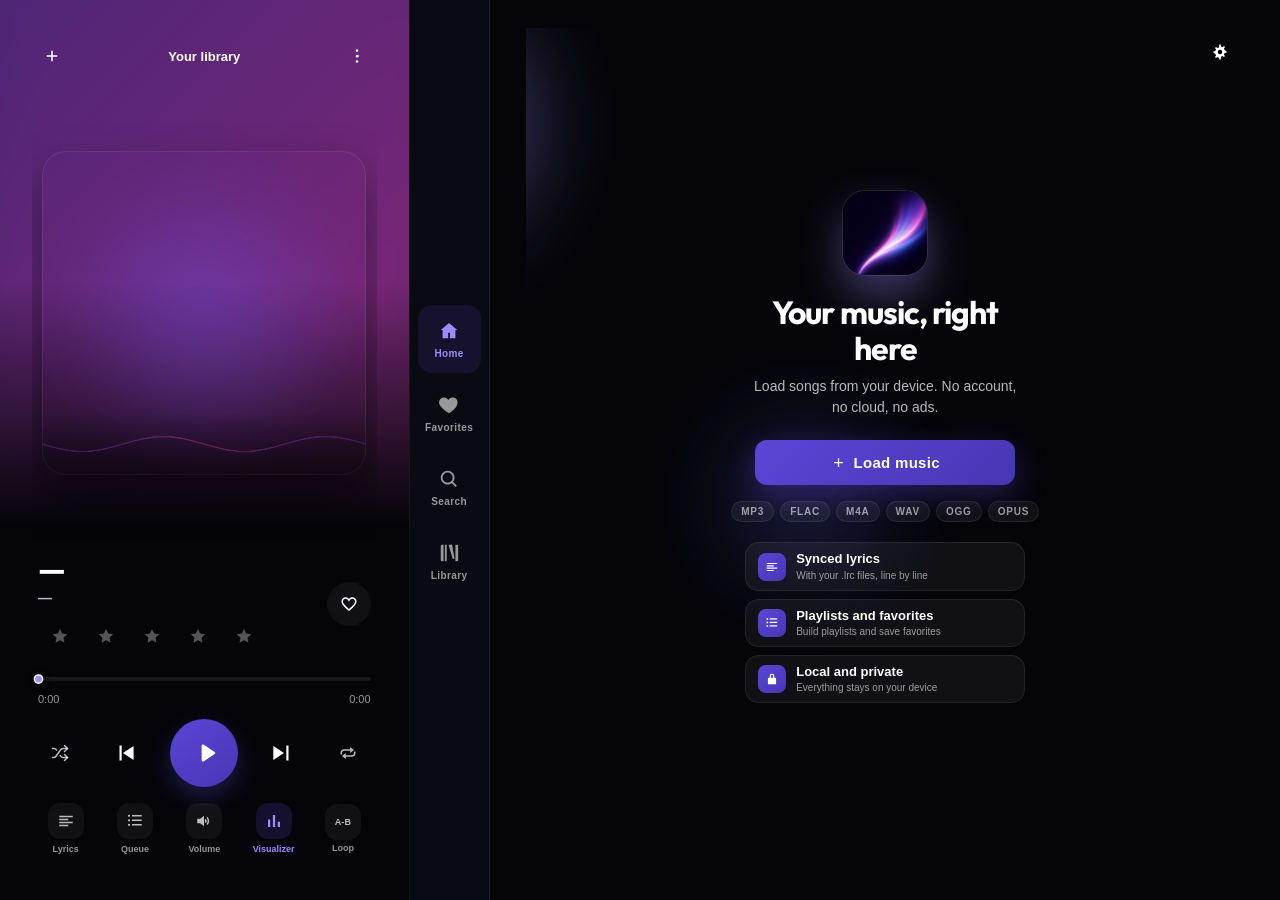
==== assets/www/index.html @ b2754fd9 "Listas: añadir varias canciones del móvil y no perder importaciones - Causa real encontrada: con una" ====
<!DOCTYPE html>
<html lang="es" data-theme="dark">
<head>
  <meta charset="UTF-8" />
  <meta
    name="viewport"
    content="width=device-width, initial-scale=1.0, viewport-fit=cover"
  />
  <meta name="theme-color" content="#050509" />
  <meta name="apple-mobile-web-app-capable" content="yes" />
  <meta name="apple-mobile-web-app-status-bar-style" content="black-translucent" />
  <meta name="mobile-web-app-capable" content="yes" />
  <title>Aurora Music Player</title>
  <meta name="description" content="Offline-first music player with synced lyrics, playlists, equalizer and stats." />
  <meta property="og:title" content="Aurora Music Player" />
  <meta property="og:description" content="Offline-first music player with synced lyrics, playlists, equalizer and stats." />
  <link rel="icon" type="image/png" href="icon.png" />
  <link rel="apple-touch-icon" href="icon.png" />
  <link rel="stylesheet" href="css/styles.css" />
</head>
<body>
  <svg xmlns="http://www.w3.org/2000/svg" class="icon-sprite" aria-hidden="true" focusable="false">
    <symbol id="i-paper-plane" viewBox="0 0 24 24"><path fill="currentColor" d="M2.01 21 23 12 2.01 3 2 10l15 2-15 2z"/></symbol>
    <symbol id="i-play" viewBox="0 0 24 24"><path fill="currentColor" d="M8 5.2v13.6c0 .9 1 1.45 1.75.97l10.2-6.8a1.15 1.15 0 0 0 0-1.94l-10.2-6.8A1.15 1.15 0 0 0 8 5.2z"/></symbol>
    <symbol id="i-pause" viewBox="0 0 24 24"><path fill="currentColor" d="M7 5.5A1.5 1.5 0 0 1 8.5 4h1A1.5 1.5 0 0 1 11 5.5v13A1.5 1.5 0 0 1 9.5 20h-1A1.5 1.5 0 0 1 7 18.5v-13zm7 0A1.5 1.5 0 0 1 15.5 4h1A1.5 1.5 0 0 1 18 5.5v13a1.5 1.5 0 0 1-1.5 1.5h-1A1.5 1.5 0 0 1 14 18.5v-13z"/></symbol>
    <symbol id="i-plus" viewBox="0 0 24 24"><path fill="currentColor" d="M11 5h2v6h6v2h-6v6h-2v-6H5v-2h6V5z"/></symbol>
    <symbol id="i-minus" viewBox="0 0 24 24"><path fill="currentColor" d="M5 11h14v2H5z"/></symbol>
    <symbol id="i-xmark" viewBox="0 0 24 24"><path fill="currentColor" d="M6.7 5.3 12 10.6l5.3-5.3 1.4 1.4L13.4 12l5.3 5.3-1.4 1.4L12 13.4l-5.3 5.3-1.4-1.4L10.6 12 5.3 6.7z"/></symbol>
    <symbol id="i-check" viewBox="0 0 24 24"><path fill="currentColor" d="M9.2 16.2 4.8 11.8l-1.4 1.4 5.8 5.8 12-12-1.4-1.4z"/></symbol>
    <!-- Corazón outline: trazado simétrico. El anterior tenía un vértice
         metido en el lóbulo derecho que se veía como una esquina recortada
         a 18 px. Se dibuja con relleno (agujero interior) para que el
         grosor sea uniforme y no dependa del stroke. -->
    <symbol id="i-heart" viewBox="0 0 24 24"><path fill="currentColor" d="M16.5 3c-1.74 0-3.41.81-4.5 2.09C10.91 3.81 9.24 3 7.5 3 4.42 3 2 5.42 2 8.5c0 3.78 3.4 6.86 8.55 11.54L12 21.35l1.45-1.32C18.6 15.36 22 12.28 22 8.5 22 5.42 19.58 3 16.5 3zm-4.4 15.55l-.1.1-.1-.1C7.14 14.24 4 11.39 4 8.5 4 6.5 5.5 5 7.5 5c1.54 0 3.04.99 3.57 2.36L12 8.9l.93-1.54C13.46 5.99 14.96 5 16.5 5c2 0 3.5 1.5 3.5 3.5 0 2.89-3.14 5.74-7.9 10.05z"/></symbol>
    <symbol id="i-heart-solid" viewBox="0 0 24 24"><path fill="currentColor" d="M12 21s-8-4.8-10.2-9.3C.2 7.9 2.1 4.2 6.2 3.8c2.2-.2 4.1.9 5.1 2.7 1-1.8 2.9-2.9 5.1-2.7 4.1.4 6 3.9 4.4 7.9C20 16.2 12 21 12 21z"/></symbol>
    <symbol id="i-star" viewBox="0 0 24 24"><path fill="currentColor" d="M12 2.6l2.95 5.98 6.6.96-4.78 4.66 1.13 6.58L12 17.77l-5.9 3.1 1.13-6.57L2.45 9.54l6.6-.96z"/></symbol>
    <symbol id="i-house" viewBox="0 0 24 24"><path fill="currentColor" d="M12 3.2 3 11h2v9h6v-6h2v6h6v-9h2L12 3.2z"/></symbol>
    <symbol id="i-magnifying-glass" viewBox="0 0 24 24"><path fill="currentColor" d="M10.5 3a7.5 7.5 0 0 1 5.9 12.1l4.2 4.2-1.4 1.4-4.2-4.2A7.5 7.5 0 1 1 10.5 3zm0 2a5.5 5.5 0 1 0 0 11 5.5 5.5 0 0 0 0-11z"/></symbol>
    <symbol id="i-ellipsis-vertical" viewBox="0 0 24 24"><path fill="currentColor" d="M12 6.5A1.75 1.75 0 1 0 12 3a1.75 1.75 0 0 0 0 3.5zm0 7.25A1.75 1.75 0 1 0 12 10.5a1.75 1.75 0 0 0 0 3.5zM13.75 19.25A1.75 1.75 0 1 1 12 17.5a1.75 1.75 0 0 1 1.75 1.75z"/></symbol>
    <!-- Flechas cruzadas: el icono anterior era un trazado corrupto que no se
         leía como «aleatorio». Trazo (no relleno) para conservar la silueta
         estándar a 18 px; el fill:none del <g> gana al fill heredado de .ico. -->
    <symbol id="i-shuffle" viewBox="0 0 24 24"><g fill="none" stroke="currentColor" stroke-width="2" stroke-linecap="round" stroke-linejoin="round"><path d="M2 18h1.4c1.3 0 2.5-.6 3.3-1.7l6.1-8.6c.7-1.1 2-1.7 3.3-1.7H22"/><path d="M18 2l4 4-4 4"/><path d="M2 6h1.9c1.5 0 2.9.9 3.6 2.2"/><path d="M22 18h-5.9c-1.3 0-2.6-.7-3.3-1.8l-.5-.8"/><path d="M18 14l4 4-4 4"/></g></symbol>
    <symbol id="i-repeat" viewBox="0 0 24 24"><path fill="currentColor" d="M7 7h8V4l5 4-5 4V9H7a3 3 0 0 0-3 3v2H2v-2a5 5 0 0 1 5-5zm10 10H9v3l-5-4 5-4v3h8a3 3 0 0 0 3-3v-2h2v2a5 5 0 0 1-5 5z"/></symbol>
    <symbol id="i-backward-step" viewBox="0 0 24 24"><path fill="currentColor" d="M6 5h2v14H6V5zm3.2 7 9.8 6.5V5.5L9.2 12z"/></symbol>
    <symbol id="i-forward-step" viewBox="0 0 24 24"><path fill="currentColor" d="M16 5h2v14h-2V5zM4 18.5V5.5L13.8 12 4 18.5z"/></symbol>
    <symbol id="i-forward" viewBox="0 0 24 24"><path fill="currentColor" d="M4 5.8v12.4L12.5 12 4 5.8zm8.5 0v12.4L21 12l-8.5-6.2z"/></symbol>
    <symbol id="i-volume-high" viewBox="0 0 24 24"><path fill="currentColor" d="M3 9h4l5-4v14l-5-4H3V9zm11.2.2a4 4 0 0 1 0 5.6l-1.4-1.4a2 2 0 0 0 0-2.8l1.4-1.4zm2.5-2.5a7.5 7.5 0 0 1 0 10.6l-1.4-1.4a5.5 5.5 0 0 0 0-7.8l1.4-1.4z"/></symbol>
    <symbol id="i-volume-low" viewBox="0 0 24 24"><path fill="currentColor" d="M3 9h4l5-4v14l-5-4H3V9zm11.2.2a4 4 0 0 1 0 5.6l-1.4-1.4a2 2 0 0 0 0-2.8l1.4-1.4z"/></symbol>
    <symbol id="i-volume-xmark" viewBox="0 0 24 24"><path fill="currentColor" d="M3 9h4l5-4v14l-5-4H3V9zm12.5 1.1 1.4-1.4 1.8 1.8 1.8-1.8 1.4 1.4-1.8 1.8 1.8 1.8-1.4 1.4-1.8-1.8-1.8 1.8-1.4-1.4 1.8-1.8-1.8-1.8z"/></symbol>
    <symbol id="i-moon" viewBox="0 0 24 24"><path fill="currentColor" d="M13 3a9 9 0 1 0 8 11.2A7 7 0 0 1 13 3z"/></symbol>
    <symbol id="i-sliders" viewBox="0 0 24 24"><path fill="currentColor" d="M4 6h9V4H4v2zm13 0h3V4h-3V2h-2v8h2V6zM4 13h3v2H4v-2zm7 0h9v-2h-9v-2H9v8h2v-4zM4 20h13v-2H4v2zm17 0h-2v2h-2v-8h2v4h2v2z"/></symbol>
    <symbol id="i-list-ul" viewBox="0 0 24 24"><path fill="currentColor" d="M4 6.5A1.5 1.5 0 1 0 4 3.5 1.5 1.5 0 0 0 4 6.5zM8 4h13v2H8V4zm-4 8.5A1.5 1.5 0 1 0 4 9.5 1.5 1.5 0 0 0 4 12.5zM8 10h13v2H8v-2zm-4 8.5A1.5 1.5 0 1 0 4 15.5 1.5 1.5 0 0 0 4 18.5zM8 16h13v2H8v-2z"/></symbol>
    <symbol id="i-list-ol" viewBox="0 0 24 24"><path fill="currentColor" d="M3 4h2v5H3.5V7.5H3V6h.5V4H3zm5 0h13v2H8V4zm-5 8h2.2v.8H4.2v1H5.2V14H3v-1.2h1V12H3v-1h2.2v1H3zm5-1h13v2H8v-2zm-4.2 6.2c.7 0 1.2.3 1.2.8s-.5.7-1.2.7H4v1h2v1H3v-2.2c0-.7.5-1.2 1.2-1.2.4 0 .7.1.8.4h.01c0-.3-.3-.5-.8-.5-.4 0-.7.2-.8.4H3.2c.1-.8.8-1.4 1.6-1.4zM8 16h13v2H8v-2z"/></symbol>
    <symbol id="i-align-left" viewBox="0 0 24 24"><path fill="currentColor" d="M3 5h18v2H3V5zm0 4h12v2H3V9zm0 4h18v2H3v-2zm0 4h12v2H3v-2z"/></symbol>
    <symbol id="i-align-center" viewBox="0 0 24 24"><path fill="currentColor" d="M3 5h18v2H3V5zm3 4h12v2H6V9zm-3 4h18v2H3v-2zm3 4h12v2H6v-2z"/></symbol>
    <symbol id="i-gear" viewBox="0 0 24 24"><path fill="currentColor" d="M11 2h2l.4 2.6a7.5 7.5 0 0 1 2.1.9L17.3 4l1.4 1.4-1.5 1.8a7.5 7.5 0 0 1 .9 2.1L20.7 11v2l-2.6.4a7.5 7.5 0 0 1-.9 2.1l1.5 1.8-1.4 1.4-1.8-1.5a7.5 7.5 0 0 1-2.1.9L13 22h-2l-.4-2.6a7.5 7.5 0 0 1-2.1-.9L6.7 20 5.3 18.6l1.5-1.8a7.5 7.5 0 0 1-.9-2.1L3.3 13v-2l2.6-.4a7.5 7.5 0 0 1 .9-2.1L5.3 6.7 6.7 5.3l1.8 1.5a7.5 7.5 0 0 1 2.1-.9L11 2zm1 7a3 3 0 1 0 0 6 3 3 0 0 0 0-6z"/></symbol>
    <symbol id="i-palette" viewBox="0 0 24 24"><path fill="currentColor" d="M12 3a9 9 0 0 0-1.2 17.9c.7.1 1.2-.5 1.2-1.1 0-.4.1-.8.4-1.1.3-.3.7-.4 1.1-.3 2.3.4 4.5-1.4 4.5-4.4A9 9 0 0 0 12 3zM7.5 11A1.5 1.5 0 1 1 7.5 8a1.5 1.5 0 0 1 0 3zm3-3A1.5 1.5 0 1 1 10.5 5a1.5 1.5 0 0 1 0 3zm5 0A1.5 1.5 0 1 1 15.5 5a1.5 1.5 0 0 1 0 3zm2 4A1.5 1.5 0 1 1 17.5 9a1.5 1.5 0 0 1 0 3z"/></symbol>
    <symbol id="i-language" viewBox="0 0 24 24"><path fill="currentColor" d="M12 2a10 10 0 1 0 0 20 10 10 0 0 0 0-20zm7.4 9h-3.1a15 15 0 0 0-1.4-5.3A8 8 0 0 1 19.4 11zM12 4c.8 1.4 1.6 3.4 2 7H10c.4-3.6 1.2-5.6 2-7zM4.6 13h3.1a15 15 0 0 0 1.4 5.3A8 8 0 0 1 4.6 13zM7.7 11H4.6A8 8 0 0 1 9.1 5.7 15 15 0 0 0 7.7 11zM12 20c-.8-1.4-1.6-3.4-2-7h4c-.4 3.6-1.2 5.6-2 7zm2.9-1.7A15 15 0 0 0 16.3 13h3.1a8 8 0 0 1-4.5 5.3z"/></symbol>
    <symbol id="i-keyboard" viewBox="0 0 24 24"><path fill="currentColor" d="M2 6.5A2.5 2.5 0 0 1 4.5 4h15A2.5 2.5 0 0 1 22 6.5v11A2.5 2.5 0 0 1 19.5 20h-15A2.5 2.5 0 0 1 2 17.5v-11zM5 8v2h2V8H5zm3 0v2h2V8H8zm3 0v2h2V8h-2zm3 0v2h2V8h-2zm3 0v2h2V8h-2zM5 11v2h2v-2H5zm3 0v2h8v-2H8zm9 0v2h2v-2h-2zM5 14v2h14v-2H5z"/></symbol>
    <symbol id="i-tags" viewBox="0 0 24 24"><path fill="currentColor" d="M3 5.5A2.5 2.5 0 0 1 5.5 3H11l10 10-8.5 8.5L3 11.5V5.5zM8 8.5A1.5 1.5 0 1 0 8 5.5 1.5 1.5 0 0 0 8 8.5z"/></symbol>
    <!-- «Vaciar»: lista con una ×. La escoba anterior a 13–16 px se leía
         como una mancha inclinada; este trazo se entiende sin ambigüedad
         en Vaciar cola/lista y en «Liberar espacio». -->
    <symbol id="i-clear-list" viewBox="0 0 24 24"><g fill="none" stroke="currentColor" stroke-width="2" stroke-linecap="round"><path d="M3.5 6h11M3.5 12h11M3.5 18h6"/><path d="m15.8 15.8 4.7 4.7m0-4.7-4.7 4.7"/></g></symbol>
    <symbol id="i-file-import" viewBox="0 0 24 24"><path fill="currentColor" d="M6 2h7l5 5v6h-2V8h-5V3H6v18h6v2H6a2 2 0 0 1-2-2V4a2 2 0 0 1 2-2zm15 15-5-4v3h-5v2h5v3l5-4z"/></symbol>
    <symbol id="i-file-arrow-up" viewBox="0 0 24 24"><path fill="currentColor" d="M6 2h7l5 5v15H6a2 2 0 0 1-2-2V4a2 2 0 0 1 2-2zm7 1.5V8h4.5L13 3.5zM11 11v6h2v-6h2.5L12 7.5 8.5 11H11z"/></symbol>
    <symbol id="i-trash-can" viewBox="0 0 24 24"><path fill="currentColor" d="M9 3h6l1 2h4v2H4V5h4l1-2zm1 6h2v10h-2V9zm4 0h2v10h-2V9zM6 9h2v11a2 2 0 0 0 2 2h6a2 2 0 0 0 2-2V9h2v11a4 4 0 0 1-4 4H10a4 4 0 0 1-4-4V9z"/></symbol>
    <symbol id="i-pen" viewBox="0 0 24 24"><path fill="currentColor" d="M3 17.2 16.6 3.6l3.8 3.8L6.8 21H3v-3.8zM18.2 2.2l1.6 1.6 1.4-1.4L19.6.8 18.2 2.2z"/></symbol>
    <symbol id="i-user" viewBox="0 0 24 24"><path fill="currentColor" d="M12 12a4.5 4.5 0 1 0-4.5-4.5A4.5 4.5 0 0 0 12 12zm0 2c-4.4 0-8 2.2-8 5v3h16v-3c0-2.8-3.6-5-8-5z"/></symbol>
    <symbol id="i-compact-disc" viewBox="0 0 24 24"><path fill="currentColor" d="M12 2a10 10 0 1 0 0 20 10 10 0 0 0 0-20zm0 8.5A1.5 1.5 0 1 1 12 13a1.5 1.5 0 0 1 0-3zM12 4a8 8 0 0 1 7.5 5.4l-1.9.6A6 6 0 0 0 12 6V4z"/></symbol>
    <symbol id="i-music" viewBox="0 0 24 24"><path fill="currentColor" d="M9 4v11.2A3.5 3.5 0 1 0 11 18V8h8V4H9zm0 13.5A1.5 1.5 0 1 1 7.5 16 1.5 1.5 0 0 1 9 17.5z"/></symbol>
    <symbol id="i-cloud-arrow-up" viewBox="0 0 24 24"><path fill="currentColor" d="M7 18a5 5 0 0 1-.2-10 7 7 0 0 1 13.6 1.7A4.5 4.5 0 0 1 20 18h-7v-4.5l2.2 2.2 1.4-1.4L12 9.7 7.4 14.3l1.4 1.4L11 13.5V18H7z"/></symbol>
    <symbol id="i-chart-simple" viewBox="0 0 24 24"><path fill="currentColor" d="M4 20V10h3v10H4zm6.5 0V4h3v16h-3zM17 20v-7h3v7h-3z"/></symbol>
    <symbol id="i-clock-rotate-left" viewBox="0 0 24 24"><path fill="currentColor" d="M12 4a8 8 0 1 1-7.5 5.2L6.9 10 3 11.2 4.2 7.4l1.6 1.2A6 6 0 1 0 12 6V4zm-1 4h2v4.2l3 1.8-.9 1.5L11 12.4V8z"/></symbol>
    <symbol id="i-rotate-left" viewBox="0 0 24 24"><path fill="currentColor" d="M12 4a8 8 0 1 1-7.5 5.2L6.9 10 3 11.2 4.2 7.4l1.6 1.2A6 6 0 1 0 12 6V4z"/></symbol>
    <symbol id="i-arrow-up-right-from-square" viewBox="0 0 24 24"><path fill="currentColor" d="M13 3h8v8h-2V6.4l-9.3 9.3-1.4-1.4L17.6 5H13V3zM5 5h6v2H5v12h12v-6h2v6a2 2 0 0 1-2 2H5a2 2 0 0 1-2-2V7a2 2 0 0 1 2-2z"/></symbol>
    <symbol id="i-chevron-down" viewBox="0 0 24 24"><path fill="currentColor" d="m12 15.4 7-7-1.4-1.4L12 12.6 6.4 7 5 8.4z"/></symbol>
    <symbol id="i-chevron-right" viewBox="0 0 24 24"><path fill="currentColor" d="m15.4 12-7 7-1.4-1.4L12.6 12 7 6.4 8.4 5z"/></symbol>
    <symbol id="i-expand" viewBox="0 0 24 24"><path fill="currentColor" d="M4 4h6v2H6v4H4V4zm10 0h6v6h-2V6h-4V4zM4 14h2v4h4v2H4v-6zm14 0h2v6h-6v-2h4v-4z"/></symbol>
    <symbol id="i-image" viewBox="0 0 24 24"><path fill="currentColor" d="M21 19V5c0-1.1-.9-2-2-2H5c-1.1 0-2 .9-2 2v14c0 1.1.9 2 2 2h14c1.1 0 2-.9 2-2zM8.5 13.5l2.5 3.01L14.5 12l4.5 6H5l3.5-4.5z"/></symbol>
    <!-- Icono propio de Biblioteca: tres libros en un estante. Antes la
         pestaña usaba #i-grip (un asa de arrastre) y parecía un control
         para reordenar, no una sección de la app. -->
    <symbol id="i-library" viewBox="0 0 24 24"><path fill="currentColor" d="M3 4.5A1.5 1.5 0 0 1 4.5 3H6v18H4.5A1.5 1.5 0 0 1 3 19.5v-15zm4.5-1.5h2v18h-2V3zm4.2.9a1 1 0 0 1 .9-.8l1.8-.3a1 1 0 0 1 1.1.8L18 18.3l-1.9.3L11.7 3.9zM19 3h1.5A1.5 1.5 0 0 1 22 4.5v15a1.5 1.5 0 0 1-1.5 1.5H19V3z"/></symbol>
    <symbol id="i-grip-vertical" viewBox="0 0 24 24"><path fill="currentColor" d="M9 7.5A1.5 1.5 0 1 1 9 4.5 1.5 1.5 0 0 1 9 7.5zm6 0A1.5 1.5 0 1 1 15 4.5 1.5 1.5 0 0 1 15 7.5zM9 13.5A1.5 1.5 0 1 1 9 10.5 1.5 1.5 0 0 1 9 13.5zm6 0A1.5 1.5 0 1 1 15 10.5 1.5 1.5 0 0 1 15 13.5zM9 19.5A1.5 1.5 0 1 1 9 16.5 1.5 1.5 0 0 1 9 19.5zm6 0A1.5 1.5 0 1 1 15 16.5 1.5 1.5 0 0 1 15 19.5z"/></symbol>
    <symbol id="i-lock" viewBox="0 0 24 24"><path fill="currentColor" d="M8 10V7a4 4 0 1 1 8 0v3h1.5A1.5 1.5 0 0 1 19 11.5v8A1.5 1.5 0 0 1 17.5 21h-11A1.5 1.5 0 0 1 5 19.5v-8A1.5 1.5 0 0 1 6.5 10H8zm2 0h4V7a2 2 0 1 0-4 0v3z"/></symbol>
    <symbol id="i-triangle-exclamation" viewBox="0 0 24 24"><path fill="currentColor" d="M12 3 1.8 21h20.4L12 3zm0 6.5 1 6h-2l1-6zm0 9.2a1.2 1.2 0 1 0 0-2.4 1.2 1.2 0 0 0 0 2.4z"/></symbol>
  </svg>

  <!-- Contenedor tipo marco de móvil para mostrar en escritorio -->
  <div class="device-frame">
    <div class="device-screen" id="deviceScreen" role="main" aria-label="Aurora Music Player">

      <!-- ============== PANTALLA: REPRODUCTOR ============== -->
      <section class="view view-player" id="viewPlayer" data-view="player" data-i18n-aria="view_player" aria-label="Reproductor">

        <!-- Fondo dinámico con los colores de la portada -->
        <div class="bg-blur">
          <div class="bg-gradient" id="bgGradient"></div>
        </div>

        <!-- Barra superior -->
        <header class="top-bar">
          <!-- Cargar música: botón sobrio de 40 px. Antes era el disco
               de acento (icon-add), que competía con la portada y se
               confundía con un «volver» por su posición. -->
          <button class="icon-btn" id="btnLoadMusic" data-i18n-aria="load_music" aria-label="Cargar música">
            <svg class="ico" aria-hidden="true"><use href="#i-plus"></use></svg>
          </button>
          <div class="top-bar-title">
            <!-- Una sola línea: «Reproduciendo de <contexto>». Antes había
                 un «REPRODUCIENDO AHORA» encima y «Reproduciendo desde · X»
                 debajo: «reproduciendo» dos veces sonaba redundante. -->
            <span class="now-playing-context" id="nowPlayingContext" data-i18n="your_library">Tu biblioteca</span>
          </div>
          <button class="icon-btn" id="btnMore" data-i18n-aria="more_options" aria-label="Más opciones">
            <svg class="ico" aria-hidden="true"><use href="#i-ellipsis-vertical"></use></svg>
          </button>
        </header>

        <!-- Portada del álbum -->
        <section class="cover-section">
          <div class="cover-glow" aria-hidden="true"></div>
          <div class="cover-art" id="coverArt" role="button" tabindex="0" aria-pressed="false" data-i18n-aria="cover_fullscreen" aria-label="Ver portada a pantalla completa">
            <canvas id="coverCanvasBack" class="cover-canvas-back" width="600" height="600" aria-hidden="true"></canvas>
            <canvas id="coverCanvas" width="720" height="720" aria-hidden="true"></canvas>
            <!-- Sin modo vinilo (disco decorativo tras
 la portada) con su ajuste; la portada, limpia. -->
            <!--  el visualizador vive SUPERPUESTO sobre la
 parte baja de la portada, fuera del flujo. Antes
 ocupaba 64 px de la columna y la portada, único
 elemento flexible, encogía al activarlo. -->
            <section class="visualizer-section" id="visualizerSection">
              <canvas id="visualizerCanvas" width="600" height="120" aria-hidden="true"></canvas>
            </section>
            <!-- (idea 3): en el modo inmersivo, título y artista
 flotan sobre la portada y se desvanecen a los pocos
 segundos; reaparecen al cambiar de canción o con el
 gesto de volumen. Decorativo: el nombre accesible
 sigue vivo en la vista normal. -->
            <div class="cover-fs-meta" id="coverFsMeta" aria-hidden="true">
              <div class="cover-fs-title" id="coverFsTitle"></div>
              <div class="cover-fs-artist" id="coverFsArtist"></div>
            </div>
            <!-- Sin iconos de entrar/salir del modo inmersivo
 (hubo insignia en, esquinera en): la
 funcionalidad se descubre por el propio toque. -->
            <!--  role="status" para que el «Cargando…» se anuncie -->
            <div class="cover-buffering" id="coverBuffering" role="status" hidden>
              <div class="spin-loader" aria-hidden="true"></div>
              <span data-i18n="np_loading">Cargando…</span>
            </div>
          </div>
        </section>

        <!-- Info de la pista -->
        <section class="track-info">
          <div class="track-text">
            <h1 class="track-title" id="trackTitle"><span class="marquee-inner">—</span></h1>
            <p class="track-artist" id="trackArtist"><span class="marquee-inner">—</span></p>
            <p class="track-album" id="trackAlbum"></p>
            <div class="rating-stars np-rating" id="npRatingStars" role="radiogroup" data-i18n-aria="rating_label" aria-label="Valoración">
              <button class="rate-star" type="button" role="radio" aria-checked="false" data-value="1" aria-label="1 ★"><svg class="ico" aria-hidden="true"><use href="#i-star"></use></svg></button>
              <button class="rate-star" type="button" role="radio" aria-checked="false" data-value="2" aria-label="2 ★"><svg class="ico" aria-hidden="true"><use href="#i-star"></use></svg></button>
              <button class="rate-star" type="button" role="radio" aria-checked="false" data-value="3" aria-label="3 ★"><svg class="ico" aria-hidden="true"><use href="#i-star"></use></svg></button>
              <button class="rate-star" type="button" role="radio" aria-checked="false" data-value="4" aria-label="4 ★"><svg class="ico" aria-hidden="true"><use href="#i-star"></use></svg></button>
              <button class="rate-star" type="button" role="radio" aria-checked="false" data-value="5" aria-label="5 ★"><svg class="ico" aria-hidden="true"><use href="#i-star"></use></svg></button>
            </div>
          </div>
          <button class="icon-btn like-btn" id="btnLike" data-i18n-aria="favorite" aria-label="Favorito" aria-pressed="false">
            <svg class="ico" aria-hidden="true"><use href="#i-heart"></use></svg>
          </button>
        </section>

        <!-- Barra de progreso -->
        <section class="progress-section">
          <div class="progress-track" id="progressTrack" role="slider" tabindex="0" aria-valuemin="0" aria-valuemax="100" aria-valuenow="0" data-i18n-aria="progress" aria-label="Progreso">
            <div class="progress-buffer" id="progressBuffer"></div>
            <div class="progress-fill" id="progressFill">
              <div class="progress-thumb"></div>
            </div>
            <!-- Rango del bucle A-B; lo pinta
                 updateABRepeatUI (audio.js). -->
            <div class="progress-ab-range" id="progressAbRange" hidden></div>
          </div>
          <div class="time-row">
            <span class="time-current" id="timeCurrent">0:00</span>
            <span class="time-total" id="timeTotal">0:00</span>
          </div>
        </section>

        <!-- Volumen compacto (gesto / long-press) -->
        <div class="np-volume" id="npVolume" hidden>
          <svg class="ico" id="npVolIcon" aria-hidden="true"><use href="#i-volume-high"></use></svg>
          <input type="range" min="0" max="100" value="100" id="volumeSliderNp" class="slider" data-i18n-aria="volume" aria-label="Volumen" />
          <span class="np-volume-val" id="volumeValueNp">100%</span>
        </div>

        <!-- Controles principales -->
        <section class="controls-main">
          <button class="ctrl-btn ctrl-shuffle" id="btnShuffle" data-i18n-aria="shuffle" aria-label="Aleatorio" aria-pressed="false">
            <svg class="ico" aria-hidden="true"><use href="#i-shuffle"></use></svg>
          </button>
          <button class="ctrl-btn ctrl-prev" id="btnPrev" data-i18n-aria="previous" aria-label="Anterior">
            <svg class="ico" aria-hidden="true"><use href="#i-backward-step"></use></svg>
          </button>
          <button class="ctrl-btn ctrl-play" id="btnPlay" data-i18n-aria="play" aria-label="Reproducir">
            <svg class="ico icon-play" aria-hidden="true"><use href="#i-play"></use></svg>
            <svg class="ico icon-pause" style="display:none" aria-hidden="true"><use href="#i-pause"></use></svg>
          </button>
          <button class="ctrl-btn ctrl-next" id="btnNext" data-i18n-aria="next" aria-label="Siguiente">
            <svg class="ico" aria-hidden="true"><use href="#i-forward-step"></use></svg>
          </button>
          <button class="ctrl-btn ctrl-repeat" id="btnRepeat" data-i18n-aria="repeat" aria-label="Repetir" aria-pressed="false">
            <svg class="ico" aria-hidden="true"><use href="#i-repeat"></use></svg>
          </button>
        </section>

        <!-- Controles secundarios -->
        <section class="controls-secondary">
          <button class="sec-btn" id="btnLyrics" data-i18n-aria="lyrics" aria-label="Letras">
            <svg class="ico" aria-hidden="true"><use href="#i-align-left"></use></svg>
            <span class="sec-label" data-i18n="lyrics">Letras</span>
          </button>
          <button class="sec-btn" id="btnQueue" data-i18n-aria="queue" aria-label="Cola">
            <svg class="ico" aria-hidden="true"><use href="#i-list-ul"></use></svg>
            <span class="sec-label" data-i18n="queue">Cola</span>
          </button>
          <button class="sec-btn" id="btnVolume" data-i18n-aria="volume" aria-label="Volumen">
            <svg class="ico" aria-hidden="true"><use href="#i-volume-high"></use></svg>
            <span class="sec-label" data-i18n="volume">Volumen</span>
          </button>
          <button class="sec-btn" id="btnVisualizer" data-i18n-aria="visualizer" aria-label="Visualizador" aria-pressed="false">
            <svg class="ico" aria-hidden="true"><use href="#i-chart-simple"></use></svg>
            <span class="sec-label" data-i18n="visualizer">Visualizador</span>
          </button>
          <button class="sec-btn ab-btn" id="btnABRepeat" type="button" data-i18n-aria="ab_repeat" data-i18n-title="ab_repeat" aria-label="Bucle A-B" aria-pressed="false">
            <!-- Distintivo «A-B» del tamaño de los .ico y
                 etiqueta debajo, como pide la fila. -->
            <span class="ab-badge">A-B</span>
            <span class="sec-label" data-i18n="ab_label">Bucle</span>
          </button>
        </section>

      </section>

      <!-- ============== PANTALLA: INICIO ============== -->
      <section class="view view-home active" id="viewHome" data-view="home" data-i18n-aria="nav_home" aria-label="Inicio">
        <header class="home-header">
          <div>
            <p class="home-kicker-static" data-i18n="app_title">Aurora</p>
            <h1 data-i18n="nav_home">Inicio</h1>
          </div>
          <div class="home-header-actions">
            <!-- Opciones (sheetMore) también desde Inicio, y Ajustes
 vive DENTRO de ese menú, igual que en el reproductor:
 nada de rueda separada en la cabecera. La rueda
 suelta existió porque a Ajustes solo se llegaba desde
 el reproductor; desde que Inicio tiene su ⋮,
 aquel acceso quedó duplicado. Y sigue alcanzable sin
 pista cargada: el ⋮ está en Inicio desde el minuto 0. -->
            <button class="icon-btn" id="btnHomeMore" data-i18n-aria="more_options" aria-label="Más opciones">
              <svg class="ico" aria-hidden="true"><use href="#i-ellipsis-vertical"></use></svg>
            </button>
            <button class="icon-btn icon-add" id="btnHomeAdd" data-i18n-aria="load_music" aria-label="Cargar música">
              <svg class="ico" aria-hidden="true"><use href="#i-plus"></use></svg>
            </button>
          </div>
        </header>
        <div class="home-scroll" id="homeContent"></div>
      </section>

      <!-- ============== PANTALLA: LETRAS LRC ============== -->
      <section class="view view-lyrics" id="viewLyrics" data-view="lyrics">
        <div class="bg-blur lyrics-bg">
          <div class="bg-gradient"></div>
        </div>

        <header class="top-bar lyrics-top-bar">
          <button class="icon-btn" id="btnBackFromLyrics" data-i18n-aria="back_btn" aria-label="Volver">
            <svg class="ico" aria-hidden="true"><use href="#i-chevron-down"></use></svg>
          </button>
          <div class="top-bar-title">
            <!-- Solo la etiqueta de la vista: título y artista ya van en
                 la mini-cabecera de debajo. Antes se duplicaban aquí. -->
            <span class="now-playing-label" data-i18n="synced_lyrics">LETRA SINCRONIZADA</span>
          </div>
          <button class="icon-btn" id="btnLyricsMore" data-i18n-aria="more_options" aria-label="Más opciones">
            <svg class="ico" aria-hidden="true"><use href="#i-ellipsis-vertical"></use></svg>
          </button>
        </header>

        <!-- Barra de herramientas de letras: una sola fila desplazable
             con los ajustes agrupados en pastillas (tamaño, desfase y
             velocidad) y las acciones al final. Antes los 11 controles
             sueltos saltaban a dos filas y quedaban iconos huérfanos
             flotando sobre la letra. -->
        <div class="lyrics-toolbar">
          <!-- Tamaño de letra: A− y A+ con la «A» a distinto tamaño. -->
          <div class="lt-cluster" role="group" data-i18n-aria="lrc_font_size" aria-label="Tamaño de letra">
            <button class="lt-btn lt-font" id="btnLrcFontDec" data-i18n-aria="lrc_font_dec" data-i18n-title="lrc_font_dec" aria-label="Reducir letra" title="Reducir letra">
              <span class="lt-a lt-a-sm" aria-hidden="true">A</span><span class="lt-sign" aria-hidden="true">−</span>
            </button>
            <button class="lt-btn lt-font" id="btnLrcFontInc" data-i18n-aria="lrc_font_inc" data-i18n-title="lrc_font_inc" aria-label="Aumentar letra" title="Aumentar letra">
              <span class="lt-a lt-a-lg" aria-hidden="true">A</span><span class="lt-sign" aria-hidden="true">+</span>
            </button>
          </div>
          <!-- El ajuste fino (desfase, velocidad, bucle,
               restablecer) va SIEMPRE visible tras la barra: todas
               las opciones una detrás de otra. -->
          <div class="lyrics-fine" id="lrcFineTools">
          <!-- Desfase de la letra: − y + con etiqueta y valor en medio. -->
          <div class="lt-group" role="group" data-i18n-aria="lrc_offset_group" aria-label="Desfase de la letra">
            <span class="lt-group-label" data-i18n="lrc_offset_short">Desfase</span>
            <button class="lt-btn" id="btnLrcOffsetMinus" data-i18n-aria="lrc_offset_minus_aria" data-i18n-title="lrc_offset_minus_aria" aria-label="Retrasar la letra 0.5 s" title="Retrasar 0.5 s"><svg class="ico" aria-hidden="true"><use href="#i-minus"></use></svg></button>
            <output class="lt-offset-value" id="lrcOffsetValue" aria-live="polite">0.0s</output>
            <button class="lt-btn" id="btnLrcOffsetPlus" data-i18n-aria="lrc_offset_plus_aria" data-i18n-title="lrc_offset_plus_aria" aria-label="Adelantar la letra 0.5 s" title="Adelantar 0.5 s"><svg class="ico" aria-hidden="true"><use href="#i-plus"></use></svg></button>
          </div>
          <!-- Velocidad de reproducción: vivía junto a la portada y
               apretaba el título; es un ajuste y va con los demás. -->
          <div class="lt-cluster lyrics-speed" role="group" data-i18n-aria="lrc_speed" aria-label="Velocidad">
            <button class="lt-btn" id="btnLrcSpeedDown" type="button" data-i18n-aria="lrc_speed_down" aria-label="Bajar velocidad"><svg class="ico" aria-hidden="true"><use href="#i-minus"></use></svg></button>
            <span id="lrcSpeedLabel">1.0×</span>
            <button class="lt-btn" id="btnLrcSpeedUp" type="button" data-i18n-aria="lrc_speed_up" aria-label="Subir velocidad"><svg class="ico" aria-hidden="true"><use href="#i-plus"></use></svg></button>
          </div>
          <div class="lt-cluster">
            <button class="lt-btn" id="btnLrcLoop" data-i18n-aria="lrc_loop_section" data-i18n-title="lrc_loop_section" aria-label="Repetir sección" title="Repetir sección"><svg class="ico" aria-hidden="true"><use href="#i-repeat"></use></svg></button>
            <!-- Restablecer TODA la letra (no solo el desfase). -->
            <button class="lt-btn lt-reset" id="btnLrcOffsetReset" data-i18n-aria="lrc_reset_all" data-i18n-title="lrc_reset_all" aria-label="Restablecer letra" title="Restablecer letra"><svg class="ico" aria-hidden="true"><use href="#i-rotate-left"></use></svg></button>
          </div>
          </div>
          <div class="lt-cluster lt-actions">
            <button class="lt-btn" id="btnLrcFullscreen" data-i18n-title="lrc_fullscreen" data-i18n-aria="lrc_fullscreen" title="Pantalla completa" aria-label="Pantalla completa"><svg class="ico" aria-hidden="true"><use href="#i-expand"></use></svg></button>
            <button class="lt-btn" id="btnLrcLoadFile" data-i18n-title="lrc_load_file" data-i18n-aria="lrc_load_file" title="Cargar .lrc" aria-label="Cargar .lrc"><svg class="ico" aria-hidden="true"><use href="#i-file-arrow-up"></use></svg></button>
            <button class="lt-btn" id="btnLrcEdit" data-i18n-title="lrc_edit" data-i18n-aria="lrc_edit" title="Editar" aria-label="Editar letra"><svg class="ico" aria-hidden="true"><use href="#i-pen"></use></svg></button>
            <button class="lt-btn" id="btnLrcShare" data-i18n-title="lrc_share_tooltip" data-i18n-aria="lrc_share_tooltip" title="Compartir letra" aria-label="Compartir letra"><svg class="ico" aria-hidden="true"><use href="#i-paper-plane"></use></svg></button>
          </div>
        </div>

        <!-- Botón salir de pantalla completa -->
        <button class="icon-btn lyrics-exit-fs" id="btnLrcExitFs" data-i18n-aria="exit_fs" aria-label="Salir de pantalla completa"><svg class="ico" aria-hidden="true"><use href="#i-xmark"></use></svg></button>

        <!-- Mini portada + info -->
        <section class="lyrics-mini">
          <div class="mini-cover" id="miniCover">
            <canvas id="miniCoverCanvas" width="120" height="120" aria-hidden="true"></canvas>
          </div>
          <div class="mini-info">
            <h2 id="miniTitle">—</h2>
            <p id="miniArtist">—</p>
          </div>
        </section>

        <!-- Letra scroll sincronizado -->
        <section class="lyrics-scroll" id="lyricsScroll">
          <div class="lyrics-content" id="lyricsContent">
            <!-- Las líneas se inyectan dinámicamente -->
          </div>
          <div class="lrc-empty" id="lrcEmpty" hidden>
            <div class="lrc-empty-icon" aria-hidden="true"><svg class="ico" aria-hidden="true"><use href="#i-align-center"></use></svg></div>
            <h4 id="lrcEmptyTitle" data-i18n="lrc_empty_title">Sin letra</h4>
            <p id="lrcEmptyHint" data-i18n="lrc_empty_hint">Carga un archivo .lrc o pega la letra para sincronizarla.</p>
            <div class="lrc-empty-actions">
              <button type="button" class="primary-btn" id="btnLrcEmptyLoad">
                <svg class="ico" aria-hidden="true"><use href="#i-file-import"></use></svg>
                <span data-i18n="lrc_load_cta">Cargar .lrc</span>
              </button>
              <button type="button" class="primary-btn ghost" id="btnLrcEmptyEdit">
                <svg class="ico" aria-hidden="true"><use href="#i-pen"></use></svg>
                <span data-i18n="lrc_paste_cta">Pegar o editar</span>
              </button>
            </div>
          </div>
        </section>

        <!-- Indicador de loop activo -->
        <div class="lyrics-loop-indicator" id="lyricsLoopIndicator" style="display:none">
          <svg class="ico" aria-hidden="true"><use href="#i-repeat"></use></svg>
          <span id="lyricsLoopText">Loop activo</span>
          <button class="lt-btn" id="btnLrcLoopClear" data-i18n-aria="lrc_loop_clear" data-i18n-title="lrc_loop_clear" aria-label="Quitar loop" title="Quitar loop"><svg class="ico" aria-hidden="true"><use href="#i-xmark"></use></svg></button>
        </div>

        <!-- Controles: barra atracada al borde inferior (ya no flota
             sobre la letra) con una línea de progreso fina. -->
        <section class="lyrics-controls">
          <div class="lyrics-progress" aria-hidden="true">
            <span class="lyrics-time" id="lyricsTimeCurrent">0:00</span>
            <div class="lyrics-progress-track"><div class="lyrics-progress-fill" id="lyricsProgressFill"></div></div>
            <span class="lyrics-time" id="lyricsTimeTotal">0:00</span>
          </div>
          <div class="lyrics-control-row">
            <button class="ctrl-btn ctrl-prev" id="btnPrevLyrics" data-i18n-aria="previous" aria-label="Anterior">
              <svg class="ico" aria-hidden="true"><use href="#i-backward-step"></use></svg>
            </button>
            <button class="ctrl-btn ctrl-play ctrl-play-sm" id="btnPlayLyrics" data-i18n-aria="play" aria-label="Reproducir">
              <svg class="ico icon-play" aria-hidden="true"><use href="#i-play"></use></svg>
              <svg class="ico icon-pause" style="display:none" aria-hidden="true"><use href="#i-pause"></use></svg>
            </button>
            <button class="ctrl-btn ctrl-next" id="btnNextLyrics" data-i18n-aria="next" aria-label="Siguiente">
              <svg class="ico" aria-hidden="true"><use href="#i-forward-step"></use></svg>
            </button>
          </div>
        </section>
      </section>

      <!-- ============== HOJAS MODALES ============== -->
      <!-- Cola de reproducción -->
      <div class="sheet" id="sheetQueue">
        <div class="sheet-backdrop" data-close-sheet="sheetQueue"></div>
        <div class="sheet-panel">
          <div class="sheet-handle"></div>
          <header class="sheet-header" role="presentation">
            <button class="icon-btn-sm" data-close-sheet="sheetQueue" data-i18n-aria="close_btn" aria-label="Cerrar"><svg class="ico" aria-hidden="true"><use href="#i-xmark"></use></svg></button>
            <h3 data-i18n="queue_title">Cola de reproducción</h3>
            <span class="sheet-header-spacer" aria-hidden="true"></span>
          </header>
          <div class="sheet-body">
            <p class="sheet-subtitle" id="queueContextLabel"></p>
            <button class="primary-btn ghost compact" id="btnSaveQueueAsPlaylist" type="button">
              <svg class="ico" aria-hidden="true"><use href="#i-plus"></use></svg>
              <span data-i18n="save_queue_btn">Guardar cola como lista</span>
            </button>
            <button class="primary-btn ghost compact" id="btnClearQueue" type="button">
              <svg class="ico" aria-hidden="true"><use href="#i-clear-list"></use></svg>
              <span data-i18n="clear_btn">Vaciar</span>
            </button>
            <ul class="queue-list" id="queueList"></ul>
          </div>
        </div>
      </div>

      <!-- Crear playlist / Añadir a playlist existente -->
      <div class="sheet" id="sheetCreatePlaylist">
        <div class="sheet-backdrop" data-close-sheet="sheetCreatePlaylist"></div>
        <div class="sheet-panel">
          <div class="sheet-handle"></div>
          <header class="sheet-header" role="presentation">
            <button class="icon-btn-sm" data-close-sheet="sheetCreatePlaylist" data-i18n-aria="close_btn" aria-label="Cerrar"><svg class="ico" aria-hidden="true"><use href="#i-xmark"></use></svg></button>
            <h3 id="createPlaylistTitle" data-i18n="create_playlist_title">Nueva lista</h3>
            <span class="sheet-header-spacer" aria-hidden="true"></span>
          </header>
          <div class="sheet-body">
            <div>
              <label class="field">
                <span data-i18n="name_label">Nombre</span>
                <input type="text" id="playlistName" data-i18n-ph="my_new_playlist" placeholder="Mi nueva lista" maxlength="40" />
              </label>
              <label class="field">
                <span data-i18n="description_label">Descripción</span>
                <input type="text" id="playlistDesc" data-i18n-ph="optional" placeholder="Opcional" maxlength="80" />
              </label>
            </div>
            <!--  sin selector de pistas al crear — la lista
 nace vacía y se rellena desde su vista de edición. -->
            <button class="primary-btn" id="btnSavePlaylist" data-i18n="save_playlist">Guardar lista</button>
          </div>
        </div>
      </div>

      <!-- Editar playlist existente -->
      <div class="sheet sheet-full" id="sheetEditPlaylist">
        <div class="sheet-backdrop" data-close-sheet="sheetEditPlaylist"></div>
        <div class="sheet-panel">
          <div class="sheet-handle"></div>
          <header class="sheet-header" role="presentation">
            <button class="icon-btn-sm" data-close-sheet="sheetEditPlaylist" data-i18n-aria="close_btn" aria-label="Cerrar"><svg class="ico" aria-hidden="true"><use href="#i-xmark"></use></svg></button>
            <h3 id="editPlaylistTitle" data-i18n="edit_playlist_title">Editar lista</h3>
            <span class="sheet-header-spacer" aria-hidden="true"></span>
          </header>
          <div class="sheet-body">
            <!-- Cabecera tipo «hero»: la portada y el botón de reproducir
                 son lo único que compite por la atención. Antes había seis
                 tarjetas del mismo peso (dos de ellas rojas), que se veían
                 como un muro de botones. -->
            <div class="edit-pl-header">
              <div class="edit-pl-cover" id="editPlaylistCover"><svg class="ico" aria-hidden="true"><use href="#i-music"></use></svg></div>
              <div class="edit-pl-info">
                <h4 id="editPlaylistName">—</h4>
                <p id="editPlaylistMeta">—</p>
              </div>
              <button class="pl-hero-play" id="btnPlayPlaylistNow" type="button"
                      data-i18n-aria="play_all_btn" aria-label="Reproducir todo">
                <svg class="ico" aria-hidden="true"><use href="#i-play"></use></svg>
              </button>
            </div>
            <!-- Acciones secundarias en una sola línea desplazable,
                 como la barra de Letras: subir, renombrar, compartir,
                 vaciar y eliminar sin saltar a dos filas. Lo que no
                 cabe se alcanza deslizando la fila. -->
            <div class="edit-pl-actions">
              <button class="pl-action-btn" id="btnUploadToPlaylist" type="button">
                <svg class="ico" aria-hidden="true"><use href="#i-cloud-arrow-up"></use></svg>
                <span data-i18n="upload_to_playlist_btn">Subir canciones</span>
              </button>
              <button class="pl-action-btn" id="btnAddTracksToPlaylist" type="button">
                <svg class="ico" aria-hidden="true"><use href="#i-plus"></use></svg>
                <span data-i18n="add_tracks_btn">Añadir pistas</span>
              </button>
              <button class="pl-action-btn" id="btnRenamePlaylist" type="button">
                <svg class="ico" aria-hidden="true"><use href="#i-pen"></use></svg>
                <span data-i18n="rename_playlist_btn">Renombrar</span>
              </button>
              <button class="pl-action-btn" id="btnExportPlaylist" type="button">
                <svg class="ico" aria-hidden="true"><use href="#i-paper-plane"></use></svg>
                <span data-i18n="share_playlist_btn">Compartir lista</span>
              </button>
              <button class="pl-action-btn pl-action-danger" id="btnClearPlaylist" type="button">
                <svg class="ico" aria-hidden="true"><use href="#i-clear-list"></use></svg>
                <span data-i18n="clear_btn">Vaciar</span>
              </button>
              <button class="pl-action-btn pl-action-danger" id="btnDeletePlaylistFull" type="button" style="display:none">
                <svg class="ico" aria-hidden="true"><use href="#i-trash-can"></use></svg>
                <span data-i18n="delete_playlist_btn">Eliminar lista</span>
              </button>
            </div>
            <!--  ordenación manual de la lista (la de siempre,
 por estrellas, sigue siendo la predeterminada) -->
            <div class="pl-sort-row">
              <span class="pl-sort-label" data-i18n="sort_label">Orden</span>
              <select id="plSortSelect" class="aurora-select">
                <option value="stars" data-i18n="sort_stars">Estrellas</option>
                <option value="title" data-i18n="sort_title">Título A–Z</option>
                <option value="artist" data-i18n="sort_artist">Artista</option>
                <option value="album" data-i18n="sort_album">Álbum</option>
                <option value="added" data-i18n="sort_list_order">Orden de la lista</option>
                <option value="recent" data-i18n="sort_recent">Añadidas hace poco</option>
                <option value="duration" data-i18n="sort_duration">Duración</option>
              </select>
            </div>
            <h4 class="section-title" data-i18n="all_tracks_section">Pistas</h4>
            <ul class="track-list" id="editPlaylistTracks"></ul>
          </div>
        </div>
      </div>

      <!-- Elegir varias pistas de la biblioteca para una lista.
           : antes solo se podía añadir subiendo los archivos otra vez,
           y de uno en uno. -->
      <div class="sheet sheet-full" id="sheetPickTracks">
        <div class="sheet-backdrop" data-close-sheet="sheetPickTracks"></div>
        <div class="sheet-panel">
          <div class="sheet-handle"></div>
          <header class="sheet-header" role="presentation">
            <button class="icon-btn-sm" data-close-sheet="sheetPickTracks" data-i18n-aria="close_btn" aria-label="Cerrar"><svg class="ico" aria-hidden="true"><use href="#i-xmark"></use></svg></button>
            <h3 data-i18n="pick_tracks_title">Añadir pistas</h3>
            <button class="icon-btn-sm" id="btnPickSelectAll" type="button" data-i18n-aria="pick_select_all" aria-label="Seleccionar todo">
              <svg class="ico" aria-hidden="true"><use href="#i-check"></use></svg>
            </button>
          </header>
          <div class="sheet-body">
            <!-- Dos fuentes: lo que ya está en la biblioteca y lo que hay
                 en el móvil (MediaStore). La segunda no pasa por el
                 selector de archivos del sistema, así que se pueden marcar
                 varias canciones de una vez aunque el WebView sea antiguo
                 y no respete el «multiple» del <input type="file">. -->
            <div class="pick-srcs" id="pickSources" style="display:none">
              <button class="pick-src is-active" id="pickSrcLibrary" type="button" data-i18n="pick_src_library">Biblioteca</button>
              <button class="pick-src" id="pickSrcDevice" type="button" data-i18n="pick_src_device">Del móvil</button>
            </div>
            <label class="field">
              <input type="search" id="pickSearch" data-i18n-ph="pick_tracks_search" data-i18n-aria="pick_tracks_search" aria-label="Buscar en la biblioteca" placeholder="Buscar en la biblioteca" />
            </label>
            <p class="pick-count" id="pickCount"></p>
            <ul class="track-list" id="pickTracksList"></ul>
            <button class="ghost-btn pick-upload" id="btnPickUpload" type="button" data-i18n="pick_upload_files">Subir archivos del móvil…</button>
          </div>
          <footer class="sheet-footer">
            <button class="primary-btn" id="btnPickConfirm" type="button" disabled>
              <span id="btnPickConfirmLabel" data-i18n="pick_add_none">Añadir</span>
            </button>
          </footer>
        </div>
      </div>

      <!-- Ecualizador -->
      <div class="sheet sheet-desk-full" id="sheetEqualizer">
        <div class="sheet-backdrop" data-close-sheet="sheetEqualizer"></div>
        <div class="sheet-panel">
          <div class="sheet-handle"></div>
          <header class="sheet-header" role="presentation">
            <button class="icon-btn-sm" data-close-sheet="sheetEqualizer" data-i18n-aria="close_btn" aria-label="Cerrar"><svg class="ico" aria-hidden="true"><use href="#i-xmark"></use></svg></button>
            <h3 data-i18n="equalizer">Ecualizador</h3>
            <span class="sheet-header-spacer" aria-hidden="true"></span>
          </header>
          <div class="sheet-body">
            <div class="eq-presets">
              <button class="eq-preset active" data-preset="normal" data-i18n="eq_normal">Normal</button>
              <button class="eq-preset" data-preset="bass" data-i18n="eq_bass">Graves</button>
              <button class="eq-preset" data-preset="vocal" data-i18n="eq_vocal">Voces</button>
              <button class="eq-preset" data-preset="treble" data-i18n="eq_treble">Agudos</button>
              <button class="eq-preset" data-preset="live" data-i18n="eq_live">En vivo</button>
            </div>
            <div class="eq-bands" id="eqBands">
              <!-- Se generan dinámicamente -->
            </div>
            <button class="primary-btn ghost" id="btnResetEq" type="button" data-i18n="settings_reset_eq">Resetear EQ</button>
          </div>
        </div>
      </div>

      <!-- Sleep timer -->
      <div class="sheet" id="sheetSleep">
        <div class="sheet-backdrop" data-close-sheet="sheetSleep"></div>
        <div class="sheet-panel">
          <div class="sheet-handle"></div>
          <header class="sheet-header" role="presentation">
            <button class="icon-btn-sm" data-close-sheet="sheetSleep" data-i18n-aria="close_btn" aria-label="Cerrar"><svg class="ico" aria-hidden="true"><use href="#i-xmark"></use></svg></button>
            <h3 data-i18n="sleep">Sleep</h3>
            <span class="sheet-header-spacer" aria-hidden="true"></span>
          </header>
          <div class="sheet-body">
            <p class="sleep-hint" data-i18n="sleep_hint">La reproducción se detendrá automáticamente.</p>
            <div class="sleep-grid">
              <button class="sleep-opt sleep-eot" data-sleep="eot" data-i18n="sleep_end_of_track">Fin de la canción</button>
              <button class="sleep-opt" data-min="5">5 min</button>
              <button class="sleep-opt" data-min="10">10 min</button>
              <button class="sleep-opt" data-min="15">15 min</button>
              <button class="sleep-opt" data-min="30">30 min</button>
              <button class="sleep-opt" data-min="45">45 min</button>
              <button class="sleep-opt" data-min="60">1 h</button>
            </div>
            <button class="primary-btn ghost" id="btnCancelSleep" data-i18n="cancel_timer">Cancelar temporizador</button>
            <p class="sleep-status" id="sleepStatus"></p>
          </div>
        </div>
      </div>

      <!--  hoja de Volumen retirada — era zombi (ningún
 código la abría). El volumen vive en el gesto de
 la portada y en el slider compacto del botón. -->

      <!-- Biblioteca: solo listas de reproducción (: la sección
 «Todas las canciones» se eliminó; las
 canciones viven en sus listas y en «Mi Música»). -->
      <div class="sheet sheet-full sheet-tab" id="sheetLibrary">
        <div class="sheet-backdrop" data-close-sheet="sheetLibrary"></div>
        <div class="sheet-panel">
          <div class="sheet-handle"></div>
          <header class="sheet-header" role="presentation">
            <button class="icon-btn-sm" data-close-sheet="sheetLibrary" data-i18n-aria="close_btn" aria-label="Cerrar"><svg class="ico" aria-hidden="true"><use href="#i-xmark"></use></svg></button>
            <h3 data-i18n="library_title">Biblioteca</h3>
            <span class="sheet-header-spacer" aria-hidden="true"></span>
          </header>
          <!-- /: pestañas de la biblioteca, FUERA del cuerpo
 desplazable: quedan fijas bajo la cabecera al hacer
 scroll, igual que la propia cabecera. «Listas» es la
 vista de siempre; Álbumes/Artistas/Géneros son
 el catálogo navegable: índice con portadas que abre
 la vista de álbum/artista ya existente. -->
          <div class="lib-tabs" role="tablist">
            <button class="lib-tab active" type="button" role="tab" aria-selected="true" data-libtab="playlists" data-i18n="library_playlists_section">Listas</button>
            <button class="lib-tab" type="button" role="tab" aria-selected="false" data-libtab="albums" data-i18n="tab_albums">Álbumes</button>
            <button class="lib-tab" type="button" role="tab" aria-selected="false" data-libtab="artists" data-i18n="tab_artists">Artistas</button>
            <button class="lib-tab" type="button" role="tab" aria-selected="false" data-libtab="genres" data-i18n="tab_genres">Géneros</button>
          </div>
          <div class="sheet-body">
            <!-- Sección 1: listas de reproducción -->
            <section class="lib-section" id="libSectionPlaylists">
              <div class="lib-section-head">
                <h4 class="lib-section-title" data-i18n="library_playlists_section">Listas de reproducción</h4>
                <span class="lib-section-count" id="libraryPlaylistsCount"></span>
                <button class="text-btn" id="btnOpenNewPlaylist" type="button">
                  <svg class="ico" aria-hidden="true"><use href="#i-plus"></use></svg>
                  <span data-i18n="new_playlist">Nueva</span>
                </button>
              </div>
              <ul class="playlist-rail" id="libraryPlaylists" tabindex="0" data-i18n-aria="library_playlists_section" aria-label="Listas de reproducción"></ul>
            </section>
            <!--  catálogo navegable (solo visible en su pestaña) -->
            <section class="lib-section" id="libSectionAlbums" hidden>
              <ul class="catalog-grid" id="libraryAlbums"></ul>
            </section>
            <section class="lib-section" id="libSectionArtists" hidden>
              <ul class="catalog-grid" id="libraryArtists"></ul>
            </section>
            <section class="lib-section" id="libSectionGenres" hidden>
              <ul class="catalog-grid" id="libraryGenres"></ul>
            </section>
            <div class="lib-tools">
              <button class="primary-btn ghost compact" id="btnFindDuplicates" type="button">
                <svg class="ico" aria-hidden="true"><use href="#i-list-ul"></use></svg>
                <span data-i18n="find_duplicates">Buscar duplicados</span>
              </button>
            </div>

          </div>
        </div>
      </div>

      <!-- Buscar -->
      <div class="sheet sheet-full sheet-tab" id="sheetSearch">
        <div class="sheet-backdrop" data-close-sheet="sheetSearch"></div>
        <div class="sheet-panel">
          <div class="sheet-handle"></div>
          <header class="sheet-header" role="presentation">
            <button class="icon-btn-sm" data-close-sheet="sheetSearch" data-i18n-aria="close_btn" aria-label="Cerrar"><svg class="ico" aria-hidden="true"><use href="#i-xmark"></use></svg></button>
            <h3 data-i18n="search_title">Buscar</h3>
            <span class="sheet-header-spacer" aria-hidden="true"></span>
          </header>
          <div class="sheet-body">
            <label class="field">
              <input type="search" id="searchInput" data-i18n-ph="search_placeholder" data-i18n-aria="search_title" aria-label="Buscar" placeholder="Canción, artista o álbum" />
            </label>
            <!-- #9 Filtros de búsqueda -->
            <div class="search-filters">
              <button class="search-filter active" data-filter="all" data-i18n="search_filter_all">Todo</button>
              <button class="search-filter" data-filter="title" data-i18n="search_filter_title">Título</button>
              <button class="search-filter" data-filter="artist" data-i18n="search_filter_artist">Artista</button>
              <button class="search-filter" data-filter="album" data-i18n="search_filter_album">Álbum</button>
            </div>
            <ul class="track-list" id="searchResults"></ul>
          </div>
        </div>
      </div>

      <!-- Más opciones -->
      <div class="sheet" id="sheetMore">
        <div class="sheet-backdrop" data-close-sheet="sheetMore"></div>
        <div class="sheet-panel">
          <div class="sheet-handle"></div>
          <header class="sheet-header" role="presentation">
            <button class="icon-btn-sm" data-close-sheet="sheetMore" data-i18n-aria="close_btn" aria-label="Cerrar"><svg class="ico" aria-hidden="true"><use href="#i-xmark"></use></svg></button>
            <h3 data-i18n="options_title">Opciones</h3>
            <span class="sheet-header-spacer" aria-hidden="true"></span>
          </header>
          <div class="sheet-body">
            <button class="menu-row" id="menuLoadMusic">
              <svg class="ico" aria-hidden="true"><use href="#i-cloud-arrow-up"></use></svg>
              <span data-i18n="menu_load_music">Cargar música del dispositivo</span>
            </button>
            <button class="menu-row" id="menuScanDevice">
              <svg class="ico" aria-hidden="true"><use href="#i-magnifying-glass"></use></svg>
              <span data-i18n="menu_scan_device">Buscar música en el móvil</span>
            </button>
            <button class="menu-row" id="menuLoadFolder">
              <svg class="ico" aria-hidden="true"><use href="#i-file-arrow-up"></use></svg>
              <span data-i18n="menu_load_folder">Cargar carpeta completa</span>
            </button>
            <button class="menu-row" id="menuEqualizer" type="button">
              <svg class="ico" aria-hidden="true"><use href="#i-sliders"></use></svg>
              <span data-i18n="equalizer">Ecualizador</span>
            </button>
            <button class="menu-row" id="menuSleep" type="button">
              <svg class="ico" aria-hidden="true"><use href="#i-moon"></use></svg>
              <span data-i18n="sleep">Sleep</span>
              <!-- (idea 6): cuenta atrás visible sin abrir la hoja -->
              <span class="menu-value" id="sleepMenuValue"></span>
            </button>
            <button class="menu-row" id="menuStats">
              <svg class="ico" aria-hidden="true"><use href="#i-chart-simple"></use></svg>
              <span data-i18n="menu_stats">Estadísticas de reproducción</span>
            </button>
            <button class="menu-row" id="menuSettings">
              <svg class="ico" aria-hidden="true"><use href="#i-gear"></use></svg>
              <span data-i18n="settings_title">Ajustes</span>
            </button>
          </div>
        </div>
      </div>

      <!-- Temas y acentos (#11) -->
      <div class="sheet" id="sheetThemes">
        <div class="sheet-backdrop" data-close-sheet="sheetThemes"></div>
        <div class="sheet-panel">
          <div class="sheet-handle"></div>
          <header class="sheet-header" role="presentation">
            <button class="icon-btn-sm" data-close-sheet="sheetThemes" data-i18n-aria="close_btn" aria-label="Cerrar"><svg class="ico" aria-hidden="true"><use href="#i-xmark"></use></svg></button>
            <h3 data-i18n="themes_title">Temas y acentos</h3>
            <span class="sheet-header-spacer" aria-hidden="true"></span>
          </header>
          <div class="sheet-body">
            <h4 class="section-title" data-i18n="theme_section">Tema</h4>
            <div class="theme-grid">
              <button class="theme-opt" data-theme="dark">
                <div class="theme-preview theme-dark"><div class="tp-bar"></div><div class="tp-circle"></div></div>
                <span data-i18n="theme_dark">Oscuro</span>
              </button>
              <button class="theme-opt" data-theme="light">
                <div class="theme-preview theme-light"><div class="tp-bar"></div><div class="tp-circle"></div></div>
                <span data-i18n="theme_light">Claro</span>
              </button>
              <button class="theme-opt" data-theme="amoled">
                <div class="theme-preview theme-amoled"><div class="tp-bar"></div><div class="tp-circle"></div></div>
                <span data-i18n="theme_amoled">AMOLED</span>
              </button>
              <button class="theme-opt" data-theme="system">
                <div class="theme-preview theme-system"><div class="tp-bar"></div><div class="tp-circle"></div></div>
                <span data-i18n="theme_system">Sistema</span>
              </button>
            </div>

            <h4 class="section-title" data-i18n="accent_section">Color de acento</h4>
            <div class="accent-grid">
              <button class="accent-opt" data-accent="aurora" type="button"><span data-i18n="accent_aurora">Aurora</span></button>
              <button class="accent-opt" data-accent="ocean" type="button"><span data-i18n="accent_ocean">Océano</span></button>
              <button class="accent-opt" data-accent="moss" type="button"><span data-i18n="accent_moss">Musgo</span></button>
              <button class="accent-opt" data-accent="amber" type="button"><span data-i18n="accent_amber">Ámbar</span></button>
              <button class="accent-opt" data-accent="cherry" type="button"><span data-i18n="accent_cherry">Cereza</span></button>
              <button class="accent-opt" data-accent="fuchsia" type="button"><span data-i18n="accent_fuchsia">Fucsia</span></button>
            </div>

            <p class="stats-empty" style="margin-top:18px" data-i18n="theme_hint">El tema se aplica al instante y se guarda en el dispositivo.</p>
          </div>
        </div>
      </div>

      <!-- Historial de reproducción -->

      <div class="sheet sheet-full" id="sheetStats">
        <div class="sheet-backdrop" data-close-sheet="sheetStats"></div>
        <div class="sheet-panel">
          <div class="sheet-handle"></div>
          <header class="sheet-header" role="presentation">
            <button class="icon-btn-sm" data-close-sheet="sheetStats" data-i18n-aria="close_btn" aria-label="Cerrar"><svg class="ico" aria-hidden="true"><use href="#i-xmark"></use></svg></button>
            <h3 data-i18n="stats_title">Estadísticas</h3>
            <span class="sheet-header-spacer" aria-hidden="true"></span>
          </header>
          <div class="sheet-body">
            <div id="statsContent"></div>
          </div>
        </div>
      </div>

      <!-- Favoritos -->
      <div class="sheet sheet-full sheet-tab" id="sheetFavorites">
        <div class="sheet-backdrop" data-close-sheet="sheetFavorites"></div>
        <div class="sheet-panel">
          <div class="sheet-handle"></div>
          <header class="sheet-header" role="presentation">
            <button class="icon-btn-sm" data-close-sheet="sheetFavorites" data-i18n-aria="close_btn" aria-label="Cerrar"><svg class="ico" aria-hidden="true"><use href="#i-xmark"></use></svg></button>
            <h3 data-i18n="favorites_title">Favoritos</h3>
            <span class="sheet-header-spacer" aria-hidden="true"></span>
          </header>
          <div class="sheet-body">
            <!-- Acción principal de la pestaña: banda plana y serena,
                 sin el degradado con resplandor del .primary-btn
                 genérico. Se oculta cuando no hay favoritos. -->
            <button class="fav-play-all" id="btnPlayFavoritesNow" type="button"><svg class="ico" aria-hidden="true"><use href="#i-play"></use></svg> <span data-i18n="play_all_btn">Reproducir Todo</span></button>
            <p class="sheet-subtitle" id="favoritesCount"></p>
            <ul class="track-list" id="favoritesList"></ul>
          </div>
        </div>
      </div>

      <!-- Idioma -->
      <div class="sheet" id="sheetLanguage">
        <div class="sheet-backdrop" data-close-sheet="sheetLanguage"></div>
        <div class="sheet-panel">
          <div class="sheet-handle"></div>
          <header class="sheet-header" role="presentation">
            <button class="icon-btn-sm" data-close-sheet="sheetLanguage" data-i18n-aria="close_btn" aria-label="Cerrar"><svg class="ico" aria-hidden="true"><use href="#i-xmark"></use></svg></button>
            <h3 data-i18n="language_title">Idioma</h3>
            <span class="sheet-header-spacer" aria-hidden="true"></span>
          </header>
          <div class="sheet-body">
            <ul class="lang-list" id="langList"></ul>
            <p class="stats-empty" style="margin-top:18px" data-i18n="lang_hint">El idioma se aplica al instante y se guarda en el dispositivo.</p>
          </div>
        </div>
      </div>

      <!-- #17 Panel de ajustes -->
      <div class="sheet sheet-full" id="sheetSettings">
        <div class="sheet-backdrop" data-close-sheet="sheetSettings"></div>
        <div class="sheet-panel">
          <div class="sheet-handle"></div>
          <header class="sheet-header" role="presentation">
            <button class="icon-btn-sm" data-close-sheet="sheetSettings" data-i18n-aria="close_btn" aria-label="Cerrar"><svg class="ico" aria-hidden="true"><use href="#i-xmark"></use></svg></button>
            <h3 data-i18n="settings_title">Ajustes</h3>
            <span class="sheet-header-spacer" aria-hidden="true"></span>
          </header>
          <div class="sheet-body">
            <h4 class="section-title" data-i18n="settings_playback">Reproducción</h4>
            <!--  UN solo control para la transición (antes había
 dos sistemas: interruptor gapless + botones de fundido). -->
            <p class="settings-label" data-i18n="settings_transition">Transición entre canciones</p>
            <div class="xfade-opts" role="group" data-i18n-aria="settings_transition" aria-label="Transición entre canciones">
              <button class="xfade-opt" type="button" data-transition="normal" data-i18n="transition_normal">Corte</button>
              <button class="xfade-opt" type="button" data-transition="gapless" data-i18n="transition_gapless">Sin pausa</button>
              <button class="xfade-opt" type="button" data-transition="crossfade" data-i18n="transition_crossfade">Fundido</button>
            </div>
            <div class="xfade-opts" id="xfadeOpts" hidden>
              <button class="xfade-opt" type="button" data-xfade="3">3s</button>
              <button class="xfade-opt" type="button" data-xfade="6">6s</button>
              <button class="xfade-opt" type="button" data-xfade="12">12s</button>
            </div>
            <p class="settings-label" data-i18n="settings_engine">Motor de audio</p>
            <div class="xfade-opts" id="engineOpts" role="group" data-i18n-aria="settings_engine" aria-label="Motor de audio">
              <button class="xfade-opt" type="button" data-engine="native" data-i18n="settings_engine_native">Sistema</button>
              <button class="xfade-opt" type="button" data-engine="web" data-i18n="settings_engine_web">App</button>
            </div>
            <p class="settings-hint" data-i18n="settings_engine_hint">El motor del sistema reproduce aunque la app se cierre y no deja huecos entre canciones. El de la app permite ecualizador, visualizador y fundidos.</p>
            <label class="settings-row" for="toggleNormalize">
              <span data-i18n="settings_norm_volume">Normalizar volumen</span>
              <input type="checkbox" id="toggleNormalize" />
            </label>
            <label class="settings-row" for="chkPreservePitch">
              <span data-i18n="settings_preserves_pitch">Preservar tono al cambiar velocidad</span>
              <input type="checkbox" id="chkPreservePitch" checked />
            </label>
            <p class="settings-hint" data-i18n="settings_preserves_pitch_hint">Mantiene el tono natural de la voz sin distorsionar el pitch.</p>
            <!--  la velocidad vive solo en Letras (donde se usa
 con el LRC); el fundido se eligió arriba, en Transición. -->
            <h4 class="section-title" data-i18n="settings_interface">Interfaz</h4>
            <button class="menu-row" id="menuThemesSettings">
              <svg class="ico" aria-hidden="true"><use href="#i-palette"></use></svg>
              <span data-i18n="menu_themes">Temas y acentos</span>
            </button>
            <button class="menu-row" id="menuLanguageSettings">
              <svg class="ico" aria-hidden="true"><use href="#i-language"></use></svg>
              <span data-i18n="menu_language">Idioma de la aplicación</span>
            </button>
            <label class="settings-row" for="toggleMarquee">
              <span data-i18n="settings_marquee">Marquee en títulos largos</span>
              <input type="checkbox" id="toggleMarquee" checked />
            </label>
            <button class="menu-row" id="menuShortcutsSettings" type="button">
              <svg class="ico" aria-hidden="true"><use href="#i-keyboard"></use></svg>
              <span data-i18n="settings_shortcuts">Atajos de teclado</span>
            </button>
            <h4 class="section-title" data-i18n="settings_maintenance">Mantenimiento</h4>
            <button class="menu-row" id="menuRetagTracks">
              <svg class="ico" aria-hidden="true"><use href="#i-tags"></use></svg>
              <span data-i18n="settings_retag">Releer metadatos</span>
            </button>
            <p class="settings-hint" data-i18n="settings_retag_hint">Vuelve a leer título, artista y portada de tus archivos. No borra nada.</p>
            <p class="sheet-subtitle" id="storageUsageLabel"></p>
            <button class="menu-row" id="menuFreeStorage">
              <svg class="ico" aria-hidden="true"><use href="#i-clear-list"></use></svg>
              <span data-i18n="settings_free_storage">Liberar espacio</span>
            </button>
            <button class="menu-row danger" id="menuDeleteLibrary" type="button">
              <svg class="ico" aria-hidden="true"><use href="#i-trash-can"></use></svg>
              <span data-i18n="settings_delete_library">Borrar toda la biblioteca</span>
            </button>
            <p class="settings-hint" data-i18n="settings_free_hint">Borra miniaturas y cachés para recuperar espacio. Tu música se queda.</p>
            <p class="settings-hint" data-i18n="settings_delete_hint">Borra TODAS las canciones y listas de la app. Los archivos de tu dispositivo no se tocan, pero esto no se puede deshacer.</p>
            <p class="settings-hint" data-i18n="settings_sleep_fade">El temporizador sleep hace un fade-out de 10 s al apagar.</p>
            <h4 class="section-title" data-i18n="settings_about">Acerca de</h4>
            <div class="about-block">
              <p class="about-line"><span data-i18n="settings_version">Versión</span> <strong id="aboutVersion">1.4.0</strong></p>
              <p class="about-line" id="aboutWebViewLine" style="display:none"><span data-i18n="settings_webview">WebView</span> <strong id="aboutWebView">—</strong></p>
              <p class="about-line" data-i18n="settings_license">Licencia MIT</p>
              <a class="menu-row" id="aboutSource" href="https://github.com/nelsondev2/Aurora-Music-Player" target="_blank" rel="noopener">
                <svg class="ico" aria-hidden="true"><use href="#i-arrow-up-right-from-square"></use></svg>
                <span data-i18n="settings_source">Código fuente</span>
              </a>
            </div>

          </div>
        </div>
      </div>

      <!-- Atajos de teclado -->
      <div class="sheet" id="sheetShortcuts">
        <div class="sheet-backdrop" data-close-sheet="sheetShortcuts"></div>
        <div class="sheet-panel">
          <div class="sheet-handle"></div>
          <header class="sheet-header" role="presentation">
            <button class="icon-btn-sm" data-close-sheet="sheetShortcuts" data-i18n-aria="close_btn" aria-label="Cerrar"><svg class="ico" aria-hidden="true"><use href="#i-xmark"></use></svg></button>
            <h3 data-i18n="shortcuts_title">Atajos de teclado</h3>
            <span class="sheet-header-spacer" aria-hidden="true"></span>
          </header>
          <div class="sheet-body">
            <p class="sheet-subtitle" data-i18n="shortcuts_hint">Pulsa ? para abrir esta hoja.</p>
            <ul class="shortcut-list">
              <li><kbd>Espacio</kbd> <span data-i18n="shortcut_play">Reproducir / pausa</span></li>
              <li><kbd>←</kbd> <kbd>→</kbd> <span data-i18n="shortcut_seek">Avanzar / rebobinar 5 s</span></li>
              <li><kbd>N</kbd> <kbd>P</kbd> <span data-i18n="shortcut_skip">Siguiente / anterior (o Shift + flecha)</span></li>
              <li><kbd>↑</kbd> <kbd>↓</kbd> <span data-i18n="shortcut_volume">Subir / bajar volumen</span></li>
              <li><kbd>M</kbd> <span data-i18n="shortcut_mute">Silencio</span></li>
              <li><kbd>L</kbd> <span data-i18n="shortcut_like">Favorito</span></li>
              <li><kbd>Esc</kbd> <span data-i18n="shortcut_esc">Cerrar panel</span></li>
              <li><kbd>?</kbd> <span data-i18n="shortcut_help">Esta ayuda</span></li>
            </ul>
          </div>
        </div>
      </div>

      <!-- Editor de letras -->
      <div class="sheet sheet-full" id="sheetLrcEditor">
        <div class="sheet-backdrop" data-close-sheet="sheetLrcEditor"></div>
        <div class="sheet-panel">
          <div class="sheet-handle"></div>
          <header class="sheet-header" role="presentation">
            <button class="icon-btn-sm" data-close-sheet="sheetLrcEditor" data-i18n-aria="close_btn" aria-label="Cerrar"><svg class="ico" aria-hidden="true"><use href="#i-xmark"></use></svg></button>
            <h3 data-i18n="lrc_edit">Editar letra</h3>
            <button class="text-btn" id="btnLrcExport" data-i18n="lrc_export_btn">Compartir</button>
            <button class="text-btn" id="btnLrcSave" data-i18n="lrc_save">Guardar</button>
          </header>
          <div class="sheet-body">
            <p class="sheet-subtitle" data-i18n="lrc_edit_hint">Pega o edita la letra aquí. Usa [mm:ss.xx] para timestamps.</p>
            <textarea id="lrcEditorText" class="lrc-editor-textarea" rows="20" data-i18n-aria="lrc_edit" aria-label="Editar letra" placeholder="[00:12.50]Primera línea&#10;[00:15.30]Segunda línea"></textarea>
            <!--  retirado «sincronizar tocando»; el editor sigue
 aceptando sellos [mm:ss.xx] escritos o pegados. -->
          </div>
        </div>
      </div>

      <!--  Canciones duplicadas (mismo título y artista) -->
      <div class="sheet" id="sheetDuplicates">
        <div class="sheet-backdrop" data-close-sheet="sheetDuplicates"></div>
        <div class="sheet-panel">
          <div class="sheet-handle"></div>
          <header class="sheet-header" role="presentation">
            <button class="icon-btn-sm" data-close-sheet="sheetDuplicates" data-i18n-aria="close_btn" aria-label="Cerrar"><svg class="ico" aria-hidden="true"><use href="#i-xmark"></use></svg></button>
            <h3 data-i18n="duplicates_title">Canciones duplicadas</h3>
            <span class="sheet-header-spacer"></span>
          </header>
          <div class="sheet-body">
            <div id="duplicatesContent"></div>
          </div>
        </div>
      </div>

      <!-- Sheet: Confirmación genérica (sustituye a confirm() nativo) -->
      <div class="sheet sheet-confirm" id="sheetConfirm">
        <div class="sheet-backdrop" data-close-sheet="sheetConfirm"></div>
        <div class="sheet-panel confirm-panel">
          <div class="sheet-handle"></div>
          <div class="sheet-body confirm-body">
            <div class="confirm-icon" id="confirmIcon"><svg class="ico" aria-hidden="true"><use href="#i-triangle-exclamation"></use></svg></div>
            <p class="confirm-msg" id="confirmMsg">¿Seguro?</p>
            <div class="confirm-actions">
              <button class="primary-btn ghost" id="btnConfirmCancel" data-i18n="cancel">Cancelar</button>
              <button class="primary-btn confirm-ok" id="btnConfirmOk" data-i18n="confirm_delete">Eliminar</button>
            </div>
          </div>
        </div>
      </div>

      <!-- Álbum / Artista -->
      <div class="sheet sheet-full" id="sheetBrowse">
        <div class="sheet-backdrop" data-close-sheet="sheetBrowse"></div>
        <div class="sheet-panel">
          <div class="sheet-handle"></div>
          <header class="sheet-header" role="presentation">
            <button class="icon-btn-sm" data-close-sheet="sheetBrowse" data-i18n-aria="close_btn" aria-label="Cerrar"><svg class="ico" aria-hidden="true"><use href="#i-xmark"></use></svg></button>
            <h3 id="browseTitle">—</h3>
            <button class="text-btn" id="btnPlayBrowse" data-i18n="play_all_btn">Reproducir Todo</button>
          </header>
          <div class="sheet-body">
            <div class="edit-pl-header">
              <div class="edit-pl-cover" id="browseCover"><canvas width="240" height="240" aria-hidden="true"></canvas></div>
              <div class="edit-pl-info">
                <h4 style="display:none">—</h4>
                <p id="browseSubtitle">—</p>
              </div>
            </div>
            <div class="pl-sort-row">
              <span class="pl-sort-label" data-i18n="sort_label">Orden</span>
              <select id="browseSortSelect" class="aurora-select">
                <option value="added" data-i18n="sort_list_order">Orden de la lista</option>
                <option value="stars" data-i18n="sort_stars">Estrellas</option>
                <option value="title" data-i18n="sort_title">Título A–Z</option>
                <option value="artist" data-i18n="sort_artist">Artista</option>
                <option value="album" data-i18n="sort_album">Álbum</option>
                <option value="recent" data-i18n="sort_recent">Añadidas hace poco</option>
                <option value="duration" data-i18n="sort_duration">Duración</option>
              </select>
            </div>
            <ul class="track-list" id="browseTracks"></ul>
          </div>
        </div>
      </div>

      <!-- Menú contextual de pista -->
      <div class="sheet" id="sheetTrackMenu">
        <div class="sheet-backdrop" data-close-sheet="sheetTrackMenu"></div>
        <div class="sheet-panel">
          <div class="sheet-handle"></div>
          <header class="sheet-header" role="presentation">
            <button class="icon-btn-sm" data-close-sheet="sheetTrackMenu" data-i18n-aria="close_btn" aria-label="Cerrar"><svg class="ico" aria-hidden="true"><use href="#i-xmark"></use></svg></button>
            <h3 data-i18n="more_options">Más opciones</h3>
            <span class="sheet-header-spacer" aria-hidden="true"></span>
          </header>
          <div class="sheet-body">
            <div class="track-menu-head">
              <div class="row-cover"><canvas id="trackMenuCover" width="144" height="144" aria-hidden="true"></canvas></div>
              <div class="row-text">
                <div class="row-title" id="trackMenuTitle">—</div>
                <div class="row-sub" id="trackMenuSub"></div>
              </div>
            </div>
            <div class="menu-rating">
              <span class="menu-rating-label" data-i18n="rating_label">Valoración</span>
              <div class="rating-stars" id="ctxRatingStars" role="radiogroup" data-i18n-aria="rating_label" aria-label="Valoración">
                <button class="rate-star" type="button" role="radio" aria-checked="false" data-value="1" aria-label="1 ★"><svg class="ico" aria-hidden="true"><use href="#i-star"></use></svg></button>
                <button class="rate-star" type="button" role="radio" aria-checked="false" data-value="2" aria-label="2 ★"><svg class="ico" aria-hidden="true"><use href="#i-star"></use></svg></button>
                <button class="rate-star" type="button" role="radio" aria-checked="false" data-value="3" aria-label="3 ★"><svg class="ico" aria-hidden="true"><use href="#i-star"></use></svg></button>
                <button class="rate-star" type="button" role="radio" aria-checked="false" data-value="4" aria-label="4 ★"><svg class="ico" aria-hidden="true"><use href="#i-star"></use></svg></button>
                <button class="rate-star" type="button" role="radio" aria-checked="false" data-value="5" aria-label="5 ★"><svg class="ico" aria-hidden="true"><use href="#i-star"></use></svg></button>
              </div>
            </div>
            <button class="menu-row" id="ctxPlayNow">
              <svg class="ico" aria-hidden="true"><use href="#i-play"></use></svg>
              <span data-i18n="ctx_play_now">Reproducir ahora</span>
            </button>
            <button class="menu-row" id="ctxToggleFavorite" aria-pressed="false">
              <svg class="ico" aria-hidden="true"><use href="#i-heart"></use></svg>
              <span id="ctxFavoriteLabel" data-i18n="favorite">Favorito</span>
            </button>
            <button class="menu-row" id="ctxPlayNext">
              <svg class="ico" aria-hidden="true"><use href="#i-forward"></use></svg>
              <span data-i18n="ctx_play_next">Reproducir después de la canción actual</span>
            </button>
            <button class="menu-row" id="ctxAddQueue">
              <svg class="ico" aria-hidden="true"><use href="#i-list-ol"></use></svg>
              <span data-i18n="ctx_add_queue">Añadir a la cola</span>
            </button>
            <button class="menu-row" id="ctxGoArtist">
              <svg class="ico" aria-hidden="true"><use href="#i-user"></use></svg>
              <span data-i18n="menu_go_to_artist">Ir al artista</span>
            </button>
            <button class="menu-row" id="ctxGoAlbum">
              <svg class="ico" aria-hidden="true"><use href="#i-compact-disc"></use></svg>
              <span data-i18n="menu_go_to_album">Ir al álbum</span>
            </button>
            <button class="menu-row" id="ctxEditTags">
              <svg class="ico" aria-hidden="true"><use href="#i-pen"></use></svg>
              <span data-i18n="ctx_edit_tags">Editar etiquetas</span>
            </button>
            <button class="menu-row" id="ctxChangeCover">
              <svg class="ico" aria-hidden="true"><use href="#i-image"></use></svg>
              <span data-i18n="ctx_change_cover">Cambiar portada</span>
            </button>
            <button class="menu-row" id="ctxRemoveCover" hidden>
              <svg class="ico" aria-hidden="true"><use href="#i-rotate-left"></use></svg>
              <span data-i18n="ctx_remove_cover">Restablecer portada</span>
            </button>
            <button class="menu-row" id="ctxShareTrack">
              <svg class="ico" aria-hidden="true"><use href="#i-paper-plane"></use></svg>
              <span data-i18n="ctx_share_track">Compartir / Exportar</span>
            </button>
            <button class="menu-row danger" id="ctxDelete">
              <svg class="ico" aria-hidden="true"><use href="#i-trash-can"></use></svg>
              <span data-i18n="confirm_delete">Eliminar</span>
            </button>
          </div>
        </div>
      </div>

      <!-- Editar etiquetas -->
      <div class="sheet" id="sheetEditTrack">
        <div class="sheet-backdrop" data-close-sheet="sheetEditTrack"></div>
        <div class="sheet-panel">
          <div class="sheet-handle"></div>
          <header class="sheet-header" role="presentation">
            <button class="icon-btn-sm" data-close-sheet="sheetEditTrack" data-i18n-aria="close_btn" aria-label="Cerrar"><svg class="ico" aria-hidden="true"><use href="#i-xmark"></use></svg></button>
            <h3 data-i18n="edit_track_title">Editar pista</h3>
            <button class="text-btn" id="btnSaveEditTrack" data-i18n="lrc_save">Guardar</button>
          </header>
          <div class="sheet-body">
            <label class="field">
              <span data-i18n="field_title">Título</span>
              <input type="text" id="editTrackTitle" maxlength="120" />
            </label>
            <label class="field">
              <span data-i18n="field_artist">Artista</span>
              <input type="text" id="editTrackArtist" maxlength="80" />
            </label>
            <label class="field">
              <span data-i18n="field_album">Álbum</span>
              <input type="text" id="editTrackAlbum" maxlength="80" />
            </label>
            <button class="primary-btn" id="btnSaveEditTrackPrimary" data-i18n="lrc_save">Guardar</button>
          </div>
        </div>
      </div>

      <!-- Chrome persistente: mini-player + nav -->
      <div class="app-chrome" role="complementary" data-i18n-aria="view_player" aria-label="Reproductor">
        <div class="mini-player" id="miniPlayer" role="group" data-i18n-aria="now_playing_label" aria-label="Reproduciendo ahora">
          <button class="mini-open" id="miniOpen" type="button" data-i18n-aria="now_playing_label" aria-label="Reproduciendo ahora"></button>
          <div class="mini-progress" id="miniProgress"></div>
          <div class="mini-cover"><canvas id="miniPlayerCover" width="144" height="144" aria-hidden="true"></canvas></div>
          <div class="mini-text">
            <div class="mini-title" id="miniPlayerTitle">—</div>
            <div class="mini-artist" id="miniPlayerArtist"></div>
          </div>
          <button class="mini-btn" id="miniPlayerPlay" type="button" data-i18n-aria="play" aria-label="Reproducir">
            <svg class="ico icon-play" aria-hidden="true"><use href="#i-play"></use></svg>
            <svg class="ico icon-pause" style="display:none" aria-hidden="true"><use href="#i-pause"></use></svg>
          </button>
          <button class="mini-btn" id="miniPlayerNext" type="button" data-i18n-aria="next" aria-label="Siguiente">
            <svg class="ico" aria-hidden="true"><use href="#i-forward-step"></use></svg>
          </button>
        </div>
        <nav class="bottom-nav">
          <button class="nav-btn active" data-nav="home">
            <svg class="ico" aria-hidden="true"><use href="#i-house"></use></svg>
            <span data-i18n="nav_home">Inicio</span>
          </button>
          <button class="nav-btn" data-nav="favorites">
            <svg class="ico" aria-hidden="true"><use href="#i-heart-solid"></use></svg>
            <span data-i18n="nav_favorites">Favoritos</span>
          </button>
          <button class="nav-btn" data-nav="search">
            <svg class="ico" aria-hidden="true"><use href="#i-magnifying-glass"></use></svg>
            <span data-i18n="nav_search">Buscar</span>
          </button>
          <button class="nav-btn" data-nav="library">
            <svg class="ico" aria-hidden="true"><use href="#i-library"></use></svg>
            <span data-i18n="nav_library">Biblioteca</span>
          </button>
        </nav>
      </div>

      <div class="import-overlay" id="importOverlay" hidden>
        <div class="import-card" role="status" aria-live="polite">
          <h3 data-i18n="import_title">Importando música</h3>
          <p class="import-file" id="importFileName"></p>
          <div class="import-bar"><div id="importBarFill"></div></div>
          <p class="import-count" id="importCount">0 / 0</p>
          <button type="button" class="primary-btn ghost" id="btnCancelImport" data-i18n="import_cancel">Cancelar</button>
        </div>
      </div>

      <div class="toast" id="toast" role="status" aria-live="polite" aria-atomic="true"></div>

      <!-- Audio element oculto (sin crossorigin: rompería objectURLs locales) -->
      <audio id="audioEl" preload="auto" aria-hidden="true" tabindex="-1"></audio>

    </div>
  </div>

  <!-- jsmediatags para leer metadatos ID3 (embebido localmente, sin CDN) -->
  <!-- Lo PRIMERO: rellena lo que el WebView del teléfono no traiga
       (incluye lo que usan los demás scripts, así que va antes que todos). -->
  <script src="js/polyfills.js"></script>
  <script src="js/jsmediatags.min.js"></script>
  <script src="js/data.js"></script>
  <script src="js/storage.js"></script>
  <script src="js/uploader.js"></script>
  <!-- Módulos de la app — el orden importa:
       state.js crea el objeto App, los demás lo completan con Object.assign,
       y main.js (siempre el último) arranca la app. -->
  <script src="js/state.js"></script>
  <!-- puente con la app Android (compartir archivos, botón atrás) -->
  <script src="js/platform.js"></script>
  <!-- motor de reproducción nativo (MediaPlayer) con la cara de un <audio> -->
  <script src="js/native-audio.js"></script>
  <!-- música del móvil vía MediaStore (sin copiarla) -->
  <script src="js/device-library.js"></script>
  <script src="js/init.js"></script>
  <script src="js/settings.js"></script>
  <script src="js/library.js"></script>
  <script src="js/queue.js"></script>
  <script src="js/audio.js"></script>
  <script src="js/player-ui.js"></script>
  <script src="js/lyrics.js"></script>
  <script src="js/playlist-ui.js"></script>
  <script src="js/playlist-edit.js"></script>
  <script src="js/ui.js"></script>
  <script src="js/nav.js"></script>
  <script src="js/events.js"></script>
  <script src="js/stats-ui.js"></script>
  <script src="js/main.js"></script>
</body>
</html>
---- assets/www/css/styles.css ----
/* =====================================================================
 *  Aurora · Reproductor Pro · styles.css
 *  Mobile-first · Tema oscuro premium · Safe areas · Animaciones
 * ===================================================================== */

/* Outfit latin 700 (14 KB, OFL, local — ver fonts/OFL.txt).
 * Display en títulos, wordmark y letras de portada. Sin CDN. */
@font-face {
  font-family: 'Outfit';
  src: url('../fonts/outfit-latin-700.woff2') format('woff2');
  font-weight: 700;
  font-style: normal;
  font-display: swap;
}

/* ---------- Variables ---------- */
:root {
  /* Paleta (dark por defecto; applyTheme pisa las dinámicas) */
  --bg-0:        #050509;
  --bg-1:        #0a0a12;
  --bg-2:        #14141f;
  --bg-3:        #1d1d2b;
  --surface:     rgba(255,255,255,0.05);
  --surface-2:   rgba(255,255,255,0.08);
  --surface-hi:  rgba(255,255,255,0.12);
  --border:      rgba(255,255,255,0.08);

  --text-1:      #ffffff;
  --text-2:      rgba(255,255,255,0.72);
  /* [7]: 0.48 daba ~4.3:1 sobre superficies elevadas; 0.58 supera 5:1. */
  --text-3:      rgba(255,255,255,0.58);
  --text-4:      rgba(255,255,255,0.30);

  --accent:      #9D8BFF;
  --accent-2:    #FF8FB8;
  --accent-fill: #5B45D6;
  --accent-fill-2: #4836B4;
  /* Segundo color para degradados de TEXTO sobre el fondo (no sobre
     relleno): claro y legible en oscuro, oscuro en tema claro. */
  --accent-text-2: #FF8FB8;
  --accent-on-fill: #ffffff;
  --accent-rgb:  91, 69, 214;
  --danger:      #E85A5A;

  /* Tipografía — sistema, sin CDN */
  --font-sans:   -apple-system, BlinkMacSystemFont, 'Segoe UI', Roboto, 'Helvetica Neue', Arial, 'Noto Sans', sans-serif, 'Apple Color Emoji', 'Segoe UI Emoji';
  --font-display: 'Outfit', ui-rounded, -apple-system, BlinkMacSystemFont, 'Segoe UI', Roboto, 'Helvetica Neue', Arial, sans-serif;

  --fs-3xs: 0.5625rem;
  --fs-2xs: 0.625rem;
  --fs-micro: 0.6875rem;
  --fs-caption: 0.75rem;
  --fs-sm: 0.8125rem;
  --fs-body: 0.875rem;
  --fs-ui: 0.9375rem;
  --fs-subtitle: 1.0625rem;
  --fs-title: 1.25rem;
  --fs-display: 2rem;
  --ls-display: -0.03em;
  --ls-tight: -0.02em;
  --ls-wide: 0.08em;

  /* Espaciado / forma / motion */
  --pad: 20px;
  --radius-sm: 12px;
  /*  --radius-md se usaba (portadas del catálogo) sin estar
 * definido en ninguna parte: el var inválido dejaba las
 * esquinas cuadradas. */
  --radius-md: 16px;
  --radius-cover: 24px;
  --radius-pill: 999px;
  --shadow-cover: 0 24px 48px rgba(0,0,0,.45);
  --ease-out: cubic-bezier(.22, 1, .36, 1);
  --dur: 200ms;
  --view-dur: 240ms;

  /* Safe areas */
  --safe-top:    env(safe-area-inset-top, 0px);
  --safe-bottom: env(safe-area-inset-bottom, 0px);

  /* Layout */
  --bottom-nav-h: 54px;

  /* Dinámicos (se actualizan desde JS) */
  --cover-from:  #6E5CFF;
  --cover-to:    #FF7AB6;
  --cover-angle: 135deg;

  --blur-bg:     rgba(10, 10, 18, 0.85);
  --toast-bg:    rgba(20, 20, 30, 0.95);
  --toast-text:  #ffffff;
}

/* ---------- Reset ---------- */
*, *::before, *::after { box-sizing: border-box; margin: 0; padding: 0; }
/* Cualquier elemento con hidden debe ocultarse, incluso si su clase fija
   display:flex/grid (contadores, acciones y estados vacíos lo usan). */
[hidden] { display: none !important; }

/* ---------- Iconos SVG (sprite #i-*) ---------- */
.icon-sprite {
  position: absolute;
  width: 0;
  height: 0;
  overflow: hidden;
}
.ico {
  width: 1em;
  height: 1em;
  display: inline-block;
  fill: currentColor;
  flex-shrink: 0;
  pointer-events: none;
  overflow: visible;
  vertical-align: -0.125em;
}
.icon-btn .ico { width: 18px; height: 18px; }
.ctrl-shuffle .ico, .ctrl-repeat .ico { width: 18px; height: 18px; }
.ctrl-prev .ico, .ctrl-next .ico { width: 26px; height: 26px; }
.ctrl-play .ico { width: 26px; height: 26px; }
.ctrl-play-sm .ico { width: 22px; height: 22px; }
.nav-btn .ico { width: 20px; height: 20px; display: block; }
.menu-row .ico { width: 16px; height: 16px; flex-shrink: 0; }
/*  aquí vivía una regla muerta `.empty-icon.ico {32px}` —
 * la de 28 px de la sección de estados vacíos mandaba por orden
 * de cascada; se retira para que nadie la "corrija" creyendo que
 * es la vigente. */
.sec-btn { flex-direction: column; }
.controls-secondary .sec-btn .ico { margin-bottom: 2px; }

html, body {
  width: 100%;
  height: 100%;
  background: var(--bg-0);
  color: var(--text-1);
  font-family: var(--font-sans);
  -webkit-font-smoothing: antialiased;
  -webkit-tap-highlight-color: transparent;
  -webkit-user-select: none;
  user-select: none;
  overflow: hidden;
  overscroll-behavior: none;
}

button, input { font-family: inherit; color: inherit; }
button { background: none; border: none; cursor: pointer; }
ul { list-style: none; }
/*  textarea también — el editor LRC heredaba el
 * user-select:none global y no dejaba seleccionar su texto. */
input, textarea { -webkit-user-select: text; user-select: text; }

svg { display: block; }

/* ---------- Marco de móvil — adaptativo a cualquier pantalla ---------- */
.device-frame {
  position: fixed;
  inset: 0;
  display: flex;
  align-items: stretch;
  justify-content: center;
  background: var(--bg-0);
}

.device-screen {
  position: relative;
  width: 100%;
  max-width: 480px;
  /* Usar 100dvh (dynamic viewport height) si está soportado, sino 100vh.
     dvh se ajusta cuando aparecen/desaparecen barras del navegador en móvil. */
  height: 100vh;
  height: 100dvh;
  background: var(--bg-0);
  overflow: hidden;
  border-radius: 0;
  isolation: isolate;
}

/* Pantallas grandes (escritorio/tablet): mostrar como marco de móvil */
@media (min-width: 500px) {
  .device-frame { padding: 16px; align-items: center; }
  .device-screen {
    border-radius: 36px;
    border: 10px solid #0a0a0a;
    box-shadow:
      0 30px 80px rgba(0,0,0,0.6),
      0 0 0 1px rgba(255,255,255,0.04) inset;
    height: 100vh;
    height: 100dvh;
    max-height: calc(100vh - 32px);
    max-height: calc(100dvh - 32px);
  }
}

/* Pantallas muy anchas: centrar y limitar anchura */
@media (min-width: 768px) {
  .device-frame { padding: 24px; }
  .device-screen {
    max-width: 430px;
    max-height: calc(100vh - 48px);
    max-height: calc(100dvh - 48px);
    border-radius: 44px;
    border: 12px solid #0a0a0a;
  }
}

/* Pantallas pequeñas (móviles estrechos): ajustar padding y fuentes */
@media (max-width: 360px) {
  :root {
    --pad: 12px;
    --bottom-nav-h: 50px;
  }
  .sec-btn { font-size: 0.5rem; padding: 6px 2px; }
  .sec-btn .ico { width: 16px; height: 16px; }
  .sec-btn span { font-size: 0.5rem; }
  .nav-btn { font-size: 0.5rem; }
  .nav-btn .ico { width: 16px; height: 16px; }
  .ctrl-play { width: 56px; height: 56px; }
  .ctrl-prev .ico, .ctrl-next .ico, .ctrl-play .ico { width: 22px; height: 22px; }
  .track-title { font-size: var(--fs-subtitle); }
  .lrc-line { font-size: var(--lrc-font-size, 0.9375rem); }
  .controls-secondary { gap: 2px; padding: 6px 0 4px; }
  /* Toolbar de letras más compacta */
  /* El ajuste fino (desfase, velocidad, bucle, restablecer) va
 * siempre visible: todas las opciones, una detrás de otra en la
 * fila desplazable de la barra. Por eso el contenedor NO genera
 * caja (display: contents) y sus grupos son piezas directas de
 * la fila: si generara caja con flex-basis: 100%, ocuparía la
 * fila entera, la partiría en varias líneas y desperdigaría
 * los grupos por la pantalla. */
.lyrics-fine { display: contents; }
.lt-btn.active { color: var(--accent); }

.lyrics-toolbar { padding: 3px 4px; gap: 1px; }
  /* 40 px también en pantallas estrechas: 26 px no es un objetivo táctil. */
  .lt-btn { min-width: 40px; height: 40px; padding: 0 4px; }
  .lt-btn .ico { width: 12px; height: 12px; }
  /* Los textos «A−/A+» y «Desfase» se conservan: son la única pista de
     qué hace cada botón. Solo se compactan. */
  .lt-a-sm { font-size: 0.625rem; }
  .lt-a-lg { font-size: 0.9375rem; }
  .lt-sign { font-size: 0.6875rem; }
  .lt-group { padding: 1px 2px 1px 4px; gap: 0; }
  .lt-group-label { font-size: 0.5rem; letter-spacing: 0.04em; }
  .lt-group .lt-btn { min-width: 40px; padding: 0 4px; }
  .lt-offset-value { min-width: 32px; font-size: var(--fs-2xs); }
    /* ocultar separadores para ahorrar espacio */
}

/* Pantallas muy bajas (landscape o móviles pequeños en altura) */
@media (max-height: 600px) {
  :root {
    --pad: 10px;
    --bottom-nav-h: 46px;
  }
  .cover-art { width: min(48vw, 220px); }
  .track-title { font-size: 1rem; }
  .ctrl-play { width: 50px; height: 50px; }
  .controls-secondary { padding: 2px 0; }
  .sec-btn { font-size: 0.5rem; padding: 4px 2px; }
  .sec-btn .ico { width: 15px; height: 15px; }
  .lyrics-mini { padding: 2px 4px 6px; }
  .lyrics-toolbar { padding: 2px 4px; }
  .lt-btn { min-width: 40px; height: 40px; }
}

/* Altura media-baja */
@media (max-height: 700px) and (min-height: 601px) {
  :root { --pad: 14px; }
  .cover-art, .cover-glow { width: min(48vw, 220px); }
  .track-title { font-size: 1.1875rem; }
  .ctrl-play { width: 58px; height: 58px; }
  .controls-secondary { padding: 4px 0; }
  .sec-btn { font-size: var(--fs-3xs); padding: 6px 3px; }
}

/* Pantallas con notch / safe areas: respetar los insets */
@supports (padding: env(safe-area-inset-top)) {
  .view {
    padding-top: calc(env(safe-area-inset-top) + 8px);
  }
  .bottom-nav {
    padding-bottom: env(safe-area-inset-bottom);
  }
}

/* ---------- Views ---------- */
.view {
  position: absolute;
  inset: 0;
  display: flex;
  flex-direction: column;
  padding: calc(var(--safe-top) + 8px) var(--pad) calc(var(--safe-bottom) + var(--bottom-nav-h) + 14px);
  overflow: hidden;
  opacity: 0;
  transform: translateX(40px);
  pointer-events: none;
  /* visibility impide enfocar con Tab lo que no se ve (además del inert
     que pone showView). Se retrasa hasta terminar el fundido de salida. */
  visibility: hidden;
  transition: opacity var(--view-dur) var(--ease-out),
              transform var(--view-dur) var(--ease-out),
              visibility 0s linear var(--view-dur);
  z-index: 1;
  will-change: transform, opacity;
}

.view.active {
  opacity: 1;
  transform: translateX(0);
  pointer-events: auto;
  visibility: visible;
  transition-delay: 0s;
  z-index: 2;
}

/* ---------- Fondo dinámico ---------- */
.bg-blur {
  position: absolute;
  inset: 0;
  z-index: 0;
  overflow: hidden;
  pointer-events: none;
}
.bg-gradient {
  position: absolute;
  inset: -40%;
  background: linear-gradient(var(--cover-angle), var(--cover-from), var(--cover-to));
  filter: blur(80px) saturate(180%);
  opacity: 0.45;
  transition: background 1.2s ease, opacity .8s ease;
}
.bg-blur::after {
  content: '';
  position: absolute;
  inset: 0;
  background:
    radial-gradient(ellipse at 50% 0%, transparent 0%, var(--bg-0) 75%),
    linear-gradient(180deg, transparent 0%, var(--bg-0) 95%);
}

.lyrics-bg .bg-gradient { opacity: 0.6; }

/* ---------- Top bar ---------- */
.top-bar {
  position: relative;
  z-index: 5;
  display: flex;
  align-items: center;
  gap: 12px;
  padding: 8px 0 12px;
}

.top-bar-title {
  flex: 1;
  display: flex;
  flex-direction: column;
  align-items: center;
  text-align: center;
  min-width: 0;
}
.now-playing-label {
  font-size: var(--fs-2xs);
  letter-spacing: 0.18em;
  color: var(--text-3);
  font-weight: 600;
}
.now-playing-context {
  font-size: var(--fs-sm);
  color: var(--text-1);
  font-weight: 600;
  white-space: nowrap;
  overflow: hidden;
  text-overflow: ellipsis;
  max-width: 100%;
}

/* ---------- Iconos ---------- */
.icon-btn {
  width: 40px;
  height: 40px;
  border-radius: 50%;
  display: flex;
  align-items: center;
  justify-content: center;
  color: var(--text-1);
  background: transparent;
  transition: background .2s, transform .15s;
}
.icon-btn:active { background: var(--surface); transform: scale(0.92); }

/* ---------- Portada ---------- */
.cover-section {
  position: relative;
  z-index: 5;
  display: flex;
  justify-content: center;
  align-items: center;
  padding: 4px 0 6px;
  flex: 1 1 0;
  min-height: 0;
  overflow: hidden;
}
.cover-glow {
  position: absolute;
  width: min(88vw, 44dvh, 360px);
  aspect-ratio: 1;
  max-height: 100%;
  border-radius: 40%;
  background: radial-gradient(circle, var(--cover-from) 0%, transparent 68%);
  filter: blur(28px);
  opacity: 0.35;
  pointer-events: none;
  z-index: 0;
}
.cover-art {
  position: relative;
  z-index: 1;
  width: min(86vw, 36dvh, 320px);
  aspect-ratio: 1;
  border-radius: var(--radius-cover);
  overflow: hidden;
  box-shadow:
    var(--shadow-cover),
    0 0 0 1px rgba(255,255,255,0.08) inset;
  transition: box-shadow var(--dur) var(--ease-out), transform var(--dur) var(--ease-out);
  max-width: 100%;
  max-height: 100%;
  cursor: pointer;
  touch-action: none;
  user-select: none;
  -webkit-user-select: none;
}
.cover-art.playing {
  animation: coverFloat 6s ease-in-out infinite;
  box-shadow:
    0 32px 64px rgba(0,0,0,0.55),
    0 0 40px color-mix(in srgb, var(--cover-from) 35%, transparent);
}
/*  aquí vivía la pista visual de la portada (velo,
 * insignia esquinera); retirada por completo junto con su
 * HTML: el modo inmersivo se descubre tocando, sin iconos. */
.cover-art:active:not(.vol-adjusting) { transform: scale(.98); }
.cover-art.playing:active:not(.vol-adjusting) {
  animation: none;
  transform: scale(.98);
}

@keyframes coverFloat {
  0%, 100% { transform: translateY(0); }
  50%      { transform: translateY(-6px); }
}

/*  la flotación de la portada también obedece a «reducir
 * movimiento». El bloque global de reduced-motion solo acorta
 * las duraciones (0.01ms), y una animación infinita así acortada
 * sigue "viva"; aquí se apaga del todo, sin medias tintas. */
@media (prefers-reduced-motion: reduce) {
  .cover-art.playing { animation: none; }
}

.cover-art canvas {
  width: 100%;
  height: 100%;
  display: block;
}

@keyframes spin { to { transform: translateY(-50%) rotate(360deg); } }

.sec-btn.liked svg {
  /* --accent (no --accent-2) para que el corazón conserve ≥4.5:1 también
     en tema claro; --accent-2 es un tono brillante decorativo. */
  color: var(--accent);
  filter: drop-shadow(0 0 8px var(--accent));
}

/* ---------- Info de pista ---------- */
.track-info {
  position: relative;
  z-index: 5;
  display: flex;
  align-items: center;
  flex-shrink: 0;
  gap: 12px;
  padding: 10px 6px 6px;
}
.track-text { flex: 1; min-width: 0; }
.track-title {
  font-family: var(--font-display);
  font-size: clamp(1.375rem, 3.6vh, var(--fs-display));
  letter-spacing: var(--ls-display);
  font-weight: 800;
  line-height: 1.15;
  white-space: normal;
  overflow: hidden;
  display: -webkit-box;
  -webkit-box-orient: vertical;
  -webkit-line-clamp: 2;
  line-clamp: 2;
}
.track-artist {
  font-size: var(--fs-body);
  color: var(--text-2);
  margin-top: 3px;
  white-space: nowrap;
  overflow: hidden;
  text-overflow: ellipsis;
  font-weight: 600;
}
.track-album {
  font-size: var(--fs-caption);
  color: var(--text-3);
  margin-top: 2px;
  white-space: nowrap;
  overflow: hidden;
  text-overflow: ellipsis;
}
.like-btn {
  background: var(--surface);
  width: 44px;
  height: 44px;
  /* Tamaño fijo: con títulos largos en pantallas estrechas el botón podía
     aplastarse y el corazón quedaba pegado al borde derecho. */
  flex: 0 0 44px;
  padding: 0;
  overflow: visible;
}
.like-btn .ico { overflow: visible; }
.like-btn.liked {
  color: var(--accent);
  background: rgba(var(--accent-rgb), 0.16);
}

/* ---------- Progreso ---------- */
.progress-section {
  position: relative;
  z-index: 5;
  padding: 8px 6px 8px;
  flex-shrink: 0;
}
.progress-track {
  position: relative;
  height: 3px;
  background: var(--surface-2);
  border-radius: var(--radius-pill);
  overflow: visible;
  cursor: pointer;
  touch-action: none;
  transition: height var(--dur) var(--ease-out);
}
/*  la pista visible mide 3px; el agarre tactil sube a ~25px de alto. */
.progress-track::before {
  content: "";
  position: absolute;
  left: 0;
  right: 0;
  /* [5]: la auditoria externa midio 22px de alto util; ahora ~31px. */
  top: -14px;
  bottom: -14px;
}
.progress-track:hover,
.progress-track:focus-visible,
.progress-track.dragging {
  height: 5px;
}
.progress-fill {
  position: absolute;
  inset: 0;
  width: 0%;
  /*  timeupdate llega a ~4 Hz y el relleno avanzaba a escalones;
 con la transición lineal el avance es continuo. Solo sonando y
 nunca arrastrando (en pausa el salto al buscar es inmediato). */
  transition: width .3s linear;
  background: linear-gradient(90deg, var(--cover-from), var(--cover-to));
  border-radius: var(--radius-pill);
  pointer-events: none;
}
.progress-thumb {
  position: absolute;
  right: -6px;
  top: 50%;
  width: 12px;
  height: 12px;
  border-radius: 50%;
  background: #fff;
  transform: translateY(-50%) scale(0);
  box-shadow: 0 2px 8px rgba(0,0,0,0.5);
  transition: transform var(--dur) var(--ease-out);
  pointer-events: none;
}
.progress-track.dragging .progress-fill { transition: none; }
.view-player:not(:has(#coverArt.playing)) .progress-fill { transition: none; }
.progress-track.dragging .progress-thumb,
.progress-track:hover .progress-thumb,
.progress-track:focus-visible .progress-thumb { transform: translateY(-50%) scale(1); }

.progress-buffer {
  position: absolute;
  inset: 0;
  width: 0%;
  background: rgba(255,255,255,0.10);
  border-radius: var(--radius-pill);
  pointer-events: none;
}

.time-row {
  display: flex;
  justify-content: space-between;
  margin-top: 8px;
  font-size: var(--fs-micro);
  font-variant-numeric: tabular-nums;
  color: var(--text-3);
  font-weight: 500;
}

/* ---------- Controles principales ---------- */
.controls-main {
  position: relative;
  z-index: 5;
  display: flex;
  align-items: center;
  justify-content: space-between;
  gap: 10px;
  padding: 6px 4px;
  margin-bottom: 4px;
  flex-shrink: 0;
}

.ctrl-btn {
  display: flex;
  align-items: center;
  justify-content: center;
  color: var(--text-1);
  border-radius: 50%;
  transition: transform .15s ease, color .2s, background .2s;
  flex-shrink: 0;
}
.ctrl-btn:active { transform: scale(0.88); }
.ctrl-btn.ctrl-play:active { transform: scale(.98); }
.ctrl-btn.active { color: var(--accent); }

.ctrl-shuffle, .ctrl-repeat {
  width: 38px; height: 38px;
  color: var(--text-3);
}
.ctrl-shuffle.active, .ctrl-repeat.active { color: var(--accent); }
.repeat-badge {
  position: absolute;
  top: 4px;
  right: 4px;
  font-size: var(--fs-3xs);
  font-weight: 700;
  color: var(--accent);
  background: var(--bg-1);
  border-radius: 50%;
  width: 12px;
  height: 12px;
  display: flex;
  align-items: center;
  justify-content: center;
  pointer-events: none;
  line-height: 1;
}
.ctrl-prev, .ctrl-next { width: 52px; height: 52px; color: var(--text-1); }

.ctrl-play {
  width: 70px; height: 70px;
  background: linear-gradient(145deg, var(--accent-fill), var(--accent-fill-2));
  color: var(--accent-on-fill);
  box-shadow: 0 14px 32px rgba(var(--accent-rgb), 0.38);
}
.ctrl-play .icon-play { margin-left: 3px; }
.ctrl-play-sm { width: 52px; height: 52px; }

/* ---------- Controles secundarios ---------- */
.controls-secondary {
  position: relative;
  z-index: 5;
  display: flex;
  justify-content: center;
  gap: 22px;
  padding: 4px 2px 10px;
  flex: 0 0 auto;
  overflow: visible;
  min-height: 52px;
}
.sec-btn {
  display: flex;
  flex-direction: column;
  align-items: center;
  justify-content: center;
  gap: 5px;
  padding: 8px 4px;
  border-radius: 14px;
  color: var(--text-2);
  font-size: var(--fs-2xs);
  font-weight: 600;
  letter-spacing: 0.03em;
  /* Sin text-transform: heredaba mayúsculas a .sec-label y
   * «VISUALIZADOR» no cabía en su columna (hallazgo M3). Las etiquetas
   * del diccionario ya vienen en su caja correcta. */
  transition: color .2s, background .2s, transform .15s;
  flex: 1;
  flex-shrink: 1;
  min-width: 0;
  overflow: visible;
}
.sec-btn .ico {
  width: 38px;
  height: 38px;
  padding: 10px;
  box-sizing: border-box;
  border-radius: 12px;
  background: var(--surface);
  display: block;
}
.sec-btn:active { background: transparent; transform: scale(0.95); }
.sec-btn.active { color: var(--accent); }
.sec-btn.active .ico { background: rgba(var(--accent-rgb), 0.18); }

/* ---------- Visualizador de frecuencias ---------- */
/*  superpuesto sobre la parte baja de la portada (dentro de
 * #coverArt), no en el flujo de la columna. Activarlo ya no roba
 * 64 px a la portada: su tamaño es idéntico con y sin
 * visualizador, en cualquier altura de pantalla. El degradado
 * oscurece el pie de la carátula para que las barras (colores de
 * la propia portada,) se lean sobre cualquier imagen. */
.visualizer-section {
  position: absolute;
  left: 0;
  right: 0;
  bottom: 0;
  height: 62px;
  margin: 0;
  overflow: hidden;
  background: linear-gradient(180deg, transparent, rgba(0, 0, 0, 0.38));
  opacity: .95;
  pointer-events: none;
  z-index: 2;
}
.visualizer-section canvas {
  display: block;
  width: 100%;
  height: 100%;
}

/* ---------- Bottom nav ---------- */
.bottom-nav {
  position: absolute;
  left: 0; right: 0; bottom: 0;
  height: calc(var(--bottom-nav-h) + var(--safe-bottom));
  padding-bottom: var(--safe-bottom);
  background: var(--blur-bg);
  backdrop-filter: blur(24px) saturate(180%);
  -webkit-backdrop-filter: blur(24px) saturate(180%);
  border-top: 1px solid var(--border);
  display: flex;
  align-items: stretch;
  z-index: 50;
}
.nav-btn {
  flex: 1;
  display: flex;
  flex-direction: column;
  align-items: center;
  justify-content: center;
  gap: 2px;
  padding: 4px 2px;
  /*  antes --text-4 (30% en oscuro, contraste ~2:1): apenas se leia. */
  color: var(--text-3);
  /* [6]: 9px era poco para una etiqueta principal; 10px sigue cabiendo. */
  font-size: var(--fs-2xs);
  font-weight: 600;
  letter-spacing: 0.02em;
  transition: color .2s;
  overflow: visible;
}
.nav-btn .ico {
  width: 18px; height: 18px;
  line-height: 1;
  display: block;
}
.nav-btn span {
  line-height: 1.1;
  white-space: nowrap;
}
.nav-btn.active { color: var(--text-1); }
.nav-btn:active { transform: scale(0.95); }

/* ============== VISTA LETRAS ============== */
.view-lyrics {
  padding-bottom: 0;
}
.view-lyrics.lyrics-fullscreen .lyrics-top-bar,
.view-lyrics.lyrics-fullscreen .lyrics-toolbar,
.view-lyrics.lyrics-fullscreen .lyrics-mini,
.view-lyrics.lyrics-fullscreen .lyrics-controls,
.view-lyrics.lyrics-fullscreen .lyrics-loop-indicator {
  display: none !important;
}
.view-lyrics.lyrics-fullscreen {
  padding-top: calc(var(--safe-top) + 20px);
  padding-bottom: calc(var(--safe-bottom) + 20px);
}
.view-lyrics.lyrics-fullscreen .lyrics-scroll {
  padding: 20px 16px;
}

/* ============== PORTADA A PANTALLA COMPLETA ==============
 * Tocar la portada la agranda a toda la vista con el visualizador
 * encima; tocar otra vez vuelve al reproductor. Solo se oculta la
 * interfaz que rodea a la portada: el lienzo y la onda no se mueven
 * del DOM, así que no hay repintados ni saltos de tamaño. */
.view-player.cover-fullscreen .top-bar,
.view-player.cover-fullscreen .track-info,
.view-player.cover-fullscreen .progress-section,
.view-player.cover-fullscreen .np-volume,
.view-player.cover-fullscreen .controls-main,
.view-player.cover-fullscreen .controls-secondary {
  display: none !important;
}
.view-player.cover-fullscreen {
  padding: calc(var(--safe-top) + 10px) 12px calc(var(--safe-bottom) + 10px);
}
.view-player.cover-fullscreen .cover-section {
  flex: 1 1 auto;
  padding: 0;
}
.view-player.cover-fullscreen .cover-art,
.view-player.cover-fullscreen .cover-glow {
  width: min(94vw, 82dvh, 640px);
}
.view-player.cover-fullscreen .visualizer-section {
  height: 20%;
  min-height: 88px;
}
/* (idea 3): título flotante del modo inmersivo — aparece y
 * se desvanece solo; nunca compite con la portada. */
.cover-fs-meta {
  position: absolute;
  left: 18px;
  right: 18px;
  bottom: calc(20% + 14px);
  z-index: 4;
  text-align: center;
  pointer-events: none;
  opacity: 0;
  transform: translateY(6px);
  transition: opacity .45s ease, transform .45s ease;
}
.cover-fs-meta.show {
  opacity: 1;
  transform: translateY(0);
}
.cover-fs-title {
  font-size: var(--fs-h3, 20px);
  font-weight: 700;
  color: #fff;
  text-shadow: 0 2px 14px rgba(0, 0, 0, 0.65);
  white-space: nowrap;
  overflow: hidden;
  text-overflow: ellipsis;
}
.cover-fs-artist {
  margin-top: 2px;
  font-size: var(--fs-small, 13px);
  color: rgba(255, 255, 255, 0.82);
  text-shadow: 0 1px 10px rgba(0, 0, 0, 0.6);
  white-space: nowrap;
  overflow: hidden;
  text-overflow: ellipsis;
}
/*  aquí vivía el resumen fijo de la cola (idea 10),
 * retirado por completo junto con su HTML, su JS y su clave. */
/* (idea 6): valor a la derecha de las filas del menú (sleep). */
.menu-value {
  margin-left: auto;
  font-size: var(--fs-small, 13px);
  font-weight: 600;
  color: var(--text-3);
  font-variant-numeric: tabular-nums;
}
/* Sin barra inferior: la portada manda en toda la pantalla. */
.device-screen:has(.view-player.cover-fullscreen) .bottom-nav {
  display: none !important;
}
/*  retiradas también las reglas que anunciaban ampliar/
 * salir sobre la portada (la insignia ya no existe). */
.lyrics-exit-fs {
  position: absolute;
  top: calc(var(--safe-top) + 8px);
  right: 16px;
  z-index: 100;
  display: none;
}
.view-lyrics.lyrics-fullscreen .lyrics-exit-fs {
  display: flex;
}

.lyrics-top-bar { flex-shrink: 0; }

/* Barra de herramientas de letras */
.lyrics-toolbar {
  position: relative;
  z-index: 5;
  display: flex;
  align-items: center;
  justify-content: center;
  flex-wrap: wrap;
  gap: 2px;
  padding: 4px 6px;
  flex-shrink: 0;
  overflow: visible;
}
.lyrics-toolbar::-webkit-scrollbar { display: none; }
.lt-btn {
  display: flex;
  align-items: center;
  justify-content: center;
  gap: 2px;
  min-width: 40px;
  height: 40px;
  padding: 0 6px;
  border-radius: 10px;
  color: var(--text-2);
  font-size: var(--fs-micro);
  font-weight: 600;
  background: transparent;
  transition: background .15s, color .15s;
  flex-shrink: 0;
}
.lt-btn:active { background: var(--surface); transform: scale(0.92); }
.lt-btn.active { color: var(--accent); background: var(--surface); }
/* Esperando el punto B del rango (mismo lenguaje que el A-B del reproductor). */
.lt-btn.setting-b { color: var(--accent); background: var(--surface); }
/* .lt-btn es display:flex: el atributo hidden debe poder ocultarlo. */
.lt-btn[hidden] { display: none; }
.lt-btn:disabled { opacity: 0.35; pointer-events: none; }
.lt-btn .ico { width: 13px; height: 13px; }
/* A− / A+: la «A» cambia de tamaño y el signo va pegado, así los dos
 * botones de tamaño no se confunden entre sí. */
.lt-font { gap: 1px; padding: 0 6px; }
.lt-a { font-family: var(--font-display); font-weight: 800; line-height: 1; }
.lt-a-sm { font-size: 0.6875rem; }
.lt-a-lg { font-size: 1.0625rem; }
.lt-sign { font-size: 0.8125rem; font-weight: 800; line-height: 1; margin-top: -6px; }
/* Grupo de desfase: una sola caja con etiqueta «Desfase» y el valor
 * actual entre − y +. Antes eran tres botones sueltos sin relación. */
.lt-group {
  display: flex;
  align-items: center;
  gap: 1px;
  padding: 1px 4px 1px 6px;
  border: 1px solid var(--border);
  border-radius: 999px;
  background: var(--surface);
  flex-shrink: 0;
}
.lt-group-label {
  font-size: var(--fs-3xs);
  font-weight: 700;
  color: var(--text-3);
  text-transform: uppercase;
  letter-spacing: var(--ls-wide);
  margin-right: 2px;
  white-space: nowrap;
}
.lt-group .lt-btn { min-width: 24px; height: 26px; padding: 0 4px; }
.lt-offset-value {
  min-width: 38px;
  text-align: center;
  font-size: var(--fs-micro);
  font-weight: 700;
  font-variant-numeric: tabular-nums;
  color: var(--text-1);
}
.lt-offset-value.is-zero { color: var(--text-3); }
.lt-reset { color: var(--text-3); }

.lyrics-mini {
  position: relative;
  z-index: 5;
  display: flex;
  align-items: center;
  gap: 12px;
  padding: 4px 4px 10px;
  flex-shrink: 0;
}
.mini-cover {
  width: 48px;
  height: 48px;
  border-radius: 10px;
  overflow: hidden;
  flex-shrink: 0;
  box-shadow: 0 8px 20px rgba(0,0,0,0.4);
}
.mini-cover canvas { width: 100%; height: 100%; display: block; }
.mini-info { flex: 1; min-width: 0; }
.mini-info h2 {
  font-size: var(--fs-ui);
  font-weight: 700;
  font-family: var(--font-display);
  white-space: nowrap;
  overflow: hidden;
  text-overflow: ellipsis;
}
.mini-info p {
  font-size: var(--fs-caption);
  color: var(--text-2);
  white-space: nowrap;
  overflow: hidden;
  text-overflow: ellipsis;
}
.lyrics-speed {
  display: flex;
  align-items: center;
  gap: 4px;
  flex-shrink: 0;
}
.lyrics-speed .lt-btn { min-width: 28px; height: 28px; }
#lrcSpeedLabel {
  font-size: var(--fs-caption);
  font-weight: 700;
  color: var(--text-1);
  min-width: 36px;
  text-align: center;
}

.lyrics-scroll {
  position: relative;
  z-index: 5;
  flex: 1;
  overflow-y: auto;
  overflow-x: hidden;
  -webkit-overflow-scrolling: touch;
  /* Padding simétrico (50vh arriba y abajo). El desplazamiento hacia arriba
     de la línea activa se hace por JS restando un offset al targetTop. */
  padding: 50vh 16px 50vh;
  mask-image: linear-gradient(180deg, transparent 0%, #000 12%, #000 88%, transparent 100%);
  -webkit-mask-image: linear-gradient(180deg, transparent 0%, #000 12%, #000 88%, transparent 100%);
  /* SIN scroll-behavior: smooth — el scroll se controla por JS con lerp
     para evitar el efecto mareado del smooth scroll nativo. */
}
.lyrics-scroll.user-scrolling { scroll-behavior: auto; }
.lyrics-scroll::-webkit-scrollbar { display: none; }
.lyrics-content {
  display: flex;
  flex-direction: column;
  align-items: center;
  text-align: center;
  gap: 16px;
  min-height: 100%;
}
.lrc-line {
  font-family: var(--font-display);
  font-size: var(--lrc-font-size, 1.125rem);
  font-weight: 600;
  line-height: 1.4;
  color: var(--text-3);
  transition: color .15s ease, transform .15s ease, opacity .15s ease, filter .25s ease;
  padding: 2px 8px;
  opacity: 0.9;
  transform: none;
  cursor: pointer;
  max-width: 90%;
}
.lrc-line:active { opacity: 1; }
.lrc-line.active {
  color: var(--text-1);
  opacity: 1;
  font-weight: 800;
  font-size: calc(var(--lrc-font-size, 1.125rem) * 1.18);
  transform: none;
  text-shadow: none;
}
.lrc-line.near {
  color: var(--text-3);
  opacity: 0.85;
  transform: none;
}
.lrc-line.near-2 {
  color: var(--text-3);
  opacity: 0.55;
}
.lrc-line.untimed {
  opacity: 0.75;
  transform: scale(1);
}
.lrc-line.empty { min-height: 1.4em; }
.lrc-status-badge {
  font-size: var(--fs-micro);
  font-weight: 600;
  color: var(--text-3);
  background: var(--surface);
  padding: 4px 12px;
  border-radius: 999px;
  margin-bottom: 8px;
  letter-spacing: 0.05em;
  text-transform: uppercase;
}

.lyrics-loop-indicator {
  position: absolute;
  bottom: calc(var(--safe-bottom) + 90px);
  left: 50%;
  transform: translateX(-50%);
  z-index: 40;
  display: flex;
  align-items: center;
  gap: 8px;
  /*  blanco sobre --accent (lavanda) daba ~2,7:1; sobre el
 * relleno de acción (--accent-fill) da ~7:1. Vale para este y
 * los otros cuatro selectores marcados abajo. */
  background: var(--accent-fill);
  color: #fff;
  padding: 6px 14px;
  border-radius: 999px;
  font-size: var(--fs-caption);
  font-weight: 600;
  box-shadow: 0 4px 16px rgba(var(--accent-rgb), 0.4);
}
.lyrics-loop-indicator .ico { width: 12px; height: 12px; }
/* Quitar el bucle también es un botón: 32 px táctiles como mínimo,
 * no los 24 que lo dejaban por debajo del resto de la barra. */
.lyrics-loop-indicator .lt-btn { color: #fff; min-width: 32px; height: 32px; }

.lyrics-controls {
  position: absolute;
  left: 0; right: 0; bottom: 0;
  z-index: 50;
  display: flex;
  align-items: center;
  justify-content: center;
  gap: 32px;
  padding: 16px 0 calc(var(--safe-bottom) + 16px);
  background: linear-gradient(180deg, transparent, rgba(0,0,0,0.7) 50%);
}
.lyrics-controls .ctrl-prev, .lyrics-controls .ctrl-next { color: var(--text-1); }
.lyrics-controls .ctrl-play {
  background: rgba(255,255,255,0.12);
  color: var(--text-1);
  backdrop-filter: blur(20px);
  -webkit-backdrop-filter: blur(20px);
  box-shadow: 0 10px 30px rgba(0,0,0,0.4);
}

/* Editor de letras */
.lrc-editor-textarea {
  width: 100%;
  min-height: 50vh;
  background: var(--surface);
  border: 1px solid var(--border);
  border-radius: 12px;
  color: var(--text-1);
  font-family: 'Sarasa Mono SC', 'Consolas', 'Monaco', monospace;
  font-size: var(--fs-body);
  line-height: 1.6;
  padding: 14px;
  resize: vertical;
  outline: none;
  transition: border-color .2s;
}
.lrc-editor-textarea:focus { border-color: var(--accent); }
.lrc-editor-textarea::placeholder { color: var(--text-3); }

/* ============== SHEETS / MODALES ============== */
.sheet {
  position: fixed;
  inset: 0;
  z-index: 130;
  display: flex;
  align-items: flex-end;
  justify-content: center;
  pointer-events: none;
  opacity: 0;
  transition: opacity .25s ease;
}
.sheet.open { opacity: 1; pointer-events: auto; }
.sheet-backdrop {
  position: absolute;
  inset: 0;
  background: rgba(0,0,0,0.40);
  backdrop-filter: blur(4px);
  -webkit-backdrop-filter: blur(4px);
}
.sheet-panel {
  position: relative;
  z-index: 2;
  width: 100%;
  max-width: 430px;
  /* Acotar al marco (.device-screen), no a 92vh de la ventana:
     en escritorio el teléfono es más bajo que el viewport y el panel
     se salía por arriba recortando cabecera y mitad superior. */
  max-height: calc(100% - 12px);
  min-height: 0;
  background: var(--bg-2);
  border-radius: 28px 28px 0 0;
  border-top: 1px solid var(--border);
  display: flex;
  flex-direction: column;
  transform: translateY(100%);
  transition: transform .35s cubic-bezier(0.32, 0.72, 0, 1);
  padding-bottom: var(--safe-bottom);
  overflow: hidden;
}
.sheet.open .sheet-panel { transform: translateY(0); }
.sheet-full .sheet-panel { max-height: 100%; height: 100%; min-height: 0; border-radius: 0; }

.sheet-handle {
  width: 36px;
  height: 4px;
  background: var(--surface-hi);
  border-radius: var(--radius-pill);
  margin: 8px auto 4px;
  flex-shrink: 0;
}

.sheet-header {
  display: flex;
  align-items: center;
  gap: 12px;
  padding: 10px 16px 12px;
  border-bottom: 1px solid var(--border);
  flex-shrink: 0;
}
.sheet-header h3 {
  flex: 1;
  /*  un nombre de lista largo desbordaba la cabecera y
 * empujaba la X; con elipsis queda en una línea. */
  min-width: 0;
  white-space: nowrap;
  overflow: hidden;
  text-overflow: ellipsis;
  font-size: var(--fs-subtitle);
  font-weight: 700;
  font-family: var(--font-display);
  text-align: center;
}
.sheet-header .text-btn { flex-shrink: 0; }

/* Botón cerrar (X) pequeño en la cabecera de los sheets */
.icon-btn-sm {
  width: 40px;
  height: 40px;
  border-radius: 50%;
  display: flex;
  align-items: center;
  justify-content: center;
  color: var(--text-2);
  background: var(--surface);
  flex-shrink: 0;
  font-size: var(--fs-body);
  transition: background .15s, transform .15s, color .15s;
}
.icon-btn-sm:active { background: var(--surface-hi); transform: scale(0.92); }
.icon-btn-sm:hover { color: var(--text-1); }
.text-btn {
  font-size: var(--fs-sm);
  font-weight: 600;
  color: var(--accent);
  min-height: 40px;
  padding: 6px 10px;
  display: inline-flex;
  align-items: center;
  justify-content: center;
  gap: 4px;
}
.text-btn:active { opacity: 0.6; }
.text-btn.danger { color: var(--danger); }
.text-btn.danger:active { background: rgba(239, 68, 68, 0.12); }

/* En el header de la biblioteca, los dos botones (Nueva + Borrar todo)
   deben caber en pantallas estrechas: reducimos un poco el padding y el h3. */
#sheetLibrary .sheet-header h3 { font-size: var(--fs-ui); }
#sheetLibrary .sheet-header .text-btn { padding: 6px 8px; font-size: var(--fs-caption); }
#sheetLibrary .sheet-header .text-btn .ico { margin-right: 2px; }

.sheet-body {
  flex: 1;
  overflow-y: auto;
  padding: 16px 20px 24px;
  -webkit-overflow-scrolling: touch;
  min-height: 0;
  overscroll-behavior: contain;
}
.sheet-body::-webkit-scrollbar { width: 4px; }
.sheet-body::-webkit-scrollbar-thumb { background: var(--surface-hi); border-radius: 4px; }

/* Subtítulo descriptivo bajo la cabecera de un sheet */
.sheet-subtitle {
  font-size: var(--fs-sm);
  color: var(--text-3);
  margin: 4px 0 14px;
  font-weight: 500;
  letter-spacing: 0.01em;
}

/* Estado vacío a pantalla completa (listas, etc.) */
.empty-state {
  position: relative;
  display: flex;
  flex-direction: column;
  align-items: center;
  justify-content: center;
  text-align: center;
  padding: 56px 24px;
  gap: 14px;
  color: var(--text-2);
}
.empty-state::before {
  content: '';
  position: absolute;
  width: 160px;
  height: 160px;
  top: 4%;
  left: 50%;
  transform: translateX(-50%);
  border-radius: 50%;
  background: radial-gradient(circle, var(--accent) 0%, transparent 70%);
  filter: blur(36px);
  opacity: 0.15;
  pointer-events: none;
  z-index: 0;
}
.empty-state > * { position: relative; z-index: 1; }
/*  antes un mosaico morado sólido de 72 px con sombra dura y
 * glifo blanco: pesaba más que el propio mensaje («el icono
 * horrible» de Buscar). Ahora es cristal tintado con el acento:
 * superficie con un lavado de color, filete fino, glifo en
 * acento y sombra neutra suave — la dirección discreta del resto
 * de la interfaz. El degradado sólido se queda para los botones
 * de acción (play, primarios), donde sí manda. */
.empty-icon {
  width: 68px;
  height: 68px;
  border-radius: 20px;
  display: flex;
  align-items: center;
  justify-content: center;
  color: var(--accent);
  background: var(--surface);
  background: linear-gradient(145deg,
    color-mix(in srgb, var(--accent) 20%, var(--surface)),
    color-mix(in srgb, var(--accent) 7%, var(--surface)));
  border: 1px solid var(--border);
  border-color: color-mix(in srgb, var(--accent) 38%, var(--border));
  margin-bottom: 6px;
  box-shadow: 0 10px 24px rgba(0, 0, 0, 0.22), inset 0 1px 0 rgba(255, 255, 255, 0.05);
}
.empty-icon .ico { width: 28px; height: 28px; color: var(--accent); }
.empty-state h4 {
  font-family: var(--font-display);
  font-size: var(--fs-title);
  font-weight: 700;
  color: var(--text-1);
}
.empty-state p {
  font-size: var(--fs-body);
  color: var(--text-3);
  max-width: 320px;
  line-height: 1.5;
}
.empty-state .primary-btn {
  width: auto;
  min-width: 200px;
  margin-top: 10px;
}

/* ---------- Field / input ---------- */
.field {
  display: block;
  margin-bottom: 14px;
}
.field span {
  display: block;
  font-size: var(--fs-caption);
  color: var(--text-3);
  margin-bottom: 6px;
  font-weight: 500;
}
.field input {
  width: 100%;
  background: var(--surface);
  border: 1px solid var(--border);
  border-radius: var(--radius-sm);
  padding: 12px 14px;
  font-size: var(--fs-ui);
  color: var(--text-1);
  outline: none;
  transition: border .2s, background .2s;
}
.field input:focus { border-color: var(--accent); background: var(--surface-2); }

/* ---------- Botón primario ---------- */
.primary-btn {
  width: 100%;
  padding: 14px;
  background: linear-gradient(135deg, var(--accent-fill), var(--accent-fill-2));
  border-radius: var(--radius-sm);
  color: var(--accent-on-fill);
  font-size: var(--fs-ui);
  font-weight: 700;
  letter-spacing: 0.02em;
  transition: transform .15s, opacity .2s;
  margin-top: 8px;
  box-shadow: 0 10px 30px rgba(var(--accent-rgb), 0.35);
}
.primary-btn:active { transform: scale(0.97); }
.primary-btn.ghost {
  background: var(--surface);
  color: var(--text-1);
  box-shadow: none;
  border: 1px solid var(--border);
}

/* ---------- Listas ---------- */
.queue-list, .track-list, .playlist-list {
  display: flex;
  flex-direction: column;
  gap: 4px;
}
.queue-item, .track-row {
  position: relative;
  display: flex;
  align-items: center;
  gap: 12px;
  padding: 8px 8px 8px 12px;
  border-radius: var(--radius-sm);
  transition: background .15s;
}
.queue-item:active, .track-row:active { background: var(--surface); }
.queue-item.current, .track-row.current { background: var(--surface); }
.queue-item.current::before,
.track-row.current::before {
  content: '';
  position: absolute;
  left: 0;
  top: 12px;
  bottom: 12px;
  width: 2px;
  border-radius: 2px;
  background: var(--accent);
}
.queue-item.current .row-title,
.track-row.current .row-title { color: var(--text-1); }

/*  comentario actualizado; el sistema al que aludia se elimino en. */

.row-cover {
  width: 48px;
  height: 48px;
  border-radius: 10px;
  flex-shrink: 0;
  background: var(--surface);
  overflow: hidden;
}
.row-cover canvas { width: 100%; height: 100%; }
.row-text { flex: 1; min-width: 0; }
.row-title {
  font-size: var(--fs-ui);
  font-weight: 600;
  white-space: nowrap;
  overflow: hidden;
  text-overflow: ellipsis;
}
.row-sub {
  font-size: var(--fs-caption);
  color: var(--text-3);
  white-space: nowrap;
  overflow: hidden;
  text-overflow: ellipsis;
}
.row-duration {
  font-size: var(--fs-caption);
  color: var(--text-3);
  font-variant-numeric: tabular-nums;
}
.row-action {
  width: 40px; height: 40px;
  border-radius: 50%;
  display: flex; align-items: center; justify-content: center;
  color: var(--text-3);
}
.row-action:active { background: var(--surface); }
/* .row-check fuera — su único creador era el selector de
 * pistas retirado (la casilla circular de las filas.pick-row). */

/* ---------- Playlist list ---------- */
.playlist-list { gap: 8px; }
.playlist-list .pl-row {
  display: flex;
  align-items: center;
  gap: 12px;
  padding: 10px 8px;
  border-radius: 16px;
  background: var(--surface);
  border: 1px solid var(--border);
  transition: background .15s, transform .15s, border-color .15s;
}
.playlist-list .pl-row:active { background: var(--surface-2); transform: scale(0.99); }
.playlist-list .pl-row.is-playing {
  border-color: rgba(var(--accent-rgb), 0.45);
  /*  el segundo tono era rosa cableado (#EC4899) aunque el
 * usuario hubiera elegido otro acento; ahora es el suyo. */
  background: linear-gradient(135deg, rgba(var(--accent-rgb), 0.14), color-mix(in srgb, var(--accent-2) 8%, transparent));
}
.pl-cover {
  width: 58px; height: 58px;
  border-radius: 12px;
  flex-shrink: 0;
  position: relative;
  overflow: hidden;
  box-shadow: 0 8px 18px rgba(0,0,0,0.28);
}
.pl-cover .pl-cover-grad { position: absolute; inset: 0; }
.pl-cover-icon {
  position: absolute;
  top: 50%;
  left: 50%;
  transform: translate(-50%, -50%);
  width: 38%;
  height: 38%;
  color: rgba(255,255,255,0.92);
}
/* Play de las tarjetas de lista. Antes era un círculo blanco grande que
 * tapaba la portada y competía con ella; ahora es un disco de acento
 * (texto/icono blanco con contraste AA) integrado en la esquina. */
.pl-play-fab {
  position: absolute;
  right: 6px;
  bottom: 6px;
  width: 36px;
  height: 36px;
  border-radius: 50%;
  display: flex;
  align-items: center;
  justify-content: center;
  background: var(--accent-fill);
  color: var(--accent-on-fill);
  box-shadow: 0 6px 16px rgba(0,0,0,0.38),
              inset 0 1px 0 rgba(255,255,255,0.18);
  z-index: 2;
  transition: transform .15s, background .2s;
}
.pl-play-fab .ico { width: 14px; height: 14px; margin-left: 1px; }
.pl-play-fab:active { transform: scale(0.9); }
@media (hover: hover) and (pointer: fine) {
  .pl-card:hover .pl-play-fab { transform: scale(1.07); }
}

/* Acciones de cada fila de lista en «Tus listas»: el play sale de la
 * miniatura (donde un disco de 36 px tapaba casi toda la portada) y se
 * coloca en una columna propia, junto al borrado. */
.pl-row-actions {
  display: flex;
  align-items: center;
  gap: 2px;
  flex-shrink: 0;
}
.pl-row-play {
  width: 40px;
  height: 40px;
  border-radius: 50%;
  display: flex;
  align-items: center;
  justify-content: center;
  background: rgba(var(--accent-rgb), 0.14);
  color: var(--accent);
  transition: background .15s, color .15s, transform .15s;
}
.pl-row-play .ico { width: 16px; height: 16px; margin-left: 2px; }
.pl-row-play:active { transform: scale(0.92); }
@media (hover: hover) and (pointer: fine) {
  .pl-row-play:hover {
    background: var(--accent-fill);
    color: var(--accent-on-fill);
  }
  /* En escritorio el borrado aparece al pasar por la fila: menos ruido
   * por defecto. En táctil (sin hover) sigue siempre visible. */
  .playlist-list .pl-row .pl-row-delete {
    opacity: 0;
    transition: opacity .15s, color .15s, background .15s;
  }
  .playlist-list .pl-row:hover .pl-row-delete,
  .playlist-list .pl-row:focus-within .pl-row-delete { opacity: 1; }
  .playlist-list .pl-row .pl-row-delete:hover {
    color: var(--danger);
    background: rgba(239, 68, 68, 0.12);
  }
}
.pl-live {
  position: absolute;
  top: 6px;
  left: 6px;
  z-index: 2;
}
.pl-bars {
  display: flex;
  align-items: flex-end;
  gap: 2px;
  height: 12px;
}
.pl-bars i {
  display: block;
  width: 3px;
  height: 6px;
  border-radius: 2px;
  background: #fff;
  animation: plBar 0.8s ease-in-out infinite;
}
.pl-bars i:nth-child(2) { animation-delay: .15s; height: 10px; }
.pl-bars i:nth-child(3) { animation-delay: .3s; height: 7px; }
@keyframes plBar {
  0%, 100% { transform: scaleY(0.45); }
  50% { transform: scaleY(1); }
}
.pl-info { flex: 1; min-width: 0; }
.pl-info h4 {
  font-size: var(--fs-ui);
  font-weight: 700;
  white-space: nowrap;
  overflow: hidden;
  text-overflow: ellipsis;
}
.pl-info p {
  font-size: var(--fs-caption);
  color: var(--text-3);
  margin-top: 2px;
}

/* ---------- Library grid ---------- */
/* Carril horizontal de listas: la sección ocupa una sola fila aunque el
   usuario tenga muchas listas, así las canciones quedan siempre cerca. */
.playlist-rail {
  display: flex;
  gap: 12px;
  overflow-x: auto;
  scrollbar-width: none;
  list-style: none;
  padding: 0 0 4px;
  margin: 0;
  scroll-snap-type: x proximity;
}
.playlist-rail::-webkit-scrollbar { display: none; }
.playlist-rail .pl-card {
  flex: 0 0 132px;
  display: flex;
  flex-direction: column;
  gap: 8px;
  padding: 0 0 8px;
  background: transparent;
  border-radius: 16px;
  transition: transform .15s;
  scroll-snap-align: start;
}
.playlist-rail .pl-card:active { transform: scale(0.97); }
.playlist-rail .pl-card.is-playing .pl-card-info h4 { color: var(--accent); }
.playlist-rail .pl-card-info h4 { font-size: var(--fs-sm); }
.playlist-rail:focus-visible {
  outline: 2px solid var(--accent);
  outline-offset: 2px;
  border-radius: 14px;
}
.pl-card .pl-cover {
  width: 100%;
  height: auto;
  aspect-ratio: 1;
  padding-bottom: 0;
  border-radius: 14px;
  box-shadow: 0 12px 28px rgba(0,0,0,0.32);
}
.pl-card .pl-play-fab { width: 40px; height: 40px; right: 10px; bottom: 10px; }
.pl-card .pl-play-fab .ico { width: 15px; height: 15px; }
.pl-card-info { padding: 0 4px; }
.pl-card-info h4 {
  font-size: var(--fs-body);
  font-weight: 700;
  white-space: nowrap; overflow: hidden; text-overflow: ellipsis;
}
.pl-card-info p { font-size: var(--fs-micro); color: var(--text-3); margin-top: 2px; }

.pl-empty-tracks {
  display: flex;
  flex-direction: column;
  align-items: center;
  gap: 10px;
  padding: 36px 20px;
  text-align: center;
  color: var(--text-3);
  font-size: var(--fs-sm);
  line-height: 1.5;
}
.pl-empty-tracks .ico {
  color: var(--accent);
  background: rgba(var(--accent-rgb), 0.14);
  width: 56px;
  height: 56px;
  padding: 14px;
  box-sizing: border-box;
  border-radius: 16px;
  display: block;
}
#editPlaylistTracks .track-row.current .row-title { color: var(--text-1); }
#editPlaylistTracks .now-eq { color: var(--accent); font-size: var(--fs-micro); }

.section-title {
  font-size: var(--fs-sm);
  font-weight: 700;
  color: var(--text-2);
  margin: 18px 0 10px;
  letter-spacing: 0.04em;
  text-transform: uppercase;
}
/* .pick-tracks-title fuera con el selector de pistas. */

/* ---------- EQ ---------- */
.eq-presets {
  display: flex;
  gap: 8px;
  margin-bottom: 18px;
  overflow-x: auto;
  padding-bottom: 4px;
  /* [12]: el ultimo chip se cortaba sin avisar de que hay scroll;
 el difuminado del borde derecho lo comunica. */
  -webkit-mask-image: linear-gradient(90deg, #000 calc(100% - 28px), transparent);
  mask-image: linear-gradient(90deg, #000 calc(100% - 28px), transparent);
}
.eq-preset {
  padding: 8px 14px;
  background: var(--surface);
  border-radius: var(--radius-pill);
  font-size: var(--fs-caption);
  font-weight: 600;
  color: var(--text-2);
  border: 1px solid var(--border);
  white-space: nowrap;
  transition: background .2s, color .2s;
}
.eq-preset.active {
  background: var(--accent-fill);
  color: var(--accent-on-fill);
  border-color: transparent;
}

.eq-bands {
  display: flex;
  flex-direction: column;
  gap: 12px;
  padding: 8px 0 0;
}
@media (max-height: 700px) {
  .eq-bands { gap: 8px; padding-top: 4px; }
  .eq-band { gap: 8px; }
  .eq-presets { margin-bottom: 10px; }
}
.eq-band {
  display: grid;
  grid-template-columns: 52px 1fr 56px;
  align-items: center;
  gap: 10px;
}
.eq-band input[type="range"] {
  -webkit-appearance: none;
  appearance: none;
  width: 100%;
  height: 6px;
  background: var(--surface-2);
  border-radius: 999px;
  outline: none;
}
.eq-band input[type="range"]::-webkit-slider-thumb {
  -webkit-appearance: none;
  width: 18px; height: 18px;
  border-radius: 50%;
  background: linear-gradient(135deg, var(--accent), var(--accent-2));
  box-shadow: 0 2px 8px rgba(0,0,0,0.35);
}
.eq-band-label {
  font-size: var(--fs-micro);
  color: var(--text-2);
  font-weight: 700;
  letter-spacing: 0.04em;
}
.eq-band-val {
  font-size: var(--fs-micro);
  color: var(--text-3);
  font-variant-numeric: tabular-nums;
  text-align: right;
}

/* ---------- Sleep ---------- */
.sleep-hint {
  font-size: var(--fs-sm);
  color: var(--text-2);
  margin-bottom: 14px;
}
.sleep-grid {
  display: grid;
  grid-template-columns: repeat(3, 1fr);
  gap: 10px;
  margin-bottom: 16px;
}
.sleep-opt {
  padding: 14px 8px;
  background: var(--surface);
  border: 1px solid var(--border);
  border-radius: var(--radius-sm);
  font-size: var(--fs-body);
  font-weight: 600;
  color: var(--text-1);
  transition: background .2s, transform .15s;
}
.sleep-opt:active { transform: scale(0.95); }
.sleep-opt.active {
  /* Texto blanco: relleno con contraste AA, no el acento brillante. */
  background: linear-gradient(135deg, var(--accent-fill), var(--accent-fill-2));
  color: var(--accent-on-fill);
  border-color: transparent;
}
.sleep-status {
  margin-top: 12px;
  text-align: center;
  font-size: var(--fs-sm);
  color: var(--accent);
  font-weight: 600;
  min-height: 18px;
}

/* ---------- Volume ---------- */
.slider {
  flex: 1;
  -webkit-appearance: none;
  appearance: none;
  height: 6px;
  background: var(--surface);
  border-radius: var(--radius-pill);
  outline: none;
  min-width: 0;
}
.slider::-webkit-slider-thumb {
  -webkit-appearance: none;
  width: 22px; height: 22px;
  border-radius: 50%;
  background: #fff;
  box-shadow: 0 2px 8px rgba(0,0,0,0.4);
  cursor: pointer;
}
.slider::-moz-range-thumb {
  width: 22px; height: 22px;
  border-radius: 50%;
  background: #fff;
  border: none;
  box-shadow: 0 2px 8px rgba(0,0,0,0.4);
}

/* ---------- Menu rows ---------- */
.menu-row[hidden] { display: none !important; }
.menu-row {
  display: flex;
  align-items: center;
  gap: 14px;
  padding: 14px 12px;
  width: 100%;
  text-align: left;
  font-size: var(--fs-body);
  font-weight: 500;
  border-radius: var(--radius-sm);
  color: var(--text-2);
  transition: background .15s;
}
.menu-row:active { background: var(--surface); }
.menu-row svg { color: var(--text-3); flex-shrink: 0; }

/* ---------- Toast ---------- */
.toast {
  position: fixed;
  left: 50%;
  bottom: calc(var(--bottom-nav-h) + var(--safe-bottom) + 16px);
  transform: translate(-50%, 20px);
  background: var(--toast-bg);
  backdrop-filter: blur(20px);
  -webkit-backdrop-filter: blur(20px);
  color: var(--toast-text);
  padding: 12px 18px;
  border-radius: var(--radius-pill);
  border: 1px solid var(--border);
  font-size: var(--fs-body);
  font-weight: 600;
  z-index: 200;
  opacity: 0;
  pointer-events: none;
  transition: opacity .25s, transform .25s;
  max-width: 80%;
  text-align: center;
}
.toast.show { opacity: 1; transform: translate(-50%, 0); }
/* Toast con acción (Deshacer): necesita recibir el puntero y alinear el
   botón junto al mensaje sin romper la píldora. */
.toast.has-action {
  pointer-events: auto;
  display: inline-flex;
  align-items: center;
  gap: 12px;
  padding-right: 8px;
  text-align: left;
  max-width: min(92%, 520px);
}
.toast-action {
  flex-shrink: 0;
  min-height: 40px;
  padding: 6px 14px;
  border-radius: var(--radius-pill);
  background: var(--accent-fill);
  color: var(--accent-on-fill);
  font-size: var(--fs-sm);
  font-weight: 700;
  border: 0;
  cursor: pointer;
}
.toast-action:hover { opacity: 0.9; }
.toast-action:focus-visible {
  outline: 2px solid var(--accent-on-fill);
  outline-offset: 2px;
}
.toast.is-danger {
  color: var(--danger);
  border-color: color-mix(in srgb, var(--danger) 40%, transparent);
}

/* ---------- Estados ---------- */
.spin-loader {
  width: 18px; height: 18px;
  border: 2px solid rgba(255,255,255,0.2);
  border-top-color: #fff;
  border-radius: 50%;
  animation: spin 0.8s linear infinite;
}

/* ---------- Animaciones de entrada ---------- */
@keyframes fadeUp {
  from { opacity: 0; transform: translateY(10px); }
  to { opacity: 1; transform: translateY(0); }
}
.view.active .top-bar,
.view.active .cover-section,
.view.active .track-info,
.view.active .progress-section,
.view.active .controls-main,
.view.active .controls-secondary {
  animation: fadeUp var(--view-dur) var(--ease-out) backwards;
}
.view.active .top-bar { animation-delay: 0.05s; }
.view.active .cover-section { animation-delay: 0.1s; }
.view.active .track-info { animation-delay: 0.2s; }
.view.active .progress-section { animation-delay: 0.25s; }
.view.active .controls-main { animation-delay: 0.3s; }
.view.active .controls-secondary { animation-delay: 0.35s; }

/* ---------- Reduce motion ---------- */
@media (prefers-reduced-motion: reduce) {
  *, *::before, *::after {
    animation-duration: 0.01ms !important;
    transition-duration: 0.05ms !important;
  }
}

/* =====================================================================
 *  Estado vacío del reproductor (#emptyState)
 *
 *  OJO: esta variante a pantalla completa SOLO es la del reproductor
 *  sin pistas. Antes el selector era «.empty-state» a secas y, al estar
 *  declarado después que el bloque en flujo, convertía TODOS los
 *  estados vacíos (Biblioteca, Buscar, Favoritos, cola, listas) en
 *  capas absolutas «inset: 0» sobre el panel entero: se solapaban
 *  entre sí, tapaban las filas y bloqueaban los toques (incluido el
 *  botón «Nueva» de listas). Por eso va acotado a #emptyState.
 * ===================================================================== */
#emptyState {
  position: absolute;
  inset: 0;
  z-index: 10;
  display: flex;
  flex-direction: column;
  align-items: center;
  justify-content: center;
  padding: 40px 30px calc(var(--bottom-nav-h) + var(--safe-bottom) + 40px);
  text-align: center;
}
#emptyState h2 {
  font-family: var(--font-display);
  font-size: var(--fs-title);
  font-weight: 700;
  margin-bottom: 8px;
}
.empty-state .empty-cta { margin-top: 6px; }
#emptyState p {
  font-size: var(--fs-body);
  color: var(--text-3);
  margin-bottom: 8px;
  max-width: 280px;
  line-height: 1.5;
}
.empty-cta {
  width: auto;
  padding: 14px 28px;
  margin: 0 0 16px;
}
.empty-hint {
  font-size: var(--fs-micro) !important;
  /*  --text-4 (30 %) dejaba la pista en ~3,2:1; con
 * --text-3 (58 %) supera 5:1 como el resto del texto tenue. */
  color: var(--text-3) !important;
  margin: 0 !important;
  letter-spacing: 0.03em;
}

/* =====================================================================
 *  Drag-and-drop en la cola
 * ===================================================================== */
.drag-handle {
  /*  la base decía 28 px, pero el bloque táctil posterior
 * (40×44 px) ya fijaba el tamaño real; se alinea la base para
 * que el primer valor que se lea no parezca un asa diminuta. */
  width: 32px;
  height: 32px;
  border-radius: 6px;
  display: flex;
  align-items: center;
  justify-content: center;
  color: var(--text-4);
  flex-shrink: 0;
  cursor: grab;
  background: transparent;
  transition: color .15s, background .15s;
}
.drag-handle:active { cursor: grabbing; color: var(--text-1); background: var(--surface); }
.queue-item .row-action.queue-remove { width: 30px; height: 30px; }

/* Filas de una lista: los controles se aligeran. El asa de arrastre y
 * los dos botones de acción siguen ocupando 40 px (objetivo táctil),
 * pero su icono es más pequeño y su color pasa a --text-3; con ratón
 * aparecen al pasar por la fila y en cuanto recibe el foco. */
#editPlaylistTracks .row-action {
  color: var(--text-3);
}
#editPlaylistTracks .row-action .ico { width: 16px; height: 16px; }
#editPlaylistTracks .remove-from-pl:active {
  color: var(--danger);
  background: rgba(239, 68, 68, 0.12);
}
@media (hover: hover) and (pointer: fine) {
  #editPlaylistTracks .track-row .row-action,
  #editPlaylistTracks .track-row .drag-handle {
    opacity: 0;
    transition: opacity .15s, color .15s, background .15s;
  }
  #editPlaylistTracks .track-row:hover .row-action,
  #editPlaylistTracks .track-row:hover .drag-handle,
  #editPlaylistTracks .track-row:focus-within .row-action,
  #editPlaylistTracks .track-row:focus-within .drag-handle { opacity: 1; }
  #editPlaylistTracks .remove-from-pl:hover {
    color: var(--danger);
    background: rgba(239, 68, 68, 0.12);
  }
  #editPlaylistTracks .track-menu-btn:hover {
    color: var(--text-1);
    background: var(--surface);
  }
}

/* En la lista abierta y en la cola el título quedaba estrangulado:
 * una sola línea con ellipsis en la columna más estrecha de la app
 * (asa + portada + duración + hasta dos botones). Ahí el nombre puede
 * usar dos líneas y la fila separa menos sus piezas. */
#editPlaylistTracks .track-row,
#queueList .queue-item { gap: 8px; }
#editPlaylistTracks .row-title,
#queueList .row-title {
  white-space: normal;
  display: -webkit-box;
  -webkit-line-clamp: 2;
  -webkit-box-orient: vertical;
  overflow: hidden;
  overflow-wrap: anywhere;
}

.queue-item.dragging {
  opacity: 0.85;
  background: var(--surface-hi);
  box-shadow: 0 10px 30px rgba(0,0,0,0.5);
  z-index: 100;
  transition: none;
}
.queue-item.drop-above { box-shadow: inset 0 3px 0 var(--accent); }
.queue-item.drop-below { box-shadow: inset 0 -3px 0 var(--accent); }

/* Botón "+" en top bar destacado. Usa el par de relleno seguro: con
 * --accent-2 el extremo rosa dejaba el icono blanco en 2.41:1. */
.icon-add {
  background: linear-gradient(135deg, var(--accent-fill), var(--accent-fill-2));
  color: var(--accent-on-fill) !important;
  box-shadow: 0 4px 12px rgba(var(--accent-rgb), 0.4);
}
.icon-add:active { transform: scale(0.92); }

/* Eliminar pista hover */

/* Placeholder cuando biblioteca vacía */
.track-row.empty-placeholder {
  justify-content: center !important;
  color: var(--text-3);
  font-size: var(--fs-sm);
  padding: 24px;
  text-align: center;
}

/* =====================================================================
 *  Temas (#11)
 * ===================================================================== */
.theme-grid {
  display: grid;
  /* auto-fit: 3 columnas en móviles estrechos y 4 en cuanto caben
     (ahora hay cuatro opciones, incluida «Sistema»). */
  grid-template-columns: repeat(auto-fit, minmax(74px, 1fr));
  gap: 10px;
  margin-bottom: 8px;
}
.theme-opt {
  display: flex;
  flex-direction: column;
  align-items: center;
  gap: 8px;
  padding: 10px;
  background: var(--surface);
  border: 2px solid transparent;
  border-radius: var(--radius-sm);
  transition: border-color .2s, transform .15s;
}
.theme-opt:active { transform: scale(0.95); }
.theme-opt.active { border-color: var(--accent); }
.theme-opt span { font-size: var(--fs-caption); font-weight: 600; color: var(--text-2); }
.theme-preview {
  width: 100%;
  aspect-ratio: 1.4;
  border-radius: 8px;
  position: relative;
  overflow: hidden;
  display: flex;
  align-items: center;
  justify-content: center;
}
.theme-dark { background: linear-gradient(135deg, #050509, #14141f); }
.theme-light { background: linear-gradient(135deg, #F4F1EA, #E0D9CC); }
.theme-amoled { background: #000; }
/* Mitad clara / mitad oscura: representa «seguir al sistema». */
.theme-system {
  background: linear-gradient(90deg, #F4F1EA 0 50%, #050509 50% 100%);
}
.tp-bar {
  position: absolute;
  bottom: 6px; left: 6px; right: 6px;
  height: 3px;
  background: linear-gradient(90deg, var(--accent), var(--accent-2));
  border-radius: 2px;
}
.tp-circle {
  width: 16px; height: 16px;
  border-radius: 50%;
  background: linear-gradient(135deg, var(--accent), var(--accent-2));
}

.accent-grid {
  display: grid;
  /* Seis acentos: 3×2, círculos grandes y nombres legibles. */
  grid-template-columns: repeat(3, 1fr);
  gap: 12px;
}
.accent-opt {
  aspect-ratio: 1;
  border-radius: 50%;
  border: 3px solid transparent;
  display: flex;
  align-items: flex-end;
  justify-content: center;
  padding-bottom: 4px;
  transition: transform .15s, border-color .2s;
  position: relative;
}
.accent-opt:active { transform: scale(0.9); }
.accent-opt.active { border-color: var(--text-1); }
.accent-opt[data-accent="aurora"] { background: linear-gradient(135deg, #745CFF, #FF6FA5); }
.accent-opt[data-accent="ocean"]  { background: linear-gradient(135deg, #1F7AE0, #23C8B2); }
.accent-opt[data-accent="moss"]   { background: linear-gradient(135deg, #1E9E62, #9BD147); }
.accent-opt[data-accent="amber"]  { background: linear-gradient(135deg, #E8710A, #F5B81F); }
.accent-opt[data-accent="cherry"] { background: linear-gradient(135deg, #E01A44, #FF6B81); }
.accent-opt[data-accent="fuchsia"] { background: linear-gradient(135deg, #C22BD6, #FF5CA8); }
.accent-opt span {
  font-size: var(--fs-3xs);
  font-weight: 700;
  color: rgba(255,255,255,0.95);
  text-transform: uppercase;
  letter-spacing: 0.05em;
  /* Pastilla oscura: el nombre se lee sobre cualquier extremo
 * del degradado, también los luminosos (ámbar, musgo); antes solo
 * llevaba sombra y sobre el amarillo casi no se leía. */
  background: rgba(0, 0, 0, 0.38);
  padding: 2px 7px;
  border-radius: 999px;
  text-shadow: 0 1px 2px rgba(0,0,0,0.4);
}

/* =====================================================================
 *  Estadísticas (#13)
 * ===================================================================== */
.stats-grid {
  display: grid;
  grid-template-columns: repeat(2, 1fr);
  gap: 10px;
  margin-bottom: 18px;
}
.stat-card {
  background: var(--surface);
  border: 1px solid var(--border);
  border-radius: var(--radius-sm);
  padding: 16px;
  text-align: center;
}
.stat-value {
  font-size: 1.75rem;
  font-weight: 800;
  font-family: var(--font-display);
  /* Texto grande (≥24 px bold): 3:1 mínimo. El segundo extremo cambia
   * con el tema para seguir teniendo contraste sobre el fondo. */
  background: linear-gradient(135deg, var(--accent), var(--accent-text-2));
  -webkit-background-clip: text;
  background-clip: text;
  -webkit-text-fill-color: transparent;
  line-height: 1.1;
}
.stat-label {
  font-size: var(--fs-micro);
  color: var(--text-3);
  margin-top: 4px;
  letter-spacing: 0.03em;
  text-transform: uppercase;
}
.stats-list { margin-bottom: 18px; }
.stats-row {
  display: flex;
  align-items: center;
  gap: 12px;
  padding: 10px 8px;
  border-radius: var(--radius-sm);
  transition: background .15s;
  cursor: pointer;
}
.stats-row:active { background: var(--surface); }
.stats-rank {
  width: 28px;
  height: 28px;
  border-radius: 50%;
  background: var(--surface-hi);
  display: flex;
  align-items: center;
  justify-content: center;
  font-size: var(--fs-caption);
  font-weight: 700;
  color: var(--text-2);
  flex-shrink: 0;
}
.stats-info { flex: 1; min-width: 0; }
.stats-name {
  font-size: var(--fs-body);
  font-weight: 600;
  white-space: nowrap;
  overflow: hidden;
  text-overflow: ellipsis;
}
.stats-sub {
  font-size: var(--fs-micro);
  color: var(--text-3);
  white-space: nowrap;
  overflow: hidden;
  text-overflow: ellipsis;
}
.stats-empty {
  text-align: center;
  font-size: var(--fs-sm);
  color: var(--text-3);
  padding: 20px;
}
.stats-reset-wrap,
.history-reset-wrap {
  display: flex;
  gap: 8px;
  margin-top: 20px;
  justify-content: center;
}

/* =====================================================================
 *  Crossfade / transición de portada (#12)
 * ===================================================================== */
.cover-art {
  transition: box-shadow var(--dur) var(--ease-out), transform var(--dur) var(--ease-out);
}
.bg-gradient {
  transition: background 1.2s ease, opacity .6s ease;
}

/* =====================================================================
 *  Soporte tema claro (#11)
 * ===================================================================== */
:root[data-theme="light"] .icon-add {
  color: #0a0a12;
}
:root[data-theme="light"] .ctrl-play { color: #fff; }
:root[data-theme="light"] .sheet-panel {
  background: var(--bg-1);
}
:root[data-theme="light"] .bg-blur::after {
  background:
    radial-gradient(ellipse at 50% 0%, transparent 0%, var(--bg-0) 75%),
    linear-gradient(180deg, transparent 0%, var(--bg-0) 95%);
}

/* =====================================================================
 *  Lista de Favoritos
 * ===================================================================== */

/* =====================================================================
 *  Lista de Idiomas
 * ===================================================================== */
.lang-list {
  list-style: none;
  padding: 0;
  margin: 8px 0 0 0;
}
.lang-row {
  display: flex;
  align-items: center;
  gap: 14px;
  padding: 14px 12px;
  border-radius: 14px;
  cursor: pointer;
  transition: background .15s;
  color: var(--text-1);
  user-select: none;
}
.lang-row:active { background: var(--surface); }
.lang-row.active {
  background: linear-gradient(135deg, rgba(var(--accent-rgb), 0.18), color-mix(in srgb, var(--accent-2) 10%, transparent));
  outline: 1px solid var(--accent);
}
.lang-flag {
  font-size: 1.625rem;
  width: 36px;
  text-align: center;
  flex-shrink: 0;
  line-height: 1;
}
.lang-name {
  flex: 1;
  font-size: var(--fs-ui);
  font-weight: 600;
}
.lang-check {
  color: var(--accent);
  width: 16px;
  height: 16px;
  flex-shrink: 0;
}

/* Soporte tema claro para listas nuevas */
:root[data-theme="light"] .lang-row.active {
  /*  ídem — morado y rosa cableados fuera; manda el acento. */
  background: linear-gradient(135deg, rgba(var(--accent-rgb), 0.10), color-mix(in srgb, var(--accent-2) 6%, transparent));
}

/* =====================================================================
 *  Nav inferior con 4 botones (ajuste de grid)
 * ===================================================================== */
.bottom-nav {
  display: grid;
  grid-template-columns: repeat(4, 1fr);
}

/* =====================================================================
 *  Sheet "Editar playlist"
 * ===================================================================== */
.edit-pl-header {
  display: flex;
  align-items: center;
  gap: 14px;
  margin-bottom: 16px;
}
.edit-pl-cover {
  width: 76px;
  height: 76px;
  border-radius: 18px;
  overflow: hidden;
  flex-shrink: 0;
  background: linear-gradient(135deg, var(--accent), var(--accent-2));
  display: flex;
  align-items: center;
  justify-content: center;
  color: #fff;
  font-size: 1.75rem;
  box-shadow: 0 10px 24px rgba(0,0,0,0.32);
}
.edit-pl-cover canvas {
  display: block;
  width: 100%;
  height: 100%;
}
.edit-pl-cover img {
  display: block;
  width: 100%;
  height: 100%;
  object-fit: cover;
}
.edit-pl-info {
  flex: 1;
  min-width: 0;
}
.edit-pl-info h4 {
  font-family: var(--font-display);
  font-size: var(--fs-subtitle);
  font-weight: 700;
  letter-spacing: var(--ls-tight);
  color: var(--text-1);
  white-space: nowrap;
  overflow: hidden;
  text-overflow: ellipsis;
}
.edit-pl-info p {
  font-size: var(--fs-caption);
  color: var(--text-3);
  margin-top: 4px;
}

/* Botón principal de la lista: un solo círculo de acento, alineado con
 * la portada. Usa el par de relleno seguro (texto blanco ≥ 4.5:1) y no
 * el gradiente brillante que tenía antes. */
.pl-hero-play {
  width: 52px;
  height: 52px;
  border-radius: 50%;
  flex-shrink: 0;
  display: flex;
  align-items: center;
  justify-content: center;
  background: var(--accent-fill);
  color: var(--accent-on-fill);
  box-shadow: 0 10px 24px rgba(var(--accent-rgb), 0.34);
  transition: transform .15s, box-shadow .2s, background .2s;
}
.pl-hero-play .ico { width: 20px; height: 20px; margin-left: 2px; }
.pl-hero-play:active { transform: scale(0.94); }
/* Anillo fino cuando la lista es la que está sonando: informa sin
 * convertirse en un segundo color de fondo. */
.pl-hero-play.is-playing {
  box-shadow: 0 0 0 3px rgba(var(--accent-rgb), 0.26),
              0 10px 24px rgba(var(--accent-rgb), 0.34);
}

/* Fila de acciones secundarias: pastillas ligeras, no tarjetas. */
.edit-pl-actions {
  display: flex;
  flex-wrap: wrap;
  align-items: center;
  gap: 8px;
  margin-bottom: 18px;
}
/* Editor de lista: una sola línea desplazable, como la barra de
 * Letras. Las cinco acciones (subir, renombrar, compartir, vaciar y
 * eliminar) ya no saltan a dos filas: las pastillas no se encogen ni
 * parten su texto y lo que no cabe se alcanza deslizando. Acotado al
 * editor: Favoritos reutiliza .edit-pl-actions para su botón de
 * reproducir y no debe heredar la fila.
 * El fundido del borde derecho avisa de que hay más acciones fuera
 * de pantalla sin necesidad de una flecha. */
#sheetEditPlaylist .edit-pl-actions {
  flex-wrap: nowrap;
  overflow-x: auto;
  overflow-y: hidden;
  scrollbar-width: none;
  padding-bottom: 2px;
  margin-bottom: 16px;
  -webkit-mask-image: linear-gradient(90deg, #000 93%, transparent 100%);
  mask-image: linear-gradient(90deg, #000 93%, transparent 100%);
}
#sheetEditPlaylist .edit-pl-actions::-webkit-scrollbar { display: none; }
#sheetEditPlaylist .pl-action-btn { flex: 0 0 auto; }
.pl-action-btn {
  display: inline-flex;
  align-items: center;
  justify-content: center;
  gap: 7px;
  min-height: 40px;
  padding: 8px 14px 8px 12px;
  border-radius: var(--radius-pill);
  background: var(--surface);
  border: 1px solid var(--border);
  color: var(--text-2);
  font-size: var(--fs-sm);
  font-weight: 600;
  line-height: 1;
  white-space: nowrap;
  transition: background .15s, border-color .15s, color .15s, transform .15s;
}
.pl-action-btn .ico {
  width: 16px;
  height: 16px;
  flex-shrink: 0;
  color: var(--accent);
}
.pl-action-btn:active { transform: scale(0.97); background: var(--surface-2); }
.pl-action-btn.pl-action-danger { color: var(--danger); }
.pl-action-btn.pl-action-danger .ico { color: var(--danger); }
.pl-action-btn.pl-action-danger:active {
  background: rgba(239, 68, 68, 0.10);
  border-color: rgba(239, 68, 68, 0.28);
}
@media (hover: hover) and (pointer: fine) {
  .pl-hero-play:hover { transform: scale(1.05); }
  .pl-action-btn:hover {
    color: var(--text-1);
    background: var(--surface-2);
    border-color: var(--surface-hi);
  }
  .pl-action-btn.pl-action-danger:hover {
    color: var(--danger);
    background: rgba(239, 68, 68, 0.10);
    border-color: rgba(239, 68, 68, 0.28);
  }
}

/* «Reproducir Todo» de Favoritos: es la acción principal de su
 * pestaña y conserva el acento, pero en la versión serena del resto
 * de la app — relleno plano en vez de degradado, sombra suave como la
 * del botón hero de las listas y radio de pastilla. El genérico
 * .primary-btn (degradado + resplandor) queda para altas y diálogos. */
.fav-play-all {
  width: 100%;
  display: flex;
  align-items: center;
  justify-content: center;
  gap: 8px;
  min-height: 48px;
  padding: 12px 16px;
  margin-bottom: 14px;
  border-radius: var(--radius-pill);
  background: var(--accent-fill);
  color: var(--accent-on-fill);
  font-size: var(--fs-ui);
  font-weight: 700;
  letter-spacing: 0.01em;
  box-shadow: 0 6px 16px rgba(var(--accent-rgb), 0.22);
  transition: transform .15s, box-shadow .2s, background .2s;
}
.fav-play-all .ico { width: 16px; height: 16px; }
.fav-play-all:active { transform: scale(0.98); }
/* Favoritos es lo que suena: anillo fino, como el hero de las listas. */
.fav-play-all.is-playing {
  box-shadow: 0 0 0 3px rgba(var(--accent-rgb), 0.20),
              0 6px 16px rgba(var(--accent-rgb), 0.22);
}
@media (hover: hover) and (pointer: fine) {
  .fav-play-all:hover { filter: brightness(1.05); }
}

/* Variantes compactas usadas en otros sitios */
.primary-btn.compact {
  padding: 8px 14px;
  font-size: var(--fs-sm);
  flex-shrink: 0;
  display: inline-flex;
  align-items: center;
  gap: 6px;
}
.primary-btn.ghost {
  background: var(--surface);
  color: var(--text-1);
  border: 1px solid var(--border);
  margin-bottom: 14px;
  display: inline-flex;
  align-items: center;
  justify-content: center;
  gap: 8px;
}
.primary-btn.ghost:active { background: var(--surface-2); }
.primary-btn.ghost .ico { width: 13px; height: 13px; }

/* Botón "Quitar de la lista" en editar playlist */
#editPlaylistTracks .remove-from-pl {
  color: var(--text-3);
}
#editPlaylistTracks .remove-from-pl:active {
  color: var(--danger);
  background: rgba(239, 68, 68, 0.12);
}

/* (El subtítulo del picker de pistas se fue en la.) */

/* =====================================================================
 *  Mejoras de prioridad alta — estilos
 * ===================================================================== */

/* #9 Filtros de búsqueda */
.search-filters {
  display: flex;
  gap: 6px;
  padding: 8px 0;
  overflow-x: auto;
  scrollbar-width: none;
}
.search-filters::-webkit-scrollbar { display: none; }
.search-filter {
  padding: 6px 14px;
  border-radius: 999px;
  background: var(--surface);
  color: var(--text-2);
  font-size: var(--fs-caption);
  font-weight: 600;
  border: 1px solid var(--border);
  white-space: nowrap;
  flex-shrink: 0;
  transition: background .15s, color .15s;
}
.search-filter.active {
  background: var(--accent-fill);
  color: var(--accent-on-fill);
  border-color: transparent;
}
.search-filter:active { transform: scale(0.95); }

/* #5 EQ manual: botones */

/* #17 Panel de ajustes */
.settings-row {
  display: flex;
  align-items: center;
  justify-content: space-between;
  padding: 14px 12px;
  border-radius: var(--radius-sm);
  font-size: var(--fs-body);
  font-weight: 500;
  color: var(--text-1);
  cursor: pointer;
}
.settings-row:active { background: var(--surface); }
.settings-row input[type="checkbox"] {
  width: 22px;
  height: 22px;
  accent-color: var(--accent);
  cursor: pointer;
}

/* =====================================================================
 *  Sheet de confirmación (sustituye a confirm() nativo)
 * ===================================================================== */
.sheet-confirm .confirm-panel {
  max-width: 400px;
  margin: 0 auto;
}

.confirm-body {
  text-align: center;
  padding: 20px 20px 22px;
}

.confirm-icon {
  color: var(--danger);
  margin-bottom: 10px;
}
.confirm-icon .ico { width: 32px; height: 32px; }

.confirm-icon.hidden { display: none; }

.confirm-msg {
  color: var(--text-1);
  font-size: var(--fs-ui);
  font-weight: 600;
  line-height: 1.5;
  margin-bottom: 14px;
  overflow-wrap: anywhere;
}

.confirm-actions {
  display: flex;
  gap: 10px;
}

/* Botones del diálogo con la caja serena del resto de la app:
 * el.primary-btn global es una losa de ~52 px con degradado y
 * resplandor (pensada para formularios), y aquí dentro hacía que
 * «Cancelar» y «Eliminar» ocuparan media pantalla. Una caja de
 * 44 px en píldora, plana, un solo color por botón: cancelar es
 * superficie y confirmar es el acento — o el rojo PELADO cuando es
 * destructivo, sin sombra de neón. */
.confirm-actions .primary-btn {
  flex: 1;
  height: 44px;
  min-height: 44px;
  margin: 0;
  padding: 0 16px;
  border-radius: var(--radius-pill);
  background: var(--accent-fill);
  box-shadow: none;
  font-size: var(--fs-ui);
  font-weight: 600;
}

.confirm-actions .primary-btn.ghost {
  background: var(--surface);
}

.confirm-actions .primary-btn.confirm-ok.danger {
  background: var(--danger);
  box-shadow: none;
}

.confirm-actions .primary-btn.confirm-ok.danger:active {
  background: #dc2626;
}

/* =====================================================================
 *  Pulido: LRC bilingüe (traducción bajo la línea principal)
 * ===================================================================== */
.lrc-line .lrc-translation {
  display: block;
  font-size: 0.72em;
  font-weight: 500;
  line-height: 1.45;
  color: var(--text-3);
  margin-top: 3px;
  letter-spacing: 0.01em;
  transition: color .15s ease;
}

.lrc-line.active .lrc-translation { color: var(--text-2); }

/*  el bloque del picker («ya está en la lista») se fue con
 * el selector de pistas retirado. */

/* Botón "añadir a lista" por fila: mismo tratamiento que el de borrar */

/* =====================================================================
 *  Pulido: accesibilidad de teclado y movimiento reducido
 * ===================================================================== */

/* Contorno visible solo al navegar con teclado (no molesta al tap).
 * Nota: el movimiento reducido ya lo cubre el bloque global
 * prefers-reduced-motion existente en este archivo. */
button:focus-visible,
.track-row:focus-visible,
.menu-row:focus-visible {
  outline: 2px solid var(--accent);
  outline-offset: 2px;
  border-radius: var(--radius-sm);
}
/*  los sliders (volumen, EQ) no tenían anillo de foco:
 * navegarlos con teclado era ir a ciegas. */
input[type="range"]:focus-visible {
  outline: 2px solid var(--accent);
  outline-offset: 4px;
  border-radius: var(--radius-pill);
}

/* Accesibilidad: sin doble-tap zoom en controles (el pinch-zoom sigue
 * disponible — el viewport ya no bloquea el escalado). */
button,
.icon-btn,
.icon-btn-sm,
.ctrl-btn,
.track-row,
.sleep-opt {
  touch-action: manipulation;
}

/* =====================================================================
 *  Fase 1 — Chrome persistente, Inicio, biblioteca, menú de pista
 * ===================================================================== */
:root {
  --mini-h: 0px;
  --chrome-offset: calc(var(--bottom-nav-h) + var(--safe-bottom) + var(--mini-h));
}
/* 56 px de alto + 6 px de margen inferior del mini-player: si solo se
 * cuentan los 56, el borde inferior de las hojas-pestaña queda 6 px por
 * debajo del borde superior del mini y este llega a tapar ese franja
 * de la lista (se veía en las capturas al pasar filas junto al mini). */
.device-screen.has-mini { --mini-h: 62px; }
.device-screen.chrome-hidden { --mini-h: 0px; --chrome-offset: 0px; }

.view {
  padding-bottom: calc(var(--safe-bottom) + var(--bottom-nav-h) + var(--mini-h) + 14px);
}

.sheet {
  position: absolute;
  overflow: hidden;
}
.toast {
  position: absolute;
  bottom: calc(var(--chrome-offset) + 16px);
}

/* Pestañas persistentes de navegación (Biblioteca, Buscar, Favoritos):
 * se ajustan por encima del mini reproductor y la barra inferior */
.sheet-tab {
  bottom: var(--chrome-offset);
  z-index: 90;
}
.sheet-tab .sheet-panel {
  max-height: 100%;
  height: 100%;
  min-height: 0;
  border-radius: 0;
  padding-bottom: 0;
}

/* Sheets completos que NO son pestañas de navegación (Ajustes, Historial, Estadísticas, Playlists, etc.):
 * cubren la pantalla completa hasta el fondo y están por encima del chrome */
.sheet.sheet-full:not(.sheet-tab) {
  bottom: 0;
  z-index: 130;
}
.sheet.sheet-full:not(.sheet-tab) .sheet-panel {
  max-height: 100%;
  height: 100%;
  min-height: 0;
  border-radius: 0;
  padding-bottom: max(20px, var(--safe-bottom));
}

/* Overlays y menús (Opciones, Sleep, EQ, cola, pista, temas, etc.): cubren el chrome
 * hasta el borde inferior. El confirm cubre todo. */
.sheet:not(.sheet-tab):not(.sheet-confirm) {
  bottom: 0;
  z-index: 130;
}
.sheet:not(.sheet-tab):not(.sheet-confirm) .sheet-panel {
  max-height: calc(100% - 12px);
  padding-bottom: max(20px, var(--safe-bottom));
}
.sheet-confirm {
  bottom: 0;
  z-index: 160;
}

.app-chrome {
  position: absolute;
  left: 0; right: 0; bottom: 0;
  z-index: 110;
  pointer-events: none;
  display: flex;
  flex-direction: column;
}
.app-chrome .mini-player,
.app-chrome .bottom-nav { pointer-events: auto; }
.app-chrome .bottom-nav {
  position: relative;
  left: auto;
  right: auto;
  bottom: auto;
}

.device-screen.chrome-hidden .app-chrome { display: none !important; }
.device-screen.has-overlay .app-chrome {
  visibility: hidden !important;
  pointer-events: none !important;
}
.device-screen.has-overlay .mini-player {
  display: none !important;
}

.mini-player {
  display: none;
  position: relative;
  height: 56px;
  margin: 0 8px 6px;
  padding: 8px 8px 8px 8px;
  align-items: center;
  gap: 10px;
  background: var(--blur-bg);
  backdrop-filter: blur(24px) saturate(180%);
  -webkit-backdrop-filter: blur(24px) saturate(180%);
  border: 1px solid var(--border);
  border-radius: 16px;
  box-shadow: 0 10px 28px rgba(0,0,0,0.35);
  overflow: hidden;
}
.device-screen.has-mini .mini-player { display: flex; }
.mini-player.is-empty { opacity: 0.7; }
.mini-progress {
  position: absolute;
  left: 0; right: 0; top: 0;
  height: 2px;
  background: linear-gradient(90deg, var(--cover-from), var(--cover-to));
  width: 0%;
  pointer-events: none;
}
.mini-player .mini-cover {
  width: 40px;
  height: 40px;
  border-radius: 10px;
  overflow: hidden;
  flex-shrink: 0;
  box-shadow: 0 4px 10px rgba(0,0,0,0.35);
}
.mini-player .mini-cover canvas { width: 100%; height: 100%; display: block; }
.mini-text {
  flex: 1;
  min-width: 0;
  overflow: hidden;
  text-align: left;
}
.mini-title {
  font-size: var(--fs-sm);
  font-weight: 700;
  white-space: nowrap;
  overflow: hidden;
  text-overflow: ellipsis;
}
.mini-title.marquee {
  display: inline-block;
  padding-right: 24px;
  animation: miniMarquee 9s linear infinite;
  text-overflow: clip;
  overflow: visible;
}
@keyframes miniMarquee {
  0%, 18% { transform: translateX(0); }
  82%, 100% { transform: translateX(-45%); }
}
.mini-artist {
  font-size: var(--fs-micro);
  color: var(--text-3);
  white-space: nowrap;
  overflow: hidden;
  text-overflow: ellipsis;
}
.mini-btn {
  width: 40px;
  height: 40px;
  border-radius: 50%;
  display: flex;
  align-items: center;
  justify-content: center;
  color: var(--text-1);
  flex-shrink: 0;
}
.mini-btn .ico { width: 16px; height: 16px; }
.mini-btn:active { background: var(--surface); transform: scale(0.92); }

.bottom-nav {
  z-index: 115;
}

/* ---------- Inicio ---------- */
.view-home {
  overflow: hidden;
  background: var(--bg-0);
}
.home-header {
  position: relative;
  z-index: 5;
  display: flex;
  align-items: center;
  justify-content: space-between;
  gap: 12px;
  padding: 4px 0 12px;
  flex-shrink: 0;
}
.home-header-actions {
  display: flex;
  align-items: center;
  gap: 8px;
  flex-shrink: 0;
}
.home-kicker-static {
  font-size: var(--fs-micro);
  letter-spacing: 0.12em;
  text-transform: uppercase;
  color: var(--text-3);
  font-weight: 600;
}
.home-header h1 {
  font-family: var(--font-display);
  font-size: var(--fs-display);
  font-weight: 800;
  letter-spacing: var(--ls-display);
}
.home-scroll {
  flex: 1;
  min-height: 0;
  overflow-y: auto;
  -webkit-overflow-scrolling: touch;
  padding-bottom: 8px;
}
.home-hero[hidden] { display: none; }
.home-hero {
  display: flex;
  align-items: center;
  gap: 14px;
  width: 100%;
  text-align: left;
  padding: 12px;
  margin-bottom: 18px;
  border-radius: 18px;
  background: linear-gradient(135deg, rgba(var(--accent-rgb), 0.18), color-mix(in srgb, var(--accent-2) 10%, transparent));
  border: 1px solid var(--border);
}
.home-hero:active { transform: scale(0.98); }
.home-hero-cover {
  width: 72px;
  height: 72px;
  border-radius: 12px;
  overflow: hidden;
  flex-shrink: 0;
  box-shadow: 0 8px 20px rgba(0,0,0,0.35);
}
.home-hero-cover canvas { width: 100%; height: 100%; display: block; }
.home-hero-text {
  flex: 1;
  min-width: 0;
  display: flex;
  flex-direction: column;
  gap: 2px;
}
.home-kicker {
  font-size: var(--fs-2xs);
  letter-spacing: 0.14em;
  text-transform: uppercase;
  color: var(--text-3);
  font-weight: 700;
}
.home-hero-text strong {
  font-size: 1rem;
  font-weight: 800;
  white-space: nowrap;
  overflow: hidden;
  text-overflow: ellipsis;
}
.home-hero-text span {
  font-size: var(--fs-caption);
  color: var(--text-2);
  white-space: nowrap;
  overflow: hidden;
  text-overflow: ellipsis;
}
/* «Retomar en 1:24»: lo que la tarjeta aporta frente al mini-player. */
.home-hero-text .home-hero-resume {
  color: var(--accent);
  font-weight: 700;
}
.home-hero-chevron { color: var(--text-4); font-size: var(--fs-body); }
.home-section { margin-bottom: 22px; }
.home-section-head {
  display: flex;
  align-items: baseline;
  justify-content: space-between;
  gap: 12px;
  margin-bottom: 10px;
}
.home-section-title {
  font-size: 1rem;
  font-weight: 800;
  font-family: var(--font-display);
  margin: 0;
}
.time-total.time-toggle { cursor: pointer; }
/*  punto de acento en «Letras» cuando la pista trae letra. */
#btnLyrics { position: relative; }
#btnLyrics.has-lrc::after {
  content: "";
  position: absolute;
  top: 4px;
  right: calc(50% - 15px);
  width: 6px;
  height: 6px;
  border-radius: 50%;
  background: var(--accent-2);
}
.home-see-all {
  flex: 0 0 auto;
  font-size: var(--fs-caption);
  font-weight: 600;
  color: var(--text-3);
  /* [5]: medido a 22px de alto; minimo tactil razonable, 40px. */
  display: inline-flex;
  align-items: center;
  min-height: 40px;
  padding: 4px 6px;
}
.home-see-all:active { color: var(--accent); }
.home-rail {
  display: flex;
  gap: 12px;
  overflow-x: auto;
  padding-bottom: 6px;
  scrollbar-width: none;
  margin: 0 -4px;
  padding-left: 2px;
  padding-right: 2px;
}
.home-rail::-webkit-scrollbar { display: none; }
.home-card {
  /* 116 px (antes 132): en Inicio caben tres secciones de un vistazo
   * en vez de dos y media, sin que las portadas pierdan presencia. */
  flex: 0 0 116px;
  width: 116px;
  text-align: left;
}
.home-card-cover {
  position: relative;
  width: 116px;
  height: 116px;
  border-radius: 14px;
  overflow: hidden;
  background: var(--surface);
  margin-bottom: 8px;
  box-shadow: 0 10px 22px rgba(0,0,0,0.28);
}
.home-card-cover canvas { width: 100%; height: 100%; display: block; }
/* Marca de «esta es la pista cargada» sobre la portada: ecualizador de
 * tres barras en la esquina; solo se mueve si está sonando. */
.eq-badge {
  position: absolute;
  right: 6px;
  bottom: 6px;
  display: flex;
  align-items: flex-end;
  gap: 2px;
  height: 18px;
  padding: 4px 5px;
  box-sizing: border-box;
  border-radius: 7px;
  background: rgba(5, 5, 12, 0.72);
}
.eq-badge i {
  width: 3px;
  height: 5px;
  border-radius: 1px;
  background: var(--accent);
}
.eq-badge.playing i { animation: eqBounce 0.9s ease-in-out infinite; }
.eq-badge.playing i:nth-child(2) { animation-delay: 0.25s; }
.eq-badge.playing i:nth-child(3) { animation-delay: 0.5s; }
@keyframes eqBounce {
  0%, 100% { height: 4px; }
  50% { height: 10px; }
}
@media (prefers-reduced-motion: reduce) {
  .eq-badge.playing i { animation: none; height: 7px; }
}
.home-card.is-current .home-card-title { color: var(--accent); }
/* En las filas el distintivo va sobre la miniatura de 48 px. */
.row-cover { position: relative; }
.eq-badge-row { right: 4px; bottom: 4px; padding: 3px 4px; }
/* Fila actual en las listas: título en acento, no solo una barrita al
 * borde (con el fondo --surface apenas se distinguía de las demás).
 * Gana a la regla anterior de esta misma hoja por orden de aparición. */
.queue-item.current .row-title,
.track-row.current .row-title { color: var(--accent); }
.home-card-title {
  display: block;
  font-size: var(--fs-sm);
  font-weight: 700;
  white-space: nowrap;
  overflow: hidden;
  text-overflow: ellipsis;
}
.home-card-sub {
  display: block;
  font-size: var(--fs-micro);
  color: var(--text-3);
  white-space: nowrap;
  overflow: hidden;
  text-overflow: ellipsis;
}
/* Subtítulo de «Más valoradas»: las estrellas JAMÁS se recortan
 * — son la información de la tarjeta —; quien se acorta con … es el
 * artista. Doradas, como en el resto de la superficie de notas. */
.home-card-sub.rated-sub {
  display: flex;
  align-items: baseline;
  gap: 6px;
}
.rated-sub .sub-stars {
  flex: 0 0 auto;
  color: #FFB84D;
  letter-spacing: 1px;
  white-space: nowrap;
}
.rated-sub .sub-artist {
  min-width: 0;
  overflow: hidden;
  text-overflow: ellipsis;
  white-space: nowrap;
}

/* ---------- Biblioteca: secciones (listas + canciones) ---------- */
/* Cabecera con un hueco simétrico al botón de cerrar para centrar el título */
.sheet-header-spacer { width: 40px; flex-shrink: 0; }

.lib-section + .lib-section { margin-top: 22px; }
.lib-section-head {
  display: flex;
  align-items: center;
  gap: 8px;
  margin: 0 2px 10px;
}
.lib-section-title {
  min-width: 0;
  font-size: var(--fs-body);
  font-weight: 700;
  font-family: var(--font-display);
  color: var(--text-1);
  white-space: nowrap;
  overflow: hidden;
  text-overflow: ellipsis;
}
.lib-section-count {
  flex-shrink: 0;
  font-size: var(--fs-2xs);
  font-weight: 700;
  color: var(--text-3);
  background: var(--surface);
  border: 1px solid var(--border);
  border-radius: 999px;
  padding: 1px 8px;
  min-width: 22px;
  text-align: center;
}
.lib-section-head .text-btn {
  flex-shrink: 0;
  margin-left: auto;
  display: inline-flex;
  align-items: center;
  gap: 4px;
  padding: 6px 8px;
}
/* Mensaje cuando la biblioteca aún no tiene listas (ocupa la rejilla) */
.lib-empty {
  flex: 1 0 100%;
  color: var(--text-3);
  font-size: var(--fs-sm);
  line-height: 1.5;
  padding: 4px 2px 8px;
}
/* Al final de la lista, que la última fila no quede bajo el
 * mini-reproductor (56 px + márgenes) al llegar al fondo. */
#sheetLibrary .sheet-body { padding-bottom: 104px; }
/* Duración desconocida («—»): casi invisible, solo sostiene la columna. */
.row-duration-na { color: var(--text-4); }
.artist-row {
  display: flex;
  align-items: center;
  gap: 12px;
  padding: 10px 8px;
  border-radius: var(--radius-sm);
}
.artist-row:active { background: var(--surface); }
.row-chevron { color: var(--text-4); font-size: var(--fs-caption); }

.track-menu-head {
  display: flex;
  align-items: center;
  gap: 12px;
  padding: 4px 8px 14px;
  margin-bottom: 6px;
  border-bottom: 1px solid var(--border);
}

/* Valoración por estrellas: fila del menú de la canción y fila
 * compacta del Reproductor. Estrella puesta = dorada; sin poner, tenue. */
.menu-rating {
  display: flex;
  align-items: center;
  justify-content: space-between;
  gap: 12px;
  padding: 2px 8px 12px;
  margin-bottom: 6px;
  border-bottom: 1px solid var(--border);
}
.menu-rating-label {
  font-size: var(--fs-sm);
  font-weight: 600;
  color: var(--text-2);
}
.rating-stars {
  display: inline-flex;
  align-items: center;
  gap: 2px;
}
.rate-star {
  display: inline-flex;
  align-items: center;
  justify-content: center;
  /* [5]: objetivo tactil de 44px (el glifo no crece). */
  width: 44px;
  height: 44px;
  border-radius: 50%;
  color: var(--text-3);
  opacity: .55;
  transition: color .15s ease, opacity .15s ease, transform .1s ease;
}
.rate-star .ico { width: 21px; height: 21px; }
.rate-star.on { color: #FFB84D; opacity: 1; }
.rate-star:active { transform: scale(1.18); }
.np-rating { margin-top: 6px; }
.np-rating .rate-star { width: 44px; height: 44px; }
.np-rating .rate-star .ico { width: 18px; height: 18px; }
/* Insignia en las filas: cuántas estrellas, en dorado discreto. */
.row-rating {
  color: #FFB84D;
  font-size: var(--fs-micro); /*  10px quedaba fuera de la escala */
  letter-spacing: 1px;
  white-space: nowrap;
}
.menu-row.danger { color: var(--danger); }
.menu-row.danger .ico { color: var(--danger); }

#libraryAlbums .pl-cover canvas {
  width: 100%;
  height: 100%;
  display: block;
}

.track-row .row-duration { flex-shrink: 0; }

@media (prefers-reduced-motion: reduce) {
  .mini-title.marquee { animation: none; }
}

/* =====================================================================
 *  Fase 2 — Volumen compacto, sleep EOT, ajustes de reproducción
 * ===================================================================== */
.np-volume {
  position: relative;
  z-index: 5;
  display: none;
  align-items: center;
  gap: 10px;
  padding: 0 8px 8px;
  flex-shrink: 0;
}
.np-volume.open,
.np-volume:not([hidden]) {
  display: flex;
}
.np-volume[hidden] { display: none !important; }
.np-volume .ico { width: 22px; height: 22px; color: var(--text-2); flex-shrink: 0; }
.np-volume .slider { flex: 1; }
.np-volume-val {
  font-size: var(--fs-caption);
  font-weight: 700;
  font-variant-numeric: tabular-nums;
  color: var(--text-2);
  min-width: 40px;
  text-align: right;
}
.cover-art.vol-adjusting { cursor: ns-resize; }

.sleep-opt.sleep-eot {
  grid-column: 1 / -1;
  letter-spacing: 0.02em;
}

.settings-label {
  font-size: var(--fs-caption);
  font-weight: 700;
  color: var(--text-3);
  letter-spacing: 0.04em;
  text-transform: uppercase;
  margin: 8px 12px 6px;
}
.xfade-opts {
  display: grid;
  grid-template-columns: repeat(4, 1fr);
  gap: 8px;
  margin: 0 0 8px;
}
/* Stepper de velocidad en Ajustes (el mismo ajuste que el pill de
 * Letras; ambos se mantienen sincronizados en setPlaybackRate). */
.xfade-opt {
  padding: 10px 6px;
  background: var(--surface);
  border: 1px solid var(--border);
  border-radius: var(--radius-sm);
  font-size: var(--fs-sm);
  font-weight: 700;
  color: var(--text-1);
  transition: background .2s, transform .15s;
}
.xfade-opt:active { transform: scale(0.95); }
.xfade-opt.active {
  background: var(--accent-fill);
  border-color: transparent;
  color: var(--accent-on-fill);
}

#sheetEqualizer .primary-btn.ghost { margin-top: 16px; }

/* =====================================================================
 *  Fase 3 — Import overlay, listas virtuales, búsqueda agrupada
 * ===================================================================== */
.import-overlay {
  position: absolute;
  inset: 0;
  z-index: 180;
  display: flex;
  align-items: center;
  justify-content: center;
  background: rgba(0,0,0,0.55);
  backdrop-filter: blur(10px);
  -webkit-backdrop-filter: blur(10px);
  padding: 24px;
}
.import-overlay[hidden] { display: none !important; }
.import-card {
  width: 100%;
  max-width: 340px;
  background: var(--bg-2);
  border: 1px solid var(--border);
  border-radius: 20px;
  padding: 22px 20px 18px;
  text-align: center;
}
.import-card h3 {
  font-family: var(--font-display);
  font-size: var(--fs-subtitle);
  font-weight: 700;
  margin-bottom: 10px;
}
.import-file {
  font-size: var(--fs-caption);
  color: var(--text-3);
  white-space: nowrap;
  overflow: hidden;
  text-overflow: ellipsis;
  min-height: 1.2em;
}
.import-bar {
  height: 8px;
  background: var(--surface);
  border-radius: 999px;
  overflow: hidden;
  margin: 14px 0 8px;
}
#importBarFill {
  display: block;
  height: 100%;
  width: 0%;
  background: linear-gradient(90deg, var(--accent), var(--accent-2));
  transition: width .2s ease;
}
.import-count {
  font-size: var(--fs-sm);
  font-weight: 700;
  font-variant-numeric: tabular-nums;
  color: var(--text-2);
  margin-bottom: 12px;
}
.import-card .primary-btn { margin-top: 4px; }

.track-list.virt, .queue-list.virt {
  position: relative;
}
.virt-spacer {
  display: block;
  list-style: none;
  padding: 0;
  margin: 0;
  pointer-events: none;
  visibility: hidden;
}
.track-list.virt > .track-row,
.queue-list.virt > .queue-item {
  position: absolute;
  left: 0;
  right: 0;
  box-sizing: border-box;
}

.search-section-title {
  font-size: var(--fs-caption);
  font-weight: 700;
  letter-spacing: 0.04em;
  text-transform: uppercase;
  color: var(--text-3);
  padding: 14px 8px 6px;
  list-style: none;
}
.search-history-row {
  display: flex;
  align-items: center;
  gap: 10px;
  width: 100%;
  text-align: left;
  padding: 12px 10px;
  border-radius: var(--radius-sm);
  color: var(--text-1);
  font-size: var(--fs-body);
  font-weight: 500;
}
.search-history-row .ico { color: var(--text-3); width: 18px; height: 18px; }
.search-history-row:active { background: var(--surface); }
.settings-hint {
  font-size: var(--fs-caption);
  color: var(--text-3);
  line-height: 1.45;
  padding: 0 12px 12px;
  margin: -4px 0 8px;
}
.edit-pl-name-input {
  width: 100%;
  background: var(--surface);
  border: 1px solid var(--accent);
  border-radius: var(--radius-sm);
  padding: 8px 10px;
  font-size: 1.125rem;
  font-weight: 700;
  color: var(--text-1);
  outline: none;
}
#editPlaylistName { cursor: pointer; }

/* =====================================================================
 *  Fase 4 — Now Playing y letras
 * ===================================================================== */
.cover-canvas-back {
  position: absolute;
  inset: 0;
  width: 100%;
  height: 100%;
  opacity: 0;
  pointer-events: none;
  z-index: 2;
}
.cover-art canvas#coverCanvas { position: relative; z-index: 1; }

.cover-buffering {
  position: absolute;
  inset: 0;
  z-index: 5;
  display: flex;
  flex-direction: column;
  align-items: center;
  justify-content: center;
  gap: 10px;
  background: rgba(0,0,0,0.42);
  color: #fff;
  font-size: var(--fs-micro);
  font-weight: 700;
  letter-spacing: 0.08em;
  text-transform: uppercase;
  pointer-events: none;
}
.cover-buffering[hidden] { display: none !important; }

.cover-art.liked-pulse {
  box-shadow:
    0 0 0 3px color-mix(in srgb, var(--accent-2) 85%, white),
    0 28px 56px rgba(0,0,0,0.5);
}

.track-title.is-marquee,
.track-artist.is-marquee {
  text-overflow: clip;
}
.marquee-inner {
  display: inline-block;
  white-space: nowrap;
  will-change: transform;
}

.lyrics-scroll.has-empty {
  display: flex;
  align-items: center;
  justify-content: center;
  padding: 24px 20px;
  mask-image: none;
  -webkit-mask-image: none;
}
.lyrics-scroll.has-empty .lyrics-content { display: none; }

.lrc-empty[hidden] { display: none !important; }
.lrc-empty {
  display: flex;
  flex-direction: column;
  align-items: center;
  text-align: center;
  gap: 10px;
  max-width: 304px;
  padding: 8px 8px 28px;
  color: var(--text-2);
}
.view-lyrics.lrc-is-empty .lyrics-toolbar { display: none; }
/*  sin letra no queda ni rastro del reproductor en la vista:
 * fuera también la mini-cabecera (portada/título) y los controles
 * inferiores (progreso + anterior/play/siguiente). Solo quedan la
 * barra superior y la tarjeta de vacío con «Cargar.lrc». */
.view-lyrics.lrc-is-empty .lyrics-mini,
.view-lyrics.lrc-is-empty .lyrics-controls { display: none; }
.view-lyrics.lrc-no-track .lrc-empty-actions { display: none; }
/*  mismo trato de cristal que.empty-icon, pero el lavado
 * lleva un susurro de los colores de la portada que suena
 * en vez del acento a secas. */
.lrc-empty-icon {
  width: 68px;
  height: 68px;
  border-radius: 20px;
  display: flex;
  align-items: center;
  justify-content: center;
  background: var(--surface);
  background: linear-gradient(145deg,
    color-mix(in srgb, var(--cover-from, var(--accent)) 22%, var(--surface)),
    color-mix(in srgb, var(--cover-to, var(--accent)) 9%, var(--surface)));
  border: 1px solid var(--border);
  border-color: color-mix(in srgb, var(--cover-from, var(--accent)) 38%, var(--border));
  color: var(--accent);
  box-shadow: 0 10px 24px rgba(0, 0, 0, 0.22), inset 0 1px 0 rgba(255, 255, 255, 0.05);
}
.lrc-empty-icon .ico { width: 28px; height: 28px; color: var(--accent); }
.lrc-empty h4 {
  font-family: var(--font-display);
  font-size: 1.125rem;
  font-weight: 800;
  color: var(--text-1);
  margin: 4px 0 0;
}
.lrc-empty p {
  font-size: var(--fs-sm);
  line-height: 1.45;
  color: var(--text-3);
  margin: 0;
}
.lrc-empty-actions {
  display: flex;
  flex-direction: column;
  gap: 8px;
  width: 100%;
  margin-top: 8px;
}
.lrc-empty-actions .primary-btn {
  width: 100%;
  min-width: 0;
  margin-top: 0;
  display: flex;
  align-items: center;
  justify-content: center;
  gap: 8px;
}

@media (prefers-reduced-motion: reduce) {
  .marquee-inner { animation: none !important; transform: none !important; }
    .cover-art.playing { animation: none; }
}

/* =====================================================================
 *  Inicio — primer arranque + listas clicables
 * ===================================================================== */
.view-home.is-empty .home-header { display: none; }
.view-home.is-empty {
  padding-top: calc(var(--safe-top) + 8px);
}

.home-welcome {
  position: relative;
  display: flex;
  flex-direction: column;
  align-items: center;
  /* El bloque se centra en vertical: agrupado arriba dejaba el tercio
   * inferior de la pantalla en negro vacío. */
  justify-content: center;
  text-align: center;
  min-height: 100%;
  padding: 8px 6px 20px;
  overflow: hidden;
}
.home-welcome-aurora {
  position: absolute;
  /* La aurora respira por toda la pantalla (antes moría al 62 % y la
   * mitad inferior era negro plano); las orbes quedan arriba y la de
   * en medio tiñe el centro sin tapar el texto (va tras él, z-index 0). */
  inset: -10% -40%;
  pointer-events: none;
  filter: blur(48px);
  opacity: 0.85;
}
/* Ajustes siempre alcanzables, también sin música cargada: en este
 * estado la cabecera de Inicio se oculta y con ella iba su engranaje. */
.home-welcome-settings {
  position: absolute;
  top: calc(var(--safe-top) + 4px);
  right: 4px;
  z-index: 2;
}
.hw-orb {
  position: absolute;
  border-radius: 50%;
  will-change: transform;
}
.hw-orb-a {
  width: 240px; height: 240px;
  left: 4%; top: 6%;
  background: var(--accent);
  opacity: 0.5;
  animation: hwDrift 14s ease-in-out infinite;
}
.hw-orb-b {
  width: 200px; height: 200px;
  right: 0; top: 14%;
  background: var(--accent-2);
  opacity: 0.42;
  animation: hwDrift 18s ease-in-out infinite reverse;
}
.hw-orb-c {
  width: 150px; height: 150px;
  left: 38%; top: 48%;
  background: #6366f1;
  opacity: 0.28;
  animation: hwDrift 16s ease-in-out infinite;
}
@keyframes hwDrift {
  0%, 100% { transform: translate(0, 0) scale(1); }
  50% { transform: translate(16px, -14px) scale(1.07); }
}
.home-welcome-mark {
  position: relative;
  z-index: 1;
  width: 84px;
  height: 84px;
  margin-top: 18px;
  border-radius: 22px;
  overflow: hidden;
  box-shadow:
    0 20px 44px color-mix(in srgb, var(--accent) 38%, transparent),
    0 0 0 1px rgba(255,255,255,0.1);
}
.home-welcome-mark img {
  width: 100%;
  height: 100%;
  display: block;
  object-fit: cover;
}
/* (Sin wordmark «AURORA» bajo el icono: el icono ya es la marca y el
 * texto repetía marca por tercera vez antes del titular.) */
.home-welcome h2 {
  position: relative;
  z-index: 1;
  font-family: var(--font-display);
  font-size: var(--fs-display);
  font-weight: 800;
  letter-spacing: var(--ls-display);
  line-height: 1.12;
  /* Al desaparecer el wordmark, el titular respira más bajo el icono. */
  margin: 20px 16px 0;
  max-width: 280px;
  color: var(--text-1);
}
.home-welcome-lead {
  position: relative;
  z-index: 1;
  font-size: var(--fs-body);
  line-height: 1.5;
  color: var(--text-2);
  max-width: 280px;
  margin: 10px 16px 22px;
}
.home-welcome-cta {
  position: relative;
  z-index: 1;
  width: min(100%, 260px);
  min-width: 0;
  margin: 0;
  display: flex;
  align-items: center;
  justify-content: center;
  gap: 8px;
}
.home-welcome-formats {
  position: relative;
  z-index: 1;
  display: flex;
  flex-wrap: wrap;
  justify-content: center;
  gap: 6px;
  list-style: none;
  padding: 0;
  margin: 16px 0 0;
}
.home-welcome-formats li {
  font-size: var(--fs-2xs);
  font-weight: 800;
  letter-spacing: 0.08em;
  color: var(--text-3);
  border: 1px solid var(--border);
  background: var(--surface);
  border-radius: 999px;
  padding: 4px 9px;
}
.home-welcome-perks {
  position: relative;
  z-index: 1;
  display: flex;
  flex-direction: column;
  gap: 8px;
  width: min(100%, 280px);
  margin-top: 20px;
}
.home-welcome-perks > div {
  display: flex;
  align-items: center;
  gap: 10px;
  text-align: left;
  padding: 8px 12px;
  border-radius: 14px;
  background: var(--surface);
  border: 1px solid var(--border);
  color: var(--text-1);
}
/* Título + descripción en dos líneas: se lee como información, no como
 * un botón en espera (antes era una tarjeta grande con un solo texto). */
.hw-perk-text {
  display: flex;
  flex-direction: column;
  gap: 1px;
  min-width: 0;
}
.hw-perk-text strong {
  font-size: var(--fs-sm);
  font-weight: 600;
  line-height: 1.25;
}
.hw-perk-text small {
  font-size: var(--fs-2xs);
  font-weight: 500;
  line-height: 1.3;
  color: var(--text-3);
}
.home-welcome-perks .ico {
  width: 28px;
  height: 28px;
  padding: 7px;
  box-sizing: border-box;
  display: inline-block;
  border-radius: 8px;
  /* Icono blanco: relleno AA (antes el extremo rosa daba 2.41:1). */
  background: linear-gradient(135deg, var(--accent-fill), var(--accent-fill-2));
  color: var(--accent-on-fill);
  flex-shrink: 0;
}

.pl-card, .pl-row, .home-card { cursor: pointer; }

@media (prefers-reduced-motion: reduce) {
  .hw-orb { animation: none !important; }
}

/* =====================================================================
 *  Fase 6 — Ajustes, atajos, tema claro, layout desktop
 * ===================================================================== */
.shortcut-list {
  list-style: none;
  padding: 0;
  margin: 8px 0 12px;
  display: flex;
  flex-direction: column;
  gap: 8px;
}
.shortcut-list li {
  display: flex;
  align-items: center;
  gap: 10px;
  font-size: var(--fs-body);
  font-weight: 600;
  color: var(--text-1);
}
.shortcut-list kbd {
  display: inline-flex;
  align-items: center;
  justify-content: center;
  min-width: 28px;
  height: 26px;
  padding: 0 7px;
  border-radius: 7px;
  border: 1px solid var(--border);
  background: var(--surface);
  font-size: var(--fs-caption);
  font-weight: 700;
  font-family: var(--font-sans);
  color: var(--text-2);
}
.about-block { margin: 4px 0 16px; }
.about-line {
  font-size: var(--fs-sm);
  color: var(--text-2);
  margin: 6px 0;
}
.about-block a.menu-row { text-decoration: none; color: inherit; }
.about-source-url {
  margin: 6px 0 0;
  font-size: var(--fs-2xs);
  color: var(--text-2);
  word-break: break-all;
  user-select: text;
  -webkit-user-select: text;
}
.menu-row.danger { color: var(--danger, #ef4444); }
.menu-row.active { color: var(--accent); }
.settings-hint {
  font-size: var(--fs-caption);
  color: var(--text-3);
  line-height: 1.45;
  margin: 8px 0 16px;
}

:root[data-theme="light"] {
  --text-3: rgba(26, 22, 18, 0.64);
  --text-4: rgba(26, 22, 18, 0.48);
}
:root[data-theme="light"] .bottom-nav,
:root[data-theme="light"] .mini-player {
  background: rgba(255, 250, 244, 0.94);
  border-color: rgba(20, 16, 12, 0.10);
  color: #1A1612;
}
:root[data-theme="light"] .nav-btn { color: rgba(26, 22, 18, 0.62); }
:root[data-theme="light"] .nav-btn.active { color: var(--accent); }
:root[data-theme="light"] .toast {
  border-color: rgba(20, 16, 12, 0.12);
  box-shadow: 0 10px 30px rgba(20, 16, 12, 0.12);
  color: var(--toast-text);
}
:root[data-theme="light"] .sheet-backdrop { background: rgba(26, 22, 18, 0.28); }
:root[data-theme="light"] .sheet-panel {
  background: var(--bg-1);
  border-top-color: rgba(20, 16, 12, 0.10);
}
:root[data-theme="light"] .lrc-line.active { color: #1A1612; }
:root[data-theme="light"] .ctrl-play { color: var(--accent-on-fill); }
/* Solo los primarios «de verdad»: los .ghost llevan texto --text-1 sobre
 * superficie; esta regla sin :not(.ghost) los dejaba blancos sobre casi
 * blanco en tema claro (hallazgo A1 de la revisión externa). */
:root[data-theme="light"] .primary-btn:not(.ghost) { color: var(--accent-on-fill); }
:root[data-theme="light"] .icon-add { color: var(--text-1); }
:root[data-theme="light"] .device-screen { background: var(--bg-0); }

:root[data-theme="amoled"] {
  --bg-0: #000000;
  --bg-1: #000000;
  --bg-2: #0a0a0a;
  --bg-3: #141414;
}
:root[data-theme="amoled"] .bottom-nav,
:root[data-theme="amoled"] .mini-player {
  background: rgba(0, 0, 0, 0.94);
  border-color: rgba(255, 255, 255, 0.08);
}
:root[data-theme="amoled"] .nav-btn { color: rgba(255, 255, 255, 0.42); }
:root[data-theme="amoled"] .nav-btn.active { color: var(--accent); }
:root[data-theme="amoled"] .toast {
  border-color: rgba(255, 255, 255, 0.10);
}
:root[data-theme="amoled"] .sheet-backdrop { background: rgba(0, 0, 0, 0.62); }
:root[data-theme="amoled"] .sheet-panel {
  background: #0a0a0a;
  border-top-color: rgba(255, 255, 255, 0.08);
}
:root[data-theme="amoled"] .device-screen { background: #000; }
:root[data-theme="amoled"] .mini-player { box-shadow: none; }

/* =====================================================================
 *  Fase E — Hover de puntero, tablet 600–899, desktop ≥ 900
 * ===================================================================== */

.queue-item, .track-row, .artist-row,
.nav-btn, .eq-preset, .sleep-opt,
.menu-row, .search-filter, .xfade-opt, .theme-opt,
.home-hero, .home-card, .pl-row, .pl-card, .lang-row,
.stats-row, .search-history-row, .accent-opt, .pl-action-btn {
  cursor: pointer;
}

@media (hover: hover) and (pointer: fine) {
  .icon-btn:hover,
  .icon-btn-sm:hover,
  .mini-btn:hover,
  .row-action:hover,
  .lt-btn:hover {
    background: var(--surface);
    color: var(--text-1);
  }
  .ctrl-btn:hover { background: var(--surface); }
  .ctrl-play:hover { filter: brightness(1.08); }
  .sec-btn:hover { color: var(--text-1); }
  .sec-btn:hover .ico { background: var(--surface-hi); }
  .nav-btn:hover { color: var(--text-1); }
  .queue-item:hover,
  .track-row:hover,
  .artist-row:hover,
  .stats-row:hover,
  .search-history-row:hover { background: var(--surface); }
  .playlist-list .pl-row:hover { background: var(--surface-2); }
  .playlist-rail .pl-card:hover { transform: translateY(-2px); }
  .home-hero:hover { border-color: color-mix(in srgb, var(--accent) 45%, var(--border)); }
  .home-card:hover .home-card-cover { box-shadow: 0 14px 28px rgba(0,0,0,0.36); }
  .menu-row:hover,
  .settings-row:hover,
  .lang-row:hover { background: var(--surface); }
  .search-filter:hover,
  .eq-preset:hover,
  .xfade-opt:hover {
    border-color: color-mix(in srgb, var(--accent) 45%, var(--border));
    color: var(--text-1);
  }
  .sleep-opt:hover,
  .theme-opt:hover { background: var(--surface-2); }
  .primary-btn:hover { filter: brightness(1.06); }
  .text-btn:hover { opacity: 0.85; }
  .remove-from-pl:hover,
  #editPlaylistTracks .remove-from-pl:hover {
    color: var(--danger);
    background: rgba(239, 68, 68, 0.12);
  }
    .eq-band input[type="range"]::-webkit-slider-thumb:hover,
  .slider::-webkit-slider-thumb:hover { transform: scale(1.12); }
  .progress-track:hover { cursor: pointer; }
}

/* Tablet (600–899, fuera de la app Android): marco 520, Now Playing no se parte. */
html.aurora-tablet .device-frame {
  padding: 20px;
  align-items: center;
  justify-content: center;
}
html.aurora-tablet .device-screen {
  max-width: 520px;
  width: 100%;
  border-radius: 40px;
  border: 10px solid #0a0a0a;
  box-shadow:
    0 30px 80px rgba(0,0,0,0.6),
    0 0 0 1px rgba(255,255,255,0.04) inset;
  height: 100vh;
  height: 100dvh;
  max-height: calc(100vh - 40px);
  max-height: calc(100dvh - 40px);
}

/* Desktop ≥ 900, fuera de la app Android: NP + sidebar + hub. */
html.aurora-wide {
  --np-col: clamp(400px, 32vw, 440px);
  --side-col: 80px;
  --chrome-offset: 0px;
}
html.aurora-wide .device-frame {
  padding: 0;
  align-items: stretch;
  background: var(--bg-0);
}
html.aurora-wide .device-screen {
  max-width: none;
  width: 100%;
  height: 100vh;
  height: 100dvh;
  max-height: none;
  border: 0;
  border-radius: 0;
  box-shadow: none;
}
html.aurora-wide .view-player {
  position: absolute;
  left: 0; top: 0; bottom: 0;
  width: var(--np-col);
  right: auto;
  opacity: 1 !important;
  transform: none !important;
  pointer-events: auto !important;
  z-index: 3;
  border-right: 1px solid var(--border);
  padding: 28px 32px 32px;
}
html.aurora-wide .view-player .cover-art,
html.aurora-wide .view-player .cover-glow {
  width: min(100%, 36dvh, 340px);
}
/*  también en la columna ancha la portada inmersiva crece. */
html.aurora-wide .view-player.cover-fullscreen .cover-art,
html.aurora-wide .view-player.cover-fullscreen .cover-glow {
  width: min(100%, 82dvh, 640px);
}
html.aurora-wide .view-home {
  position: absolute;
  left: calc(var(--np-col) + var(--side-col));
  right: 0; top: 0; bottom: 0;
  z-index: 2;
  padding: 28px 36px 32px;
}
html.aurora-wide .view-lyrics {
  position: absolute;
  left: 0; top: 0; bottom: 0;
  width: var(--np-col);
  z-index: 4;
  padding-top: 20px;
  padding-left: 20px;
  padding-right: 20px;
}
html.aurora-wide .app-chrome {
  left: var(--np-col);
  right: auto;
  top: 0;
  bottom: 0;
  width: var(--side-col);
  z-index: 6;
  pointer-events: auto;
  flex-direction: column;
  justify-content: center;
  background: var(--bg-1);
  border-right: 1px solid var(--border);
}
html.aurora-wide .mini-player { display: none !important; }
html.aurora-wide .bottom-nav {
  display: flex;
  flex-direction: column;
  grid-template-columns: none;
  height: auto;
  width: 100%;
  background: transparent;
  backdrop-filter: none;
  -webkit-backdrop-filter: none;
  border-top: none;
  padding: 12px 8px;
  gap: 6px;
}
html.aurora-wide .nav-btn {
  flex: 0 0 auto;
  min-height: 68px;
  border-radius: 14px;
  gap: 6px;
  padding: 10px 4px;
  color: var(--text-3);
}
html.aurora-wide .nav-btn .ico { width: 22px; height: 22px; }
html.aurora-wide .nav-btn span {
  font-size: var(--fs-2xs);
  letter-spacing: 0.04em;
}
html.aurora-wide .nav-btn.active {
  color: var(--accent);
  background: rgba(var(--accent-rgb), 0.14);
}
html.aurora-wide .sheet.sheet-full,
html.aurora-wide .sheet.sheet-desk-full {
  position: absolute;
  left: calc(var(--np-col) + var(--side-col));
  right: 0;
  top: 0;
  bottom: 0;
  width: auto;
}
html.aurora-wide .sheet.sheet-full .sheet-panel,
html.aurora-wide .sheet.sheet-desk-full .sheet-panel {
  max-width: none;
  width: 100%;
  height: 100%;
  max-height: 100%;
  border-radius: 0;
  transform: none;
  padding-bottom: 0;
}
html.aurora-wide .sheet.open.sheet-full .sheet-panel,
html.aurora-wide .sheet.open.sheet-desk-full .sheet-panel {
  transform: none;
}
/* [8]: en pantallas anchas el contenido de estas hojas se limita a
 una columna de lectura centrada (680px): filas, interruptores y
 acciones quedan a una distancia razonable de su etiqueta. */
html.aurora-wide .sheet.sheet-full .sheet-header,
html.aurora-wide .sheet.sheet-desk-full .sheet-header,
html.aurora-wide .sheet.sheet-full .sheet-body,
html.aurora-wide .sheet.sheet-desk-full .sheet-body {
  width: 100%;
  max-width: 680px;
  margin-inline: auto;
}
/* [10]: el tirador de arrastre es un gesto movil; en el panel
 acoplado de escritorio no arrastra nada y solo confunde. */
html.aurora-wide .sheet-handle { display: none; }
html.aurora-wide .sheet:not(.sheet-full):not(.sheet-desk-full) {
  position: absolute;
  left: calc(var(--np-col) + var(--side-col));
  right: 0;
  top: 0;
  bottom: 0;
  align-items: center;
  justify-content: center;
}
html.aurora-wide .sheet:not(.sheet-full):not(.sheet-desk-full) .sheet-panel {
  max-width: 400px;
  width: calc(100% - 48px);
  border-radius: 20px;
  transform: translateY(16px);
  max-height: min(80%, 560px);
  padding-bottom: 16px;
  margin: 0 auto;
}
html.aurora-wide .sheet.open:not(.sheet-full):not(.sheet-desk-full) .sheet-panel {
  transform: translateY(0);
}
/* Biblioteca en escritorio: el carril de listas deja de ser un scroll
   horizontal y pasa a ser una rejilla; las filas de canciones no se
   estiran hasta el borde de una pantalla ultrapanorámica. */
html.aurora-wide .playlist-rail {
  display: grid;
  grid-template-columns: repeat(auto-fill, minmax(148px, 1fr));
  gap: 16px;
  overflow: visible;
  scroll-snap-type: none;
  padding-bottom: 8px;
}
html.aurora-wide .playlist-rail .pl-card {
  flex: initial;
  min-width: 0;
}
html.aurora-wide #sheetLibrary .sheet-body {
  width: 100%;
  max-width: 1040px;
  margin: 0 auto;
}
/* Editor de lista: misma anchura de lectura que la biblioteca para que
 * las pastillas y las filas no queden pegadas al borde izquierdo de una
 * pantalla ultrapanorámica. */
html.aurora-wide #sheetEditPlaylist .sheet-body {
  width: 100%;
  max-width: 760px;
  margin: 0 auto;
}
html.aurora-wide .toast {
  left: calc(var(--np-col) + var(--side-col) + (100% - var(--np-col) - var(--side-col)) / 2);
  bottom: 24px;
}

@media (hover: hover) and (pointer: fine) {
  html.aurora-wide .nav-btn:hover {
    color: var(--text-1);
    background: var(--surface);
  }
  html.aurora-wide .nav-btn.active:hover {
    color: var(--accent);
    background: rgba(var(--accent-rgb), 0.2);
  }
}

:root[data-theme="light"].aurora-wide .app-chrome,
:root[data-theme="amoled"].aurora-wide .app-chrome {
  background: var(--bg-1);
}

/* Fase F — skeleton de importación (primer lote) */
.track-row.is-skeleton {
  pointer-events: none;
}
.skel {
  background: linear-gradient(90deg, var(--surface) 0%, var(--surface-hi) 45%, var(--surface) 100%);
  background-size: 200% 100%;
  animation: skelShine 1.2s var(--ease-out) infinite;
  border-radius: 8px;
}
.track-row.is-skeleton .row-cover.skel {
  width: 48px;
  height: 48px;
  border-radius: 10px;
  flex-shrink: 0;
}
.skel-title { height: 12px; width: 58%; margin-bottom: 8px; }
.skel-sub { height: 10px; width: 36%; }
.skel-dur { height: 10px; width: 36px; flex-shrink: 0; }
@keyframes skelShine {
  0% { background-position: 100% 0; }
  100% { background-position: -100% 0; }
}
@media (prefers-reduced-motion: reduce) {
  .skel { animation: none; background: var(--surface-2); }
  .cover-art:active:not(.vol-adjusting),
  .cover-art.playing:active:not(.vol-adjusting),
  .ctrl-btn.ctrl-play:active { transform: none; }
}

.progress-track:focus-visible {
  outline: 2px solid var(--accent);
  outline-offset: 3px;
}

.controls-secondary .sec-btn {
  min-width: 44px;
  min-height: 44px;
  padding: 4px;
}

/* =====================================================================
 *  A-B repeat · selección por lote · preservar tono
 * ===================================================================== */

/* Rango A-B sobre la barra de progreso */
.progress-ab-range {
  position: absolute;
  top: 0;
  bottom: 0;
  background: rgba(var(--accent-rgb), 0.32);
  border-left: 2px solid var(--accent);
  border-right: 2px solid var(--accent);
  border-radius: var(--radius-pill);
  pointer-events: none;
  z-index: 0;
}

/* Botón A-B en controles secundarios. El distintivo ocupa el puesto
 * del icono: misma caja de 36×36 y radio 12 que los .ico de la fila,
 * con su etiqueta .sec-label debajo (sin ella quedaba descuadrado). */
.ab-btn { position: relative; }
.ab-badge {
  display: inline-flex;
  align-items: center;
  justify-content: center;
  width: 36px;
  height: 36px;
  padding: 0 2px;
  box-sizing: border-box;
  border-radius: 12px;
  background: var(--surface);
  color: var(--text-2);
  font-size: 0.5625rem;
  font-weight: 800;
  letter-spacing: 0.01em;
  white-space: nowrap;
}
.ab-btn.active .ab-badge,
.ab-btn.setting-b .ab-badge {
  background: rgba(var(--accent-rgb), 0.18);
  color: var(--accent);
}

@media (max-width: 380px) {
  /* 5 controles secundarios (incluye A-B): reducir separación */
  .controls-secondary { gap: 12px; }
}

/* Botón invisible que da acceso por teclado al mini-player sin anidar
 * controles interactivos (axe: nested-interactive). */
.mini-open {
  position: absolute;
  inset: 0;
  z-index: 1;
  border: 0;
  padding: 0;
  background: transparent;
  border-radius: inherit;
  cursor: pointer;
}
.mini-open:focus-visible {
  outline: 2px solid var(--accent);
  outline-offset: 2px;
}
.mini-player > .mini-btn,
.mini-player > .mini-cover,
.mini-player > .mini-text { position: relative; z-index: 2; }
.mini-player > .mini-cover,
.mini-player > .mini-text { pointer-events: none; }

/* =====================================================================
 *  Pulido de interfaz (ronda de diseño 1–12)
 * ===================================================================== */

/* Estados vacíos coherentes: el mismo bloque en Biblioteca, Favoritos,
 * búsqueda, cola y edición de listas. La variante compacta es para listas
 * dentro de sheets; la normal mantiene el aire de la bienvenida de Inicio. */
.track-list > .empty-state,
.queue-list > .empty-state,
.playlist-list > .empty-state { list-style: none; }
/* Los estados vacíos dentro de listas van EN FLUJO, nunca como capa:
 * ocupan su sitio en la lista, no tapan filas ni interceptan toques de
 * los botones vecinos (regresión de las capturas: «Sin listas todavía»
 * sobre las canciones y «Nueva» sin responder). Solo #emptyState, el
 * del reproductor, es absoluto (ver su bloque). */
.track-list > .empty-state,
.queue-list > .empty-state,
.playlist-list > .empty-state,
.playlist-rail > .empty-state {
  position: relative;
  inset: auto;
  z-index: auto;
  width: 100%;
  box-sizing: border-box;
}
/* En el carril de listas el vacío es un aviso breve, no un héroe:
 * si ocupara media pantalla empujaría las canciones fuera de vista. */
.playlist-rail > .empty-state.compact {
  flex: 1 0 100%;
  padding: 20px 16px;
}
.playlist-rail > .empty-state.compact .empty-icon {
  width: 44px;
  height: 44px;
  border-radius: 14px;
}
.playlist-rail > .empty-state.compact .empty-icon .ico { width: 20px; height: 20px; }
.empty-state.compact {
  padding: 32px 16px;
  gap: 10px;
}
.empty-state.compact .empty-icon {
  width: 56px;
  height: 56px;
  border-radius: 18px;
  margin-bottom: 0;
}
.empty-state.compact .empty-icon .ico { width: 24px; height: 24px; }
.empty-state.compact h4 { font-size: var(--fs-subtitle); }
.empty-state.compact p { font-size: var(--fs-sm); }
.empty-cta {
  display: inline-flex;
  align-items: center;
  justify-content: center;
  gap: 8px;
}
.empty-cta .ico { width: 18px; height: 18px; }

/* Selector múltiple de pistas para una lista */
.sheet-footer {
  padding: 12px 16px calc(12px + env(safe-area-inset-bottom, 0px));
  border-top: 1px solid var(--border);
  background: var(--surface);
}
.sheet-footer .primary-btn { width: 100%; }
.pick-count {
  font-size: var(--fs-caption);
  color: var(--text-3);
  margin: 0 0 10px;
  min-height: 1em;
}
.pick-row {
  display: flex;
  align-items: center;
  gap: 12px;
  padding: 8px 10px;
  border-radius: var(--radius-sm);
  cursor: pointer;
}
.pick-row.is-picked { background: var(--surface-2); }
.pick-check {
  flex: 0 0 auto;
  width: 24px;
  height: 24px;
  border-radius: 50%;
  border: 1.5px solid var(--border);
  display: inline-flex;
  align-items: center;
  justify-content: center;
  color: transparent;
  transition: background .15s, border-color .15s, color .15s;
}
.pick-row.is-picked .pick-check {
  background: var(--accent);
  border-color: var(--accent);
  color: var(--bg, #050509);
}
.pick-check .ico { width: 15px; height: 15px; }

/* Selector de fuente de la hoja «Añadir pistas»: biblioteca o música del
   móvil. Dos pastillas, la activa con el acento: sin ambigüedad de dónde
   sale lo que se está marcando. */
.pick-srcs {
  display: flex;
  gap: 8px;
  margin: 0 0 12px;
  overflow-x: auto;
  scrollbar-width: none;
}
.pick-srcs::-webkit-scrollbar { display: none; }
.pick-src {
  flex: 0 0 auto;
  padding: 8px 16px;
  border-radius: 999px;
  border: 1px solid var(--border);
  background: var(--surface-2);
  color: var(--text-2);
  font: inherit;
  font-size: var(--fs-caption);
  cursor: pointer;
  white-space: nowrap;
}
.pick-src.is-active {
  background: var(--accent);
  border-color: var(--accent);
  color: var(--bg, #050509);
  font-weight: 600;
}
/* Archivos sueltos que no estén en MediaStore: acción secundaria. */
.pick-upload {
  width: 100%;
  margin-top: 12px;
  justify-content: center;
}

/* CTA secundaria del estado vacío (buscar la música del móvil): misma
   forma que la principal, sin relleno, para no competir con ella. */
.empty-cta-ghost {
  background: transparent;
  color: var(--text-2);
  border: 1px solid var(--border-soft, rgba(255, 255, 255, 0.16));
  box-shadow: none;
}
.empty-cta-ghost:hover { background: rgba(255, 255, 255, 0.06); }

/* Fila de favorito del menú de pista: estado marcado visible. */
.menu-row.is-fav,
.menu-row.is-fav .ico { color: var(--accent); }

/* Objetivos táctiles mínimos también en controles secundarios. */
.drag-handle { min-width: 40px; min-height: 40px; }
.menu-row { min-height: 44px; }
.sheet-header .text-btn { min-height: 40px; }

/* En la cabecera de la biblioteca los botones ya no se aprietan: la
 * sección de canciones tiene su propia fila de acciones. */
#sheetLibrary .sheet-header .text-btn { min-height: 40px; }

/* Acciones visibles al enfocar con teclado (además del hover). */
.text-btn:focus-visible,
.toast-action:focus-visible {
  outline: 2px solid var(--accent);
  outline-offset: 2px;
}

/* Con 4 temas la rejilla puede quedar en 2×2 en pantallas muy estrechas. */
@media (max-width: 360px) {
  .theme-grid { grid-template-columns: repeat(2, 1fr); }
  /* Cabecera del editor de lista: mantener aire para el nombre. */
  .edit-pl-cover { width: 64px; height: 64px; border-radius: 16px; }
  .pl-hero-play { width: 48px; height: 48px; }
  .pl-hero-play .ico { width: 18px; height: 18px; }
}

/* =====================================================================
 *  Filas de canciones v2 — Cola, listas y «Todas las canciones»
 *
 *  Problema (capturas): el asa de arrastre (min 40 px), la portada de
 *  48 px y dos botones de 40 px con huecos de 12 px se comían más de
 *  la mitad de una fila de ~320 px: los títulos salían como «Us…» o
 *  «Aspi…» y la lista se leía como una columna de iconos, no de
 *  canciones. Este bloque unifica el patrón en las tres pantallas:
 *  portada al tamaño real del canvas (44, sin reescalar), asa estrecha
 *  y discreta, acciones de 36 px y huecos de 8–10 px. La altura total
 *  se mantiene en 60–64 px para no descuadrar las listas virtuales
 *  (rowHeight: 64). Decisión documentada: las acciones pasan de 40 a
 *  36 px visuales; la fila completa (≥60 px) sigue siendo el objetivo
 *  de toque principal y cada botón conserva su nombre accesible.
 * ===================================================================== */
.track-list,
.queue-list { gap: 2px; }
.queue-item,
.track-row {
  gap: 9px;
  padding: 7px 6px 7px 10px;
  min-height: 60px;
  border-radius: 14px;
}
.queue-item.current::before,
.track-row.current::before { top: 14px; bottom: 14px; width: 3px; }
.row-cover {
  width: 44px;
  height: 44px;
  border-radius: 10px;
}
.row-text {
  display: flex;
  flex-direction: column;
  justify-content: center;
  gap: 1px;
}
.row-title { font-size: var(--fs-body); line-height: 1.3; }
.row-sub { line-height: 1.35; }
.row-duration {
  flex-shrink: 0;
  min-width: 30px;
  text-align: right;
  font-size: var(--fs-2xs);
  letter-spacing: 0.02em;
}
.row-action {
  width: 36px;
  height: 36px;
  flex: 0 0 36px;
}
.row-action .ico { width: 17px; height: 17px; }
/* Asa de arrastre: objetivo táctil real (34×40 px) para poder
 * agarrarla con el dedo sin precisión; el icono sigue tenue para no
 * robar protagonismo al texto. touch-action:none evita que el
 * navegador interprete el gesto como scroll de la hoja. */
.drag-handle {
  width: 40px;
  min-width: 40px;
  height: 44px;
  min-height: 44px;
  margin-left: -5px;
  border-radius: 8px;
  opacity: 0.55;
  touch-action: none;
}
.drag-handle .ico { width: 13px; height: 13px; }
.queue-item .row-action.queue-remove,
#editPlaylistTracks .row-action {
  width: 36px;
  height: 36px;
  flex-basis: 36px;
}
#editPlaylistTracks .row-action .ico { width: 16px; height: 16px; }
.track-row.current .row-duration,
.queue-item.current .row-duration { color: var(--text-2); }

/* «Vaciar» de la cola: pastilla discreta alineada a la derecha, no la
 * barra a todo ancho que encabezaba la lista como un botón primario. */
#sheetQueue #btnClearQueue {
  display: flex;
  width: fit-content;
  margin: 0 0 12px auto;
}

/* Pantallas muy estrechas: portada algo menor antes que recortar el
 * título hasta dejarlo ilegible. */
@media (max-width: 360px) {
  .queue-item,
  .track-row { gap: 7px; padding-left: 8px; }
  .row-cover { width: 40px; height: 40px; border-radius: 9px; }
  .row-action,
  .queue-item .row-action.queue-remove,
  #editPlaylistTracks .row-action {
    width: 34px;
    height: 34px;
    flex-basis: 34px;
  }
}

/* =====================================================================
 *  Letras v2 — cabecera sin duplicar, herramientas agrupadas y
 *  controles atracados (captura 2026-10-19)
 *
 *  Problemas de la captura: la cabecera repetía título — artista que
 *  ya mostraba la mini-cabecera; los 11 botones sueltos de la barra
 *  saltaban a dos filas con iconos huérfanos; los controles de
 *  reproducción flotaban sobre la última línea; cada silencio se
 *  pintaba como una ♪ del tamaño de un verso y las líneas lejanas
 *  quedaban casi ilegibles sobre el degradado.
 * ===================================================================== */

/* El fondo acompaña, no compite con el texto. */
.lyrics-bg .bg-gradient { opacity: 0.42; }

.lyrics-top-bar { padding-bottom: 6px; }
.lyrics-top-bar .now-playing-label { letter-spacing: 0.16em; }

/* Una fila, desplazable, con los ajustes en pastillas. Sin saltos de
 * línea: lo que no cabe se alcanza deslizando, como en el resto de
 * barras de chips de la app. */
.lyrics-toolbar {
  flex-wrap: nowrap;
  justify-content: flex-start;
  overflow-x: auto;
  overflow-y: hidden;
  gap: 8px;
  padding: 4px 2px 8px;
  scrollbar-width: none;
}
.lyrics-toolbar::-webkit-scrollbar { display: none; }
.lt-cluster {
  display: flex;
  align-items: center;
  gap: 2px;
  padding: 3px;
  background: var(--surface);
  border: 1px solid var(--border);
  border-radius: 999px;
  flex-shrink: 0;
}
.lyrics-toolbar .lt-btn {
  min-width: 36px;
  height: 36px;
  border-radius: 999px;
}
.lyrics-toolbar .lt-btn .ico { width: 15px; height: 15px; }
.lyrics-toolbar .lt-group {
  padding: 3px 5px 3px 10px;
  flex-shrink: 0;
}
/* (auditoría con la cascada completa): estas reglas
 * intermedias decían 28–30 px, pero el bloque final de la barra
 * (36 px, 34 px en pantallas ≤360) ya mandaba por especificidad
 * y orden. Se alinean a 32 px para que ningún valor suelto
 * parezca —ni vuelva a ser— un botón bajo el suelo táctil. */
.lyrics-toolbar .lt-group .lt-btn { min-width: 32px; height: 32px; }
.lyrics-speed { gap: 2px; }
.lyrics-speed .lt-btn { min-width: 32px; height: 32px; }

/* Mini-cabecera: solo identidad (la velocidad ya vive en la barra). */
.lyrics-mini {
  gap: 10px;
  padding: 6px 2px 10px;
  border-bottom: 1px solid var(--border);
  margin-bottom: 4px;
}
.lyrics-mini .mini-cover { width: 44px; height: 44px; border-radius: 10px; }

/* Lectura: menos aire, líneas lejanas legibles y foco claro sin
 * saltos bruscos de tamaño (la activa crece solo un 12%). */
.lyrics-scroll {
  padding: 38vh 18px 38vh;
  mask-image: linear-gradient(180deg, transparent 0%, #000 9%, #000 91%, transparent 100%);
  -webkit-mask-image: linear-gradient(180deg, transparent 0%, #000 9%, #000 91%, transparent 100%);
}
.lyrics-content {
  gap: 11px;
  max-width: 620px;
  margin: 0 auto;
  width: 100%;
}
.lrc-line {
  color: var(--text-2);
  opacity: 0.6;
  line-height: 1.38;
  padding: 3px 10px;
  border-radius: 14px;
  max-width: 94%;
}
.lrc-line.near { color: var(--text-2); opacity: 0.85; }
.lrc-line.near-2 { color: var(--text-3); opacity: 0.7; }
.lrc-line.active {
  color: var(--text-1);
  opacity: 1;
  font-size: calc(var(--lrc-font-size, 1.125rem) * 1.12);
  background: rgba(var(--accent-rgb), 0.12);
}
.lrc-line .lrc-translation { margin-top: 2px; line-height: 1.4; }
/* Silencios e interludios: una nota pequeña, no un verso más. */
.lrc-line.empty {
  min-height: 0;
  padding: 0 8px;
  font-size: calc(var(--lrc-font-size, 1.125rem) * 0.58);
  line-height: 1;
  opacity: 0.35;
  color: var(--text-3);
}
.lrc-line.empty.active {
  font-size: calc(var(--lrc-font-size, 1.125rem) * 0.72);
  color: var(--accent);
  background: transparent;
  opacity: 0.8;
}

/*  foco en la línea que suena. La clase.lrc-focus la pone el
 * JS solo con letra sincronizada y una primera línea ya activa:
 * la activa se lee nítida, la vecina (±1) queda a media opacidad
 * como contexto y el resto se difumina casi hasta lo ilegible
 * (opacidad muy baja + desenfoque leve; el radio es pequeño a
 * propósito: blur grande sobre ~100 líneas saldría caro en el
 * WebView). Sin.lrc-focus —intro o letra sin tiempos— no se
 * aplica nada de esto. Mientras el usuario desplaza la letra a
 * mano (.user-scrolling), todo se aclara para poder buscar un
 * verso; al retomar el auto-scroll vuelve el foco. */
.lyrics-scroll.lrc-focus .lrc-line {
  opacity: 0.18;
  filter: blur(2px);
}
.lyrics-scroll.lrc-focus .lrc-line.near-2 {
  opacity: 0.3;
  filter: blur(1.3px);
}
.lyrics-scroll.lrc-focus .lrc-line.near {
  opacity: 0.55;
  filter: blur(0.7px);
}
.lyrics-scroll.lrc-focus .lrc-line.active {
  opacity: 1;
  filter: none;
}
.lyrics-scroll.lrc-focus .lrc-line:active {
  opacity: 1;
  filter: none;
}
.lyrics-scroll.lrc-focus.user-scrolling .lrc-line {
  opacity: 0.85;
  filter: none;
}

/* Controles atracados: ocupan su sitio en la columna, con fondo
 * esmerilado; la letra hace scroll por encima y nunca queda texto
 * atrapado bajo el botón de pausa. */
.lyrics-controls {
  position: relative;
  left: auto;
  right: auto;
  bottom: auto;
  z-index: 6;
  flex-shrink: 0;
  flex-direction: column;
  gap: 4px;
  padding: 8px 18px calc(var(--safe-bottom) + 10px);
  background: var(--blur-bg);
  backdrop-filter: blur(20px) saturate(160%);
  -webkit-backdrop-filter: blur(20px) saturate(160%);
  border-top: 1px solid var(--border);
}
.lyrics-progress {
  display: flex;
  align-items: center;
  gap: 10px;
  width: 100%;
}
.lyrics-time {
  font-size: var(--fs-2xs);
  font-weight: 600;
  color: var(--text-3);
  font-variant-numeric: tabular-nums;
  min-width: 32px;
}
.lyrics-time:last-child { text-align: right; }
.lyrics-progress-track {
  flex: 1;
  height: 3px;
  border-radius: 999px;
  background: var(--surface-hi);
  overflow: hidden;
}
.lyrics-progress-fill {
  height: 100%;
  width: 0%;
  border-radius: inherit;
  background: var(--accent);
  transition: width .25s linear;
}
.lyrics-control-row {
  display: flex;
  align-items: center;
  justify-content: center;
  gap: 34px;
}
.lyrics-controls .ctrl-play {
  background: linear-gradient(135deg, var(--accent-fill), var(--accent-fill-2));
  color: var(--accent-on-fill);
}
/* El indicador de bucle se apoya sobre la barra, no sobre la letra. */
.lyrics-loop-indicator { bottom: calc(var(--safe-bottom) + 132px); }

@media (max-width: 360px) {
  .lyrics-toolbar .lt-btn { min-width: 34px; height: 34px; }
  .lyrics-scroll { padding-left: 12px; padding-right: 12px; }
  .lyrics-control-row { gap: 28px; }
}

/* =====================================================================
 *  Reproductor v2 — cabecera con contexto, progreso preciso,
 *  transporte reequilibrado y secundaria con etiquetas
 *
 *  De la revisión de la captura: el título se repetía en la cabecera
 *  y bajo la portada; el «+» era un disco de acento que competía con
 *  la portada; la barra medía 3 px sin tirador visible; aleatorio y
 *  repetir parecían deshabilitados y la fila secundaria eran cinco
 *  iconos sin nombre.
 * ===================================================================== */

/* «+» sobrio: superficie, no el disco de acento (ese se queda en
 * Inicio, donde cargar música es la acción principal). */
#btnBack { background: var(--surface); }
#btnBack:active { background: var(--surface-2); }

/* --- Progreso: la línea visible sigue fina, pero el área de toque
 * mide 22 px y el tirador siempre se insinúa (crece al arrastrar). */
.progress-section { padding-top: 4px; }
.progress-track {
  height: 22px;
  background: transparent;
}
.progress-track::before {
  content: '';
  position: absolute;
  left: 0;
  right: 0;
  top: 50%;
  height: 4px;
  transform: translateY(-50%);
  background: var(--surface-2);
  border-radius: var(--radius-pill);
}
.progress-track:hover,
.progress-track:focus-visible,
.progress-track.dragging { height: 22px; }
.progress-track:hover::before,
.progress-track:focus-visible::before,
.progress-track.dragging::before { height: 6px; }
.progress-fill {
  top: 50%;
  bottom: auto;
  height: 4px;
  transform: translateY(-50%);
  /* Acento uniforme: el degradado con los colores de la portada
   * cambiaba a rosa a mitad de barra sin significar nada. */
  background: linear-gradient(90deg, var(--accent-fill), var(--accent-fill-2));
}
.progress-buffer {
  top: 50%;
  bottom: auto;
  height: 4px;
  transform: translateY(-50%);
}
.progress-ab-range {
  top: 50%;
  bottom: auto;
  height: 6px;
  transform: translateY(-50%);
}
.progress-thumb {
  width: 13px;
  height: 13px;
  right: -7px;
  background: var(--accent);
  border: 2px solid #fff;
  transform: translateY(-50%) scale(0.75);
}
.progress-track.dragging .progress-thumb,
.progress-track:hover .progress-thumb,
.progress-track:focus-visible .progress-thumb { transform: translateY(-50%) scale(1.15); }
.time-row { margin-top: 3px; }

/* --- Transporte: grupo centrado, no cinco botones a los extremos.
 * Aleatorio/repetir a 44 px en --text-2 (ya no parecen bloqueados)
 * y con punto indicador cuando están activos, además del color. */
.controls-main {
  justify-content: center;
  gap: clamp(8px, 3.5vw, 20px);
}
.ctrl-shuffle,
.ctrl-repeat {
  position: relative;
  width: 44px;
  height: 44px;
  color: var(--text-2);
}
.ctrl-shuffle.active::after,
.ctrl-repeat.active::after {
  content: '';
  position: absolute;
  left: 50%;
  bottom: 1px;
  width: 4px;
  height: 4px;
  border-radius: 50%;
  background: var(--accent);
  transform: translateX(-50%);
}
.ctrl-prev,
.ctrl-next { width: 48px; height: 48px; }
.ctrl-play {
  width: 68px;
  height: 68px;
  box-shadow: 0 10px 24px rgba(var(--accent-rgb), 0.3);
}

/* --- Secundaria con nombre: icono encima, etiqueta debajo, los cinco
 * botones con la misma estructura (A-B incluido: distintivo + «Bucle»). */
.controls-secondary {
  gap: 6px;
  padding-top: 2px;
  min-height: 56px;
}
.sec-btn { gap: 3px; }
.sec-btn .ico {
  width: 36px;
  height: 36px;
  padding: 9px;
  margin-bottom: 0;
}
/* Sin mayúsculas forzadas: en caja alta «VISUALIZADOR» no cabía en su
 * columna (≈61 px a 360 px de pantalla) y salía «Visualizad…». En caja
 * mixta la misma palabra ocupa un ~20 % menos y entra entera; el
 * letter-spacing a 0 ayuda sin cambiar el tamaño legible. */
.sec-label {
  font-size: var(--fs-3xs);
  font-weight: 600;
  letter-spacing: 0;
  color: var(--text-3);
  white-space: nowrap;
  max-width: 100%;
  overflow: hidden;
  text-overflow: ellipsis;
}
.sec-btn.active .sec-label { color: var(--accent); }

/* Pantallas bajas: la portada cede antes que los controles. */
@media (max-height: 720px) {
  .cover-art { width: min(78vw, 30dvh, 280px); }
  .ctrl-play { width: 62px; height: 62px; }
  .controls-secondary { min-height: 50px; padding-bottom: 6px; }
}
@media (max-width: 360px) {
  .controls-main { gap: 6px; }
  .ctrl-play { width: 64px; height: 64px; }
}

/* =====================================================================
 * Dentro de una lista: controles discretos.
 * Se conserva TODO — reproducir, subir, renombrar, compartir, vaciar,
 * eliminar, menú por pista, quitar y arrastrar — pero baja el volumen
 * visual del conjunto: sombras suaves, pastillas planas y, sobre todo,
 * ningún rojo permanente. Vaciar/Eliminar y el ✕ de cada pista son
 * neutros en reposo; el rojo aparece donde debe: en la confirmación.
 * Acotado al editor de lista para no tocar Favoritos ni la cola.
 * ===================================================================== */
#sheetEditPlaylist .edit-pl-cover {
  box-shadow: 0 6px 16px rgba(0, 0, 0, 0.22);
}
#sheetEditPlaylist .pl-hero-play {
  box-shadow: 0 6px 16px rgba(var(--accent-rgb), 0.22);
}
#sheetEditPlaylist .pl-hero-play.is-playing {
  box-shadow: 0 0 0 3px rgba(var(--accent-rgb), 0.20),
              0 6px 16px rgba(var(--accent-rgb), 0.22);
}
#sheetEditPlaylist .pl-action-btn {
  background: transparent;
  border-color: var(--border);
  color: var(--text-3);
  font-weight: 500;
}
#sheetEditPlaylist .pl-action-btn .ico {
  width: 15px;
  height: 15px;
  color: var(--text-3);
}
/* Destructivas en reposo: neutras, como las demás. */
#sheetEditPlaylist .pl-action-btn.pl-action-danger,
#sheetEditPlaylist .pl-action-btn.pl-action-danger .ico {
  color: var(--text-3);
}
#sheetEditPlaylist .pl-action-btn:active {
  background: var(--surface);
  border-color: var(--border);
  color: var(--text-1);
}
@media (hover: hover) and (pointer: fine) {
  #sheetEditPlaylist .pl-action-btn:hover,
  #sheetEditPlaylist .pl-action-btn.pl-action-danger:hover {
    background: var(--surface);
    border-color: var(--border);
    color: var(--text-1);
  }
}
/* Controles de cada pista: presentes pero en voz baja. El asa sigue
 * siendo 40×44 (objetivo táctil) y el ✕ ya no se tiñe al tocarlo:
 * quitar una canción tiene su propio feedback (la fila desaparece). */
#editPlaylistTracks .row-action,
#editPlaylistTracks .drag-handle {
  background: transparent;
}
#editPlaylistTracks .row-action .ico { width: 15px; height: 15px; }
#editPlaylistTracks .remove-from-pl { color: var(--text-3); }
#editPlaylistTracks .remove-from-pl:active {
  color: var(--text-1);
  background: var(--surface);
}
@media (hover: hover) and (pointer: fine) {
  #editPlaylistTracks .remove-from-pl:hover,
  #editPlaylistTracks .track-menu-btn:hover {
    color: var(--text-1);
    background: var(--surface);
  }
}

/* =====================================================================
 * Barra de Letras uniforme.
 * Los cinco grupos de la barra medían cada uno a su manera: botones
 * de 36 px en tamaño/bucle/acciones, de 30 px en desfase y velocidad,
 * el −/+ del desfase era texto y el de velocidad icono, y los valores
 * («0.0s», «1.0×») usaban dos tipografías. Ahora todo comparte caja:
 * misma altura de botón, mismo relleno de pastilla, mismo icono de
 * 15 px y valores con la misma fuente y ancho. También hereda el tono
 * discreto de las listas: la pastilla manda, el botón respira dentro.
 * ===================================================================== */
.lyrics-toolbar .lt-group {
  gap: 2px;
  padding: 3px;
}
.lyrics-toolbar .lt-group-label { margin-left: 7px; }
.lyrics-toolbar .lt-btn,
.lyrics-toolbar .lt-group .lt-btn,
.lyrics-toolbar .lyrics-speed .lt-btn {
  height: 36px;
  border-radius: 999px;
}
.lyrics-toolbar .lt-group .lt-btn,
.lyrics-toolbar .lyrics-speed .lt-btn {
  min-width: 32px;
  padding: 0 4px;
}
/* Valores entre − y +: una sola voz (0.0s y 1.0× se leen igual). */
.lyrics-toolbar .lt-offset-value,
.lyrics-toolbar #lrcSpeedLabel {
  min-width: 40px;
  text-align: center;
  font-size: var(--fs-caption);
  font-weight: 700;
  font-variant-numeric: tabular-nums;
  color: var(--text-1);
}
.lyrics-toolbar .lt-offset-value.is-zero { color: var(--text-3); }
@media (max-width: 360px) {
  .lyrics-toolbar .lt-btn,
  .lyrics-toolbar .lt-group .lt-btn,
  .lyrics-toolbar .lyrics-speed .lt-btn { height: 34px; }
}

/* =====================================================================
 * Fondo difuminado del reproductor: solo la zona superior.
 * El ambiente de la portada ocupaba la vista entera y se disolvía al
 * 95 %, dejando la zona de progreso y controles «sucia» de color.
 * Ahora vive desde arriba hasta justo antes de la barra de progreso:
 * el contenedor llega al 60 % y su velo disuelve a --bg-0 al final,
 * así el corte es una disolución y no una pared (la barra no cae al
 * mismo píxel en todas las pantallas: la portada flexiona con el
 * alto). Título y artista caen sobre la parte ya disuelta, con lo
 * que no pierden legibilidad, y tocar play no mueve ni un píxel del
 * resto de la pantalla. Acotado a #viewPlayer: Letras conserva el suyo.
 * ===================================================================== */
#viewPlayer .bg-blur {
  inset: 0 0 auto 0;
  height: 60%;
}
#viewPlayer .bg-blur::after {
  background:
    radial-gradient(ellipse at 50% 0%, transparent 0%, transparent 55%),
    linear-gradient(180deg, transparent 52%, var(--bg-0) 97%);
}

/* =====================================================================
 * — Ordenación, catálogo, listas inteligentes, duplicados,
 * renombre con confirmar y sincronizar letra tocando
 * ===================================================================== */
.lib-tabs {
  display: flex; gap: 6px; margin: 2px 0 14px; overflow-x: auto;
  scrollbar-width: none;
}
.lib-tabs::-webkit-scrollbar { display: none; }
.lib-tab {
  flex: 1 0 auto; padding: 8px 14px; border-radius: 999px; border: 1px solid var(--border);
  background: var(--surface); color: var(--text-2); font: inherit; font-size: var(--fs-sm);
  font-weight: 600; cursor: pointer; min-height: 40px;
}
.lib-tab.active { background: var(--accent-fill); border-color: var(--accent-fill); color: #fff; } /*  contraste */
/*  la barra de pestañas vive fuera del cuerpo desplazable
 * (hermana de la cabecera en el panel flexible): queda fija al
 * hacer scroll, con el mismo fondo del panel y su filete
 * inferior, como una segunda cabecera. */
#sheetLibrary .lib-tabs {
  flex-shrink: 0;
  margin: 0;
  padding: 10px 20px 12px;
  border-bottom: 1px solid var(--border);
  background: var(--bg-2);
}
.lib-tools { margin: 14px 0 4px; display: flex; gap: 8px; flex-wrap: wrap; }
.catalog-grid {
  list-style: none; margin: 0; padding: 0;
  display: grid; grid-template-columns: repeat(auto-fill, minmax(104px, 1fr)); gap: 14px;
}
.catalog-card { cursor: pointer; }
.catalog-card .cat-cover {
  width: 100%; aspect-ratio: 1; border-radius: var(--radius-md); overflow: hidden;
  background: var(--surface-2); display: flex; align-items: center; justify-content: center;
}
.catalog-card .cat-cover canvas { width: 100%; height: 100%; display: block; }
.catalog-card .cat-name {
  margin-top: 7px; font-size: var(--fs-sm); font-weight: 600; color: var(--text-1);
  white-space: nowrap; overflow: hidden; text-overflow: ellipsis;
}
.catalog-card .cat-sub {
  font-size: var(--fs-caption); color: var(--text-3);
  white-space: nowrap; overflow: hidden; text-overflow: ellipsis;
}
.pl-sort-row {
  display: flex; align-items: center; gap: 10px; margin: 12px 0 4px;
}
.pl-sort-label { font-size: var(--fs-sm); font-weight: 600; color: var(--text-2); }
.aurora-select {
  flex: 1; min-height: 40px; padding: 8px 10px; border-radius: var(--radius-sm);
  border: 1px solid var(--border); background: var(--surface); color: var(--text-1);
  font: inherit; font-size: var(--fs-sm);
}
/* Renombrar con confirmar: input + ✓/✗ en línea */
.edit-pl-rename { display: flex; align-items: center; gap: 6px; width: 100%; }
.edit-pl-rename .edit-pl-name-input { flex: 1; min-width: 0; }
.edit-pl-rename-btn {
  flex: 0 0 auto; width: 40px; height: 40px; border-radius: 50%; border: 1px solid var(--border);
  background: var(--surface); color: var(--text-1); cursor: pointer;
  display: flex; align-items: center; justify-content: center;
}
.edit-pl-rename-btn.confirm { background: var(--accent-fill); border-color: var(--accent-fill); color: #fff; } /*  contraste */
/* Editor LRC por toques */
/* Duplicados */
.dup-group { margin-bottom: 18px; }
.dup-group-title { font-size: var(--fs-sm); font-weight: 700; color: var(--text-2); margin: 0 0 6px; }
.dup-row { display: flex; align-items: center; gap: 10px; padding: 6px 0; }
.dup-row .row-text { flex: 1; min-width: 0; }
.dup-keep {
  font-size: var(--fs-micro); font-weight: 700; color: var(--accent);
  border: 1px solid var(--accent); border-radius: 999px; padding: 1px 7px; white-space: nowrap;
}
/*  elección manual de la copia a conservar. La elegida se
 * distingue con un fondo de acento suave; «Conservar esta» es un
 * botón discreto (dirección de diseño del proyecto) y «Borrar las
 * demás» cierra el grupo como acción de peligro templada. */
.dup-row.is-keep { background: rgba(var(--accent-rgb), 0.08); border-radius: 12px; padding: 6px 8px; margin: 0 -8px; }
.dup-keep-btn {
  flex: 0 0 auto; min-height: 32px; padding: 4px 10px;
  font-size: var(--fs-caption); font-weight: 600; color: var(--accent);
  background: transparent; border: 1px solid var(--accent); border-radius: 999px;
  cursor: pointer; white-space: nowrap;
}
.dup-del-others {
  display: block; margin: 8px 0 2px auto; min-height: 32px; padding: 4px 12px;
  font-size: var(--fs-caption); font-weight: 600; color: var(--danger, #e5484d);
  background: transparent; border: 1px solid var(--border); border-radius: 999px;
  cursor: pointer;
}
/*  botón «Más opciones» en las filas de la cola */
.queue-item .queue-menu { flex: 0 0 auto; }
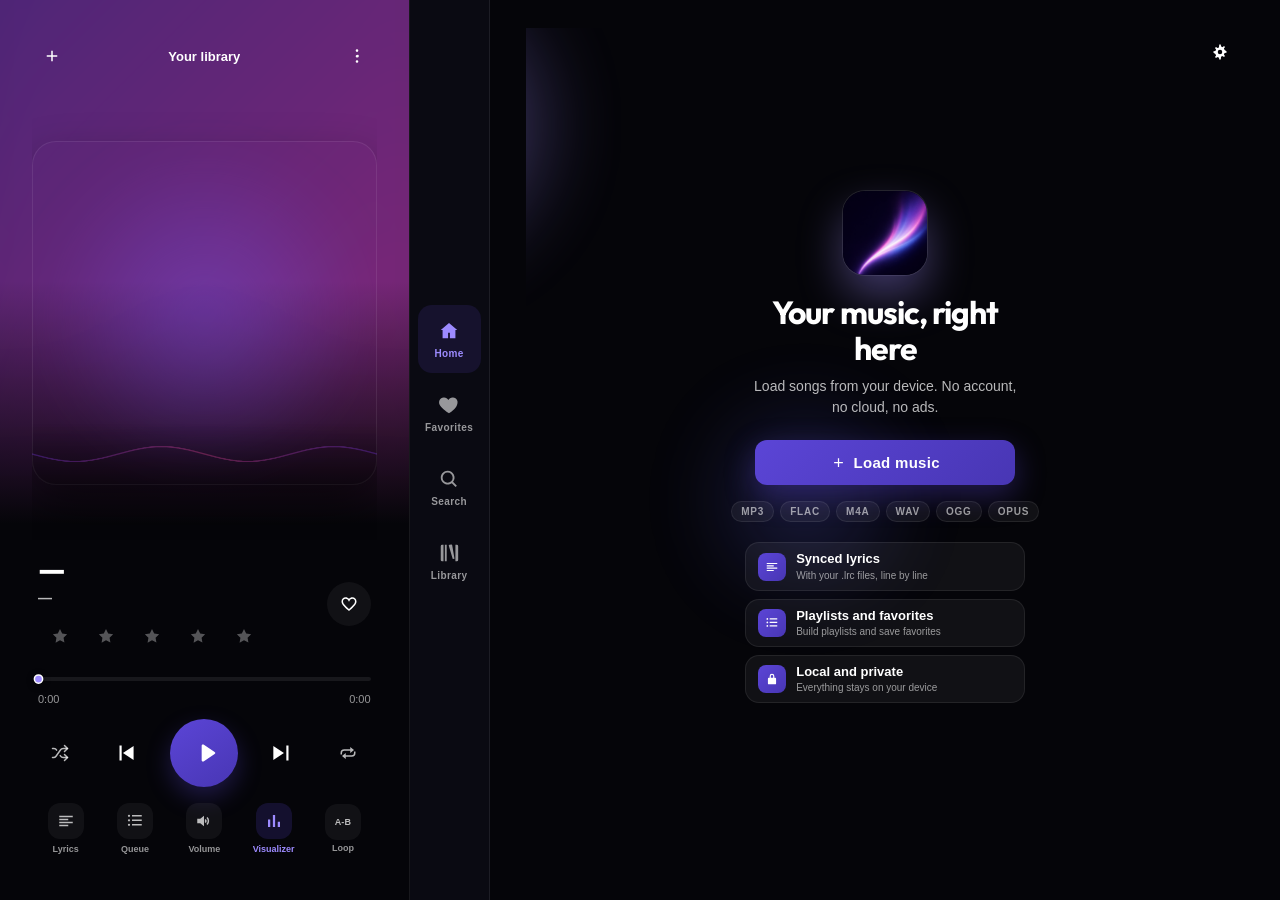
==== commit 03ca1970: "Merge pull request #2 from nelsondev2/arena/2c542735-aurora-music-player-android Aurora Music Player" ====
--- a/assets/www/index.html
+++ b/assets/www/index.html
@@ -920,6 +920,15 @@
               <span data-i18n="settings_shortcuts">Atajos de teclado</span>
             </button>
             <h4 class="section-title" data-i18n="settings_maintenance">Mantenimiento</h4>
+            <button class="menu-row" id="menuBackupImport" type="button">
+              <svg class="ico" aria-hidden="true"><use href="#i-file-import"></use></svg>
+              <span data-i18n="settings_backup_import">Importar copia de respaldo</span>
+            </button>
+            <button class="menu-row" id="menuBackupExport" type="button">
+              <svg class="ico" aria-hidden="true"><use href="#i-file-arrow-up"></use></svg>
+              <span data-i18n="settings_backup_export">Exportar copia de respaldo</span>
+            </button>
+            <p class="settings-hint" data-i18n="settings_backup_hint">La copia de respaldo guarda listas, ajustes, fichas y audio importado en un ZIP; al importarla reemplaza la biblioteca actual. Las pistas del móvil conservan su archivo original.</p>
             <button class="menu-row" id="menuRetagTracks">
               <svg class="ico" aria-hidden="true"><use href="#i-tags"></use></svg>
               <span data-i18n="settings_retag">Releer metadatos</span>
@@ -991,6 +1000,18 @@
           </header>
           <div class="sheet-body">
             <p class="sheet-subtitle" data-i18n="lrc_edit_hint">Pega o edita la letra aquí. Usa [mm:ss.xx] para timestamps.</p>
+            <div class="lrc-search-tools">
+              <button type="button" class="text-btn" id="btnLrcSearch" data-i18n="lrc_search_synced">Buscar letra sincronizada</button>
+              <span id="lrcSearchStatus" class="lrc-search-status" role="status" aria-live="polite"></span>
+            </div>
+            <div id="lrcSearchResults" class="lrc-search-results" hidden></div>
+            <div class="lrc-translate-tools">
+              <label for="lrcTranslateLang" data-i18n="lrc_translate_target">Traducir a</label>
+              <select id="lrcTranslateLang" class="aurora-select"></select>
+              <button type="button" class="text-btn" id="btnLrcTranslate" data-i18n="lrc_translate_button">Traducir letra</button>
+              <span id="lrcTranslateStatus" class="lrc-search-status" role="status" aria-live="polite"></span>
+            </div>
+            <p class="lrc-translate-hint" data-i18n="lrc_translate_privacy">La letra se enviará a MyMemory para traducirla. Revisa el resultado antes de guardarlo.</p>
             <textarea id="lrcEditorText" class="lrc-editor-textarea" rows="20" data-i18n-aria="lrc_edit" aria-label="Editar letra" placeholder="[00:12.50]Primera línea&#10;[00:15.30]Segunda línea"></textarea>
             <!--  retirado «sincronizar tocando»; el editor sigue
  aceptando sellos [mm:ss.xx] escritos o pegados. -->
@@ -1048,6 +1069,10 @@
                 <p id="browseSubtitle">—</p>
               </div>
             </div>
+            <button class="primary-btn ghost" id="btnAddBrowseToPlaylist" type="button">
+              <svg class="ico" aria-hidden="true"><use href="#i-plus"></use></svg>
+              <span data-i18n="add_to_playlist">Añadir a playlist</span>
+            </button>
             <div class="pl-sort-row">
               <span class="pl-sort-label" data-i18n="sort_label">Orden</span>
               <select id="browseSortSelect" class="aurora-select">
@@ -1061,6 +1086,29 @@
               </select>
             </div>
             <ul class="track-list" id="browseTracks"></ul>
+          </div>
+        </div>
+      </div>
+
+      <!-- Elegir destino para añadir el álbum/artista abierto completo. -->
+      <div class="sheet sheet-full" id="sheetBrowsePlaylistPicker">
+        <div class="sheet-backdrop" data-close-sheet="sheetBrowsePlaylistPicker"></div>
+        <div class="sheet-panel">
+          <div class="sheet-handle"></div>
+          <header class="sheet-header" role="presentation">
+            <button class="icon-btn-sm" data-close-sheet="sheetBrowsePlaylistPicker" data-i18n-aria="close_btn" aria-label="Cerrar"><svg class="ico" aria-hidden="true"><use href="#i-xmark"></use></svg></button>
+            <h3 data-i18n="choose_playlist">Elegir playlist</h3>
+            <span class="sheet-header-spacer" aria-hidden="true"></span>
+          </header>
+          <div class="sheet-body">
+            <ul class="playlist-list browse-playlist-list" id="browsePlaylistOptions"></ul>
+            <div class="empty-state" id="browsePlaylistEmpty" style="display:none">
+              <p data-i18n="no_playlists_yet">Sin listas todavía</p>
+            </div>
+            <button class="primary-btn ghost" id="btnBrowseCreatePlaylist" type="button">
+              <svg class="ico" aria-hidden="true"><use href="#i-plus"></use></svg>
+              <span data-i18n="create_playlist_title">Nueva playlist</span>
+            </button>
           </div>
         </div>
       </div>
@@ -1246,6 +1294,8 @@
   <script src="js/init.js"></script>
   <script src="js/settings.js"></script>
   <script src="js/library.js"></script>
+  <!-- copia de respaldo: crear, enviar al chat y restaurar -->
+  <script src="js/backup.js"></script>
   <script src="js/queue.js"></script>
   <script src="js/audio.js"></script>
   <script src="js/player-ui.js"></script>
--- a/assets/www/css/styles.css
+++ b/assets/www/css/styles.css
@@ -252,7 +252,7 @@
     --pad: 10px;
     --bottom-nav-h: 46px;
   }
-  .cover-art { width: min(48vw, 220px); }
+  .cover-art { width: min(48vw, 240px); }
   .track-title { font-size: 1rem; }
   .ctrl-play { width: 50px; height: 50px; }
   .controls-secondary { padding: 2px 0; }
@@ -266,7 +266,7 @@
 /* Altura media-baja */
 @media (max-height: 700px) and (min-height: 601px) {
   :root { --pad: 14px; }
-  .cover-art, .cover-glow { width: min(48vw, 220px); }
+  .cover-art, .cover-glow { width: min(48vw, 240px); }
   .track-title { font-size: 1.1875rem; }
   .ctrl-play { width: 58px; height: 58px; }
   .controls-secondary { padding: 4px 0; }
@@ -402,7 +402,7 @@
 }
 .cover-glow {
   position: absolute;
-  width: min(88vw, 44dvh, 360px);
+  width: min(90vw, 46dvh, 372px);
   aspect-ratio: 1;
   max-height: 100%;
   border-radius: 40%;
@@ -415,7 +415,7 @@
 .cover-art {
   position: relative;
   z-index: 1;
-  width: min(86vw, 36dvh, 320px);
+  width: min(88vw, 41dvh, 344px);
   aspect-ratio: 1;
   border-radius: var(--radius-cover);
   overflow: hidden;
@@ -1161,6 +1161,22 @@
 }
 .lrc-editor-textarea:focus { border-color: var(--accent); }
 .lrc-editor-textarea::placeholder { color: var(--text-3); }
+.lrc-search-tools { display: flex; align-items: center; gap: 10px; margin: 0 0 12px; flex-wrap: wrap; }
+.lrc-search-tools .text-btn { padding-left: 0; }
+.lrc-search-status { color: var(--text-3); font-size: var(--fs-sm); }
+.lrc-translate-tools {
+  display: grid; grid-template-columns: auto minmax(115px, 1fr) auto; align-items: center;
+  gap: 8px; margin: 4px 0 2px; color: var(--text-2); font-size: var(--fs-sm);
+}
+.lrc-translate-tools .aurora-select { min-width: 0; min-height: 38px; }
+.lrc-translate-tools .text-btn { padding: 8px 4px; white-space: nowrap; }
+.lrc-translate-tools .lrc-search-status { grid-column: 1 / -1; }
+.lrc-translate-hint { margin: 0 0 12px; color: var(--text-3); font-size: var(--fs-sm); line-height: 1.45; }
+.lrc-search-results:not([hidden]) { margin: 0 0 14px; }
+.lrc-search-list { display: grid; gap: 8px; max-height: 30vh; overflow-y: auto; }
+.lrc-search-result { display: flex; flex-direction: column; align-items: flex-start; gap: 3px; width: 100%; padding: 11px 13px; border: 1px solid var(--border); border-radius: 10px; background: var(--surface); color: var(--text-1); text-align: left; }
+.lrc-search-result:active { background: var(--surface-hi); }
+.lrc-search-result span { color: var(--text-3); font-size: var(--fs-sm); }
 
 /* ============== SHEETS / MODALES ============== */
 .sheet {
@@ -2589,6 +2605,24 @@
 }
 .primary-btn.ghost:active { background: var(--surface-2); }
 .primary-btn.ghost .ico { width: 13px; height: 13px; }
+
+/* Selector de destino para añadir un álbum o artista completo. */
+.browse-playlist-list { margin-bottom: 12px; }
+.browse-playlist-option {
+  width: 100%;
+  display: flex;
+  align-items: center;
+  min-height: 52px;
+  padding: 12px 14px;
+  border: 1px solid var(--border);
+  border-radius: var(--radius-sm);
+  background: var(--surface);
+  color: var(--text-1);
+  text-align: left;
+  font-size: var(--fs-ui);
+  font-weight: 600;
+}
+.browse-playlist-option:active { background: var(--surface-2); }
 
 /* Botón "Quitar de la lista" en editar playlist */
 #editPlaylistTracks .remove-from-pl {
@@ -4086,7 +4120,7 @@
 }
 html.aurora-wide .view-player .cover-art,
 html.aurora-wide .view-player .cover-glow {
-  width: min(100%, 36dvh, 340px);
+  width: min(100%, 41dvh, 364px);
 }
 /*  también en la columna ancha la portada inmersiva crece. */
 html.aurora-wide .view-player.cover-fullscreen .cover-art,
